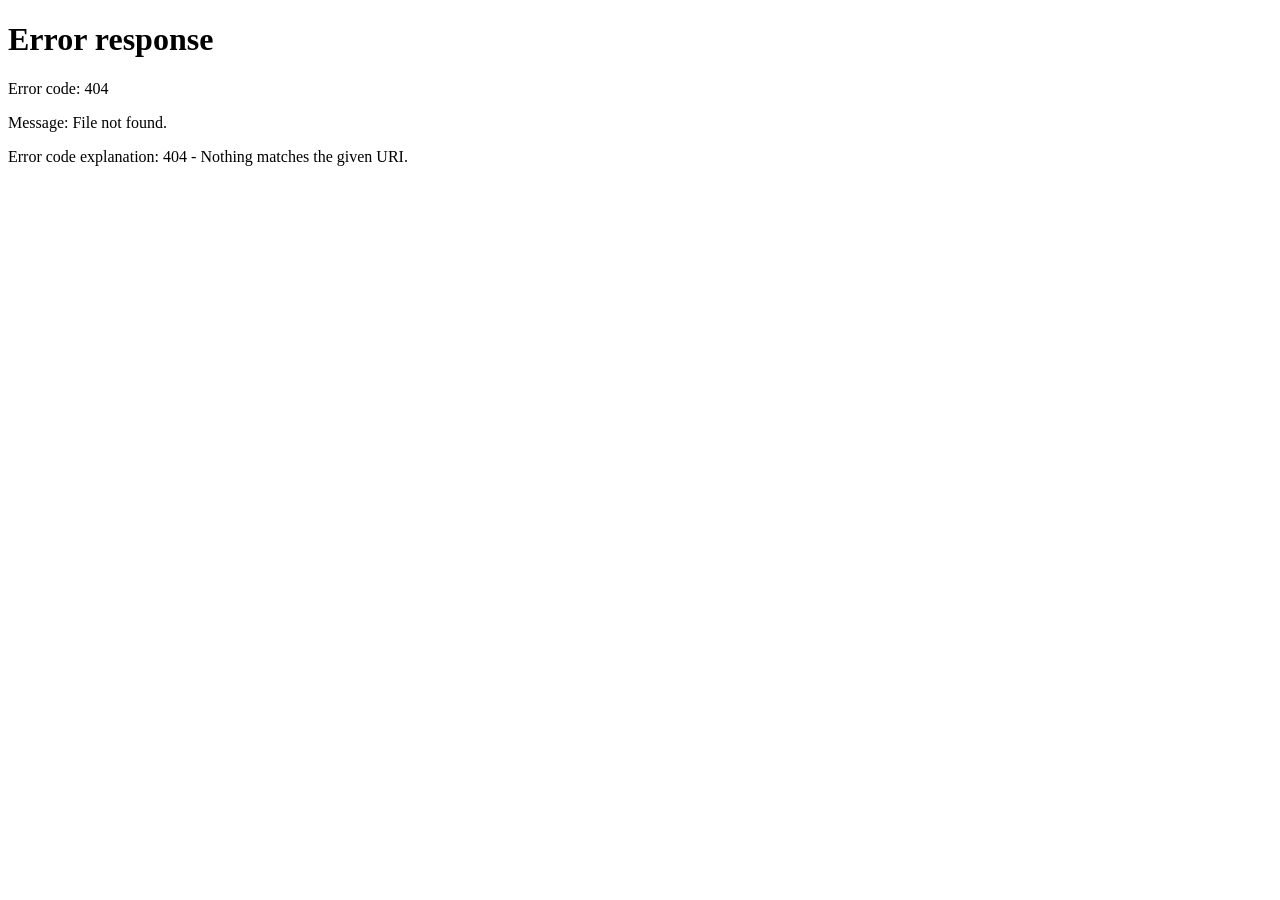
==== login/index.html @ 6d3e0038 "Keep clone self-contained: stub original API calls, cache-bust patched chunks" ====
<!DOCTYPE html><!--7s9mUIiERMC29GiCe6VZT--><html lang="en" class="__variable_e9b148 __variable_408a5f"><head><meta charSet="utf-8"/><meta name="viewport" content="width=device-width, initial-scale=1"/><link rel="preload" href="../_next/static/media/5643d86c43b952f5-s.p.woff2" as="font" crossorigin="" type="font/woff2"/><link rel="preload" href="../_next/static/media/cd87a8f174d93ac6-s.p.woff2" as="font" crossorigin="" type="font/woff2"/><link rel="preload" as="image" href="../mascot/pup-head.webp"/><link rel="preload" as="image" href="../mascot/pup-glove.webp"/><link rel="stylesheet" href="../_next/static/css/d84547b8e7f5cf28.css" data-precedence="next"/><link rel="preload" as="script" fetchPriority="low" href="../_next/static/chunks/webpack-3c6641b5c29a46f2.js"/><script src="../_next/static/chunks/4bd1b696-c023c6e3521b1417.js" async=""></script><script src="../_next/static/chunks/255-27bd810b2b0e7027.js" async=""></script><script src="../_next/static/chunks/main-app-2ecc3bf42ae2d122.js" async=""></script><script src="../_next/static/chunks/210-b87b4162a7fa3243.js" async=""></script><script src="../_next/static/chunks/720-2128387cf983b18a.js" async=""></script><script src="../_next/static/chunks/app/layout-05d6f5af019afc07.js?v=2" async=""></script><script src="../_next/static/chunks/app/login/page-130d00e168b47a44.js?v=2" async=""></script><meta name="next-size-adjust" content=""/><title>Bullpup | Your contractor backup bench</title><meta name="description" content="A ranked backup bench of contractors for every rental property and amenity."/><link rel="icon" href="../mascot/pup-head.webp"/><script src="../_next/static/chunks/polyfills-42372ed130431b0a.js" noModule=""></script></head><body><div hidden=""><!--$--><!--/$--></div><div class="min-h-screen grid lg:grid-cols-2"><section class="hidden lg:flex flex-col justify-between p-12 border-r-[1.5px] border-line"><a href="../" class="flex items-center gap-3" data-testid="login-home-link"><img src="../mascot/pup-head.webp" alt="Bullpup puppy" class="h-12 w-12 rounded-xl border-[1.5px] border-line"/><span class="font-head text-3xl">Bullpup</span></a><div class="animate-rise"><img src="../mascot/pup-glove.webp" alt="Bullpup puppy holding a glove" class="w-72 rounded-card border-[1.5px] border-line"/><h1 class="mt-8 text-5xl lg:text-6xl text-espresso max-w-lg">Always a backup in the bullpen.</h1><p class="mt-4 text-lg text-cocoa max-w-md">A ranked bench of contractors for every property, so a no-show never ruins a check-in.</p></div><p class="text-sm text-cocoa">For hosts with 1 to 5 rentals.</p></section><section class="flex items-center justify-center p-5 sm:p-10"><div class="w-full max-w-md"><div class="lg:hidden flex items-center gap-3 mb-8"><img src="../mascot/pup-head.webp" alt="Bullpup puppy" class="h-12 w-12 rounded-xl border-[1.5px] border-line"/><span class="font-head text-3xl">Bullpup</span></div><form class="card p-6 sm:p-8 animate-rise" data-testid="auth-form"><h2 class="text-3xl text-espresso">Welcome back</h2><p class="mt-1 text-cocoa">Log in to see your properties.</p><div class="mt-6 flex flex-col gap-4"><label class="flex flex-col gap-1.5 text-sm font-semibold">Email<input class="field" type="email" required="" autoComplete="email" data-testid="login-email-input" value=""/></label><label class="flex flex-col gap-1.5 text-sm font-semibold">Password<input class="field" type="password" required="" autoComplete="current-password" data-testid="login-password-input" value=""/></label><button class="btn btn-primary w-full mt-2" data-testid="login-submit-button">Log in</button></div><button type="button" class="btn-link mt-4" data-testid="auth-toggle-mode-button">New here? Create an account</button></form></div></section></div><!--$--><!--/$--><section aria-label="Notifications alt+T" tabindex="-1" aria-live="polite" aria-relevant="additions text" aria-atomic="false"></section><script src="../_next/static/chunks/webpack-3c6641b5c29a46f2.js" id="_R_" async=""></script><script>(self.__next_f=self.__next_f||[]).push([0])</script><script>self.__next_f.push([1,"1:\"$Sreact.fragment\"\n2:I[2942,[\"210\",\"static/chunks/210-b87b4162a7fa3243.js\",\"720\",\"static/chunks/720-2128387cf983b18a.js\",\"177\",\"static/chunks/app/layout-05d6f5af019afc07.js\"],\"Providers\"]\n3:I[9766,[],\"\"]\n4:I[8924,[],\"\"]\n5:I[1402,[\"210\",\"static/chunks/210-b87b4162a7fa3243.js\",\"720\",\"static/chunks/720-2128387cf983b18a.js\",\"177\",\"static/chunks/app/layout-05d6f5af019afc07.js\"],\"\"]\n6:I[1959,[],\"ClientPageRoot\"]\n7:I[9107,[\"210\",\"static/chunks/210-b87b4162a7fa3243.js\",\"520\",\"static/chunks/app/login/page-130d00e168b47a44.js\"],\"default\"]\na:I[4431,[],\"OutletBoundary\"]\nc:I[5278,[],\"AsyncMetadataOutlet\"]\ne:I[4431,[],\"ViewportBoundary\"]\n10:I[4431,[],\"MetadataBoundary\"]\n11:\"$Sreact.suspense\"\n13:I[7150,[],\"\"]\n:HL[\"../_next/static/media/5643d86c43b952f5-s.p.woff2\",\"font\",{\"crossOrigin\":\"\",\"type\":\"font/woff2\"}]\n:HL[\"../_next/static/media/cd87a8f174d93ac6-s.p.woff2\",\"font\",{\"crossOrigin\":\"\",\"type\":\"font/woff2\"}]\n:HL[\"../_next/static/css/d84547b8e7f5cf28.css\",\"style\"]\n"])</script><script>self.__next_f.push([1,"0:{\"P\":null,\"b\":\"7s9mUIiERMC29GiCe6VZT\",\"p\":\"\",\"c\":[\"\",\"login\",\"\"],\"i\":false,\"f\":[[[\"\",{\"children\":[\"login\",{\"children\":[\"__PAGE__\",{}]}]},\"$undefined\",\"$undefined\",true],[\"\",[\"$\",\"$1\",\"c\",{\"children\":[[[\"$\",\"link\",\"0\",{\"rel\":\"stylesheet\",\"href\":\"../_next/static/css/d84547b8e7f5cf28.css\",\"precedence\":\"next\",\"crossOrigin\":\"$undefined\",\"nonce\":\"$undefined\"}]],[\"$\",\"html\",null,{\"lang\":\"en\",\"className\":\"__variable_e9b148 __variable_408a5f\",\"children\":[\"$\",\"body\",null,{\"children\":[[\"$\",\"$L2\",null,{\"children\":[\"$\",\"$L3\",null,{\"parallelRouterKey\":\"children\",\"error\":\"$undefined\",\"errorStyles\":\"$undefined\",\"errorScripts\":\"$undefined\",\"template\":[\"$\",\"$L4\",null,{}],\"templateStyles\":\"$undefined\",\"templateScripts\":\"$undefined\",\"notFound\":[[[\"$\",\"title\",null,{\"children\":\"404: This page could not be found.\"}],[\"$\",\"div\",null,{\"style\":{\"fontFamily\":\"system-ui,\\\"Segoe UI\\\",Roboto,Helvetica,Arial,sans-serif,\\\"Apple Color Emoji\\\",\\\"Segoe UI Emoji\\\"\",\"height\":\"100vh\",\"textAlign\":\"center\",\"display\":\"flex\",\"flexDirection\":\"column\",\"alignItems\":\"center\",\"justifyContent\":\"center\"},\"children\":[\"$\",\"div\",null,{\"children\":[[\"$\",\"style\",null,{\"dangerouslySetInnerHTML\":{\"__html\":\"body{color:#000;background:#fff;margin:0}.next-error-h1{border-right:1px solid rgba(0,0,0,.3)}@media (prefers-color-scheme:dark){body{color:#fff;background:#000}.next-error-h1{border-right:1px solid rgba(255,255,255,.3)}}\"}}],[\"$\",\"h1\",null,{\"className\":\"next-error-h1\",\"style\":{\"display\":\"inline-block\",\"margin\":\"0 20px 0 0\",\"padding\":\"0 23px 0 0\",\"fontSize\":24,\"fontWeight\":500,\"verticalAlign\":\"top\",\"lineHeight\":\"49px\"},\"children\":404}],[\"$\",\"div\",null,{\"style\":{\"display\":\"inline-block\"},\"children\":[\"$\",\"h2\",null,{\"style\":{\"fontSize\":14,\"fontWeight\":400,\"lineHeight\":\"49px\",\"margin\":0},\"children\":\"This page could not be found.\"}]}]]}]}]],[]],\"forbidden\":\"$undefined\",\"unauthorized\":\"$undefined\"}]}],[\"$\",\"$L5\",null,{\"src\":\"https://assets.emergent.sh/scripts/emergent-main.js\",\"strategy\":\"afterInteractive\"}]]}]}]]}],{\"children\":[\"login\",[\"$\",\"$1\",\"c\",{\"children\":[null,[\"$\",\"$L3\",null,{\"parallelRouterKey\":\"children\",\"error\":\"$undefined\",\"errorStyles\":\"$undefined\",\"errorScripts\":\"$undefined\",\"template\":[\"$\",\"$L4\",null,{}],\"templateStyles\":\"$undefined\",\"templateScripts\":\"$undefined\",\"notFound\":\"$undefined\",\"forbidden\":\"$undefined\",\"unauthorized\":\"$undefined\"}]]}],{\"children\":[\"__PAGE__\",[\"$\",\"$1\",\"c\",{\"children\":[[\"$\",\"$L6\",null,{\"Component\":\"$7\",\"searchParams\":{},\"params\":{},\"promises\":[\"$@8\",\"$@9\"]}],null,[\"$\",\"$La\",null,{\"children\":[\"$Lb\",[\"$\",\"$Lc\",null,{\"promise\":\"$@d\"}]]}]]}],{},null,false]},null,false]},null,false],[\"$\",\"$1\",\"h\",{\"children\":[null,[[\"$\",\"$Le\",null,{\"children\":\"$Lf\"}],[\"$\",\"meta\",null,{\"name\":\"next-size-adjust\",\"content\":\"\"}]],[\"$\",\"$L10\",null,{\"children\":[\"$\",\"div\",null,{\"hidden\":true,\"children\":[\"$\",\"$11\",null,{\"fallback\":null,\"children\":\"$L12\"}]}]}]]}],false]],\"m\":\"$undefined\",\"G\":[\"$13\",[]],\"s\":false,\"S\":true}\n"])</script><script>self.__next_f.push([1,"8:{}\n9:\"$0:f:0:1:2:children:2:children:1:props:children:0:props:params\"\n"])</script><script>self.__next_f.push([1,"f:[[\"$\",\"meta\",\"0\",{\"charSet\":\"utf-8\"}],[\"$\",\"meta\",\"1\",{\"name\":\"viewport\",\"content\":\"width=device-width, initial-scale=1\"}]]\nb:null\n"])</script><script>self.__next_f.push([1,"14:I[622,[],\"IconMark\"]\nd:{\"metadata\":[[\"$\",\"title\",\"0\",{\"children\":\"Bullpup | Your contractor backup bench\"}],[\"$\",\"meta\",\"1\",{\"name\":\"description\",\"content\":\"A ranked backup bench of contractors for every rental property and amenity.\"}],[\"$\",\"link\",\"2\",{\"rel\":\"icon\",\"href\":\"../mascot/pup-head.webp\"}],[\"$\",\"$L14\",\"3\",{}]],\"error\":null,\"digest\":\"$undefined\"}\n"])</script><script>self.__next_f.push([1,"12:\"$d:metadata\"\n"])</script>
</body></html>
---- _next/static/css/d84547b8e7f5cf28.css ----
@font-face{font-family:Bricolage Grotesque;font-style:normal;font-weight:800;font-stretch:100%;font-display:swap;src:url(../media/f9b73ee62f4ac3b6-s.woff2) format("woff2");unicode-range:u+0102-0103,u+0110-0111,u+0128-0129,u+0168-0169,u+01a0-01a1,u+01af-01b0,u+0300-0301,u+0303-0304,u+0308-0309,u+0323,u+0329,u+1ea0-1ef9,u+20ab}@font-face{font-family:Bricolage Grotesque;font-style:normal;font-weight:800;font-stretch:100%;font-display:swap;src:url(../media/04f489a66292d07b-s.woff2) format("woff2");unicode-range:u+0100-02ba,u+02bd-02c5,u+02c7-02cc,u+02ce-02d7,u+02dd-02ff,u+0304,u+0308,u+0329,u+1d00-1dbf,u+1e00-1e9f,u+1ef2-1eff,u+2020,u+20a0-20ab,u+20ad-20c4,u+2113,u+2c60-2c7f,u+a720-a7ff}@font-face{font-family:Bricolage Grotesque;font-style:normal;font-weight:800;font-stretch:100%;font-display:swap;src:url(../media/5643d86c43b952f5-s.p.woff2) format("woff2");unicode-range:u+00??,u+0131,u+0152-0153,u+02bb-02bc,u+02c6,u+02da,u+02dc,u+0304,u+0308,u+0329,u+2000-206f,u+20ac,u+2122,u+2191,u+2193,u+2212,u+2215,u+feff,u+fffd}@font-face{font-family:Bricolage Grotesque Fallback;src:local("Arial");ascent-override:88.21%;descent-override:25.61%;line-gap-override:0.00%;size-adjust:105.43%}.__className_e9b148{font-family:Bricolage Grotesque,Bricolage Grotesque Fallback;font-weight:800;font-style:normal}.__variable_e9b148{--font-head:"Bricolage Grotesque","Bricolage Grotesque Fallback"}@font-face{font-family:Onest;font-style:normal;font-weight:400;font-display:swap;src:url(../media/be4f912c06e1e110-s.woff2) format("woff2");unicode-range:u+0460-052f,u+1c80-1c8a,u+20b4,u+2de0-2dff,u+a640-a69f,u+fe2e-fe2f}@font-face{font-family:Onest;font-style:normal;font-weight:400;font-display:swap;src:url(../media/6961d055d00ff7ec-s.woff2) format("woff2");unicode-range:u+0301,u+0400-045f,u+0490-0491,u+04b0-04b1,u+2116}@font-face{font-family:Onest;font-style:normal;font-weight:400;font-display:swap;src:url(../media/1dd116e7162c5f47-s.woff2) format("woff2");unicode-range:u+0302-0303,u+0305,u+0307-0308,u+0310,u+0312,u+0315,u+031a,u+0326-0327,u+032c,u+032f-0330,u+0332-0333,u+0338,u+033a,u+0346,u+034d,u+0391-03a1,u+03a3-03a9,u+03b1-03c9,u+03d1,u+03d5-03d6,u+03f0-03f1,u+03f4-03f5,u+2016-2017,u+2034-2038,u+203c,u+2040,u+2043,u+2047,u+2050,u+2057,u+205f,u+2070-2071,u+2074-209f,u+20d0-20dc,u+20e1,u+20e5-20ef,u+2100-2112,u+2114-2115,u+2117-2121,u+2123-214f,u+2190,u+2192,u+2194-21ae,u+21b0-21e5,u+21f1-21f2,u+21f4-2211,u+2213-2214,u+2216-22ff,u+2308-230b,u+2310,u+2319,u+231c-2321,u+2336-237a,u+237c,u+2395,u+239b-23b7,u+23d0,u+23dc-23e1,u+2474-2475,u+25af,u+25b3,u+25b7,u+25bd,u+25c1,u+25ca,u+25cc,u+25fb,u+266d-266f,u+27c0-27ff,u+2900-2aff,u+2b0e-2b11,u+2b30-2b4c,u+2bfe,u+3030,u+ff5b,u+ff5d,u+1d400-1d7ff,u+1ee??}@font-face{font-family:Onest;font-style:normal;font-weight:400;font-display:swap;src:url(../media/25408a68d73c6c69-s.woff2) format("woff2");unicode-range:u+0001-000c,u+000e-001f,u+007f-009f,u+20dd-20e0,u+20e2-20e4,u+2150-218f,u+2190,u+2192,u+2194-2199,u+21af,u+21e6-21f0,u+21f3,u+2218-2219,u+2299,u+22c4-22c6,u+2300-243f,u+2440-244a,u+2460-24ff,u+25a0-27bf,u+28??,u+2921-2922,u+2981,u+29bf,u+29eb,u+2b??,u+4dc0-4dff,u+fff9-fffb,u+10140-1018e,u+10190-1019c,u+101a0,u+101d0-101fd,u+102e0-102fb,u+10e60-10e7e,u+1d2c0-1d2d3,u+1d2e0-1d37f,u+1f0??,u+1f100-1f1ae,u+1f1e6-1f1ff,u+1f30d-1f30f,u+1f315,u+1f31c,u+1f31e,u+1f320-1f32c,u+1f336,u+1f378,u+1f37d,u+1f382,u+1f393-1f39f,u+1f3a7-1f3a8,u+1f3ac-1f3af,u+1f3c2,u+1f3c4-1f3c6,u+1f3ca-1f3ce,u+1f3d4-1f3e0,u+1f3ed,u+1f3f1-1f3f3,u+1f3f5-1f3f7,u+1f408,u+1f415,u+1f41f,u+1f426,u+1f43f,u+1f441-1f442,u+1f444,u+1f446-1f449,u+1f44c-1f44e,u+1f453,u+1f46a,u+1f47d,u+1f4a3,u+1f4b0,u+1f4b3,u+1f4b9,u+1f4bb,u+1f4bf,u+1f4c8-1f4cb,u+1f4d6,u+1f4da,u+1f4df,u+1f4e3-1f4e6,u+1f4ea-1f4ed,u+1f4f7,u+1f4f9-1f4fb,u+1f4fd-1f4fe,u+1f503,u+1f507-1f50b,u+1f50d,u+1f512-1f513,u+1f53e-1f54a,u+1f54f-1f5fa,u+1f610,u+1f650-1f67f,u+1f687,u+1f68d,u+1f691,u+1f694,u+1f698,u+1f6ad,u+1f6b2,u+1f6b9-1f6ba,u+1f6bc,u+1f6c6-1f6cf,u+1f6d3-1f6d7,u+1f6e0-1f6ea,u+1f6f0-1f6f3,u+1f6f7-1f6fc,u+1f700-1f80b,u+1f810-1f847,u+1f850-1f859,u+1f860-1f887,u+1f890-1f8ad,u+1f8b0-1f8bb,u+1f8c0-1f8c1,u+1f8d0-1f8d8,u+1f900-1f90b,u+1f93b,u+1f946,u+1f984,u+1f996,u+1f9e9,u+1fa00-1fa6f,u+1fa70-1fa7c,u+1fa80-1fac6,u+1fac8,u+1facc-1fadd,u+1fadf-1faeb,u+1faef-1fafa,u+1fb??}@font-face{font-family:Onest;font-style:normal;font-weight:400;font-display:swap;src:url(../media/a2a4a14ada96f862-s.woff2) format("woff2");unicode-range:u+0102-0103,u+0110-0111,u+0128-0129,u+0168-0169,u+01a0-01a1,u+01af-01b0,u+0300-0301,u+0303-0304,u+0308-0309,u+0323,u+0329,u+1ea0-1ef9,u+20ab}@font-face{font-family:Onest;font-style:normal;font-weight:400;font-display:swap;src:url(../media/c1b02c1a57568c67-s.woff2) format("woff2");unicode-range:u+0100-02ba,u+02bd-02c5,u+02c7-02cc,u+02ce-02d7,u+02dd-02ff,u+0304,u+0308,u+0329,u+1d00-1dbf,u+1e00-1e9f,u+1ef2-1eff,u+2020,u+20a0-20ab,u+20ad-20c4,u+2113,u+2c60-2c7f,u+a720-a7ff}@font-face{font-family:Onest;font-style:normal;font-weight:400;font-display:swap;src:url(../media/cd87a8f174d93ac6-s.p.woff2) format("woff2");unicode-range:u+00??,u+0131,u+0152-0153,u+02bb-02bc,u+02c6,u+02da,u+02dc,u+0304,u+0308,u+0329,u+2000-206f,u+20ac,u+2122,u+2191,u+2193,u+2212,u+2215,u+feff,u+fffd}@font-face{font-family:Onest;font-style:normal;font-weight:500;font-display:swap;src:url(../media/be4f912c06e1e110-s.woff2) format("woff2");unicode-range:u+0460-052f,u+1c80-1c8a,u+20b4,u+2de0-2dff,u+a640-a69f,u+fe2e-fe2f}@font-face{font-family:Onest;font-style:normal;font-weight:500;font-display:swap;src:url(../media/6961d055d00ff7ec-s.woff2) format("woff2");unicode-range:u+0301,u+0400-045f,u+0490-0491,u+04b0-04b1,u+2116}@font-face{font-family:Onest;font-style:normal;font-weight:500;font-display:swap;src:url(../media/1dd116e7162c5f47-s.woff2) format("woff2");unicode-range:u+0302-0303,u+0305,u+0307-0308,u+0310,u+0312,u+0315,u+031a,u+0326-0327,u+032c,u+032f-0330,u+0332-0333,u+0338,u+033a,u+0346,u+034d,u+0391-03a1,u+03a3-03a9,u+03b1-03c9,u+03d1,u+03d5-03d6,u+03f0-03f1,u+03f4-03f5,u+2016-2017,u+2034-2038,u+203c,u+2040,u+2043,u+2047,u+2050,u+2057,u+205f,u+2070-2071,u+2074-209f,u+20d0-20dc,u+20e1,u+20e5-20ef,u+2100-2112,u+2114-2115,u+2117-2121,u+2123-214f,u+2190,u+2192,u+2194-21ae,u+21b0-21e5,u+21f1-21f2,u+21f4-2211,u+2213-2214,u+2216-22ff,u+2308-230b,u+2310,u+2319,u+231c-2321,u+2336-237a,u+237c,u+2395,u+239b-23b7,u+23d0,u+23dc-23e1,u+2474-2475,u+25af,u+25b3,u+25b7,u+25bd,u+25c1,u+25ca,u+25cc,u+25fb,u+266d-266f,u+27c0-27ff,u+2900-2aff,u+2b0e-2b11,u+2b30-2b4c,u+2bfe,u+3030,u+ff5b,u+ff5d,u+1d400-1d7ff,u+1ee??}@font-face{font-family:Onest;font-style:normal;font-weight:500;font-display:swap;src:url(../media/25408a68d73c6c69-s.woff2) format("woff2");unicode-range:u+0001-000c,u+000e-001f,u+007f-009f,u+20dd-20e0,u+20e2-20e4,u+2150-218f,u+2190,u+2192,u+2194-2199,u+21af,u+21e6-21f0,u+21f3,u+2218-2219,u+2299,u+22c4-22c6,u+2300-243f,u+2440-244a,u+2460-24ff,u+25a0-27bf,u+28??,u+2921-2922,u+2981,u+29bf,u+29eb,u+2b??,u+4dc0-4dff,u+fff9-fffb,u+10140-1018e,u+10190-1019c,u+101a0,u+101d0-101fd,u+102e0-102fb,u+10e60-10e7e,u+1d2c0-1d2d3,u+1d2e0-1d37f,u+1f0??,u+1f100-1f1ae,u+1f1e6-1f1ff,u+1f30d-1f30f,u+1f315,u+1f31c,u+1f31e,u+1f320-1f32c,u+1f336,u+1f378,u+1f37d,u+1f382,u+1f393-1f39f,u+1f3a7-1f3a8,u+1f3ac-1f3af,u+1f3c2,u+1f3c4-1f3c6,u+1f3ca-1f3ce,u+1f3d4-1f3e0,u+1f3ed,u+1f3f1-1f3f3,u+1f3f5-1f3f7,u+1f408,u+1f415,u+1f41f,u+1f426,u+1f43f,u+1f441-1f442,u+1f444,u+1f446-1f449,u+1f44c-1f44e,u+1f453,u+1f46a,u+1f47d,u+1f4a3,u+1f4b0,u+1f4b3,u+1f4b9,u+1f4bb,u+1f4bf,u+1f4c8-1f4cb,u+1f4d6,u+1f4da,u+1f4df,u+1f4e3-1f4e6,u+1f4ea-1f4ed,u+1f4f7,u+1f4f9-1f4fb,u+1f4fd-1f4fe,u+1f503,u+1f507-1f50b,u+1f50d,u+1f512-1f513,u+1f53e-1f54a,u+1f54f-1f5fa,u+1f610,u+1f650-1f67f,u+1f687,u+1f68d,u+1f691,u+1f694,u+1f698,u+1f6ad,u+1f6b2,u+1f6b9-1f6ba,u+1f6bc,u+1f6c6-1f6cf,u+1f6d3-1f6d7,u+1f6e0-1f6ea,u+1f6f0-1f6f3,u+1f6f7-1f6fc,u+1f700-1f80b,u+1f810-1f847,u+1f850-1f859,u+1f860-1f887,u+1f890-1f8ad,u+1f8b0-1f8bb,u+1f8c0-1f8c1,u+1f8d0-1f8d8,u+1f900-1f90b,u+1f93b,u+1f946,u+1f984,u+1f996,u+1f9e9,u+1fa00-1fa6f,u+1fa70-1fa7c,u+1fa80-1fac6,u+1fac8,u+1facc-1fadd,u+1fadf-1faeb,u+1faef-1fafa,u+1fb??}@font-face{font-family:Onest;font-style:normal;font-weight:500;font-display:swap;src:url(../media/a2a4a14ada96f862-s.woff2) format("woff2");unicode-range:u+0102-0103,u+0110-0111,u+0128-0129,u+0168-0169,u+01a0-01a1,u+01af-01b0,u+0300-0301,u+0303-0304,u+0308-0309,u+0323,u+0329,u+1ea0-1ef9,u+20ab}@font-face{font-family:Onest;font-style:normal;font-weight:500;font-display:swap;src:url(../media/c1b02c1a57568c67-s.woff2) format("woff2");unicode-range:u+0100-02ba,u+02bd-02c5,u+02c7-02cc,u+02ce-02d7,u+02dd-02ff,u+0304,u+0308,u+0329,u+1d00-1dbf,u+1e00-1e9f,u+1ef2-1eff,u+2020,u+20a0-20ab,u+20ad-20c4,u+2113,u+2c60-2c7f,u+a720-a7ff}@font-face{font-family:Onest;font-style:normal;font-weight:500;font-display:swap;src:url(../media/cd87a8f174d93ac6-s.p.woff2) format("woff2");unicode-range:u+00??,u+0131,u+0152-0153,u+02bb-02bc,u+02c6,u+02da,u+02dc,u+0304,u+0308,u+0329,u+2000-206f,u+20ac,u+2122,u+2191,u+2193,u+2212,u+2215,u+feff,u+fffd}@font-face{font-family:Onest;font-style:normal;font-weight:600;font-display:swap;src:url(../media/be4f912c06e1e110-s.woff2) format("woff2");unicode-range:u+0460-052f,u+1c80-1c8a,u+20b4,u+2de0-2dff,u+a640-a69f,u+fe2e-fe2f}@font-face{font-family:Onest;font-style:normal;font-weight:600;font-display:swap;src:url(../media/6961d055d00ff7ec-s.woff2) format("woff2");unicode-range:u+0301,u+0400-045f,u+0490-0491,u+04b0-04b1,u+2116}@font-face{font-family:Onest;font-style:normal;font-weight:600;font-display:swap;src:url(../media/1dd116e7162c5f47-s.woff2) format("woff2");unicode-range:u+0302-0303,u+0305,u+0307-0308,u+0310,u+0312,u+0315,u+031a,u+0326-0327,u+032c,u+032f-0330,u+0332-0333,u+0338,u+033a,u+0346,u+034d,u+0391-03a1,u+03a3-03a9,u+03b1-03c9,u+03d1,u+03d5-03d6,u+03f0-03f1,u+03f4-03f5,u+2016-2017,u+2034-2038,u+203c,u+2040,u+2043,u+2047,u+2050,u+2057,u+205f,u+2070-2071,u+2074-209f,u+20d0-20dc,u+20e1,u+20e5-20ef,u+2100-2112,u+2114-2115,u+2117-2121,u+2123-214f,u+2190,u+2192,u+2194-21ae,u+21b0-21e5,u+21f1-21f2,u+21f4-2211,u+2213-2214,u+2216-22ff,u+2308-230b,u+2310,u+2319,u+231c-2321,u+2336-237a,u+237c,u+2395,u+239b-23b7,u+23d0,u+23dc-23e1,u+2474-2475,u+25af,u+25b3,u+25b7,u+25bd,u+25c1,u+25ca,u+25cc,u+25fb,u+266d-266f,u+27c0-27ff,u+2900-2aff,u+2b0e-2b11,u+2b30-2b4c,u+2bfe,u+3030,u+ff5b,u+ff5d,u+1d400-1d7ff,u+1ee??}@font-face{font-family:Onest;font-style:normal;font-weight:600;font-display:swap;src:url(../media/25408a68d73c6c69-s.woff2) format("woff2");unicode-range:u+0001-000c,u+000e-001f,u+007f-009f,u+20dd-20e0,u+20e2-20e4,u+2150-218f,u+2190,u+2192,u+2194-2199,u+21af,u+21e6-21f0,u+21f3,u+2218-2219,u+2299,u+22c4-22c6,u+2300-243f,u+2440-244a,u+2460-24ff,u+25a0-27bf,u+28??,u+2921-2922,u+2981,u+29bf,u+29eb,u+2b??,u+4dc0-4dff,u+fff9-fffb,u+10140-1018e,u+10190-1019c,u+101a0,u+101d0-101fd,u+102e0-102fb,u+10e60-10e7e,u+1d2c0-1d2d3,u+1d2e0-1d37f,u+1f0??,u+1f100-1f1ae,u+1f1e6-1f1ff,u+1f30d-1f30f,u+1f315,u+1f31c,u+1f31e,u+1f320-1f32c,u+1f336,u+1f378,u+1f37d,u+1f382,u+1f393-1f39f,u+1f3a7-1f3a8,u+1f3ac-1f3af,u+1f3c2,u+1f3c4-1f3c6,u+1f3ca-1f3ce,u+1f3d4-1f3e0,u+1f3ed,u+1f3f1-1f3f3,u+1f3f5-1f3f7,u+1f408,u+1f415,u+1f41f,u+1f426,u+1f43f,u+1f441-1f442,u+1f444,u+1f446-1f449,u+1f44c-1f44e,u+1f453,u+1f46a,u+1f47d,u+1f4a3,u+1f4b0,u+1f4b3,u+1f4b9,u+1f4bb,u+1f4bf,u+1f4c8-1f4cb,u+1f4d6,u+1f4da,u+1f4df,u+1f4e3-1f4e6,u+1f4ea-1f4ed,u+1f4f7,u+1f4f9-1f4fb,u+1f4fd-1f4fe,u+1f503,u+1f507-1f50b,u+1f50d,u+1f512-1f513,u+1f53e-1f54a,u+1f54f-1f5fa,u+1f610,u+1f650-1f67f,u+1f687,u+1f68d,u+1f691,u+1f694,u+1f698,u+1f6ad,u+1f6b2,u+1f6b9-1f6ba,u+1f6bc,u+1f6c6-1f6cf,u+1f6d3-1f6d7,u+1f6e0-1f6ea,u+1f6f0-1f6f3,u+1f6f7-1f6fc,u+1f700-1f80b,u+1f810-1f847,u+1f850-1f859,u+1f860-1f887,u+1f890-1f8ad,u+1f8b0-1f8bb,u+1f8c0-1f8c1,u+1f8d0-1f8d8,u+1f900-1f90b,u+1f93b,u+1f946,u+1f984,u+1f996,u+1f9e9,u+1fa00-1fa6f,u+1fa70-1fa7c,u+1fa80-1fac6,u+1fac8,u+1facc-1fadd,u+1fadf-1faeb,u+1faef-1fafa,u+1fb??}@font-face{font-family:Onest;font-style:normal;font-weight:600;font-display:swap;src:url(../media/a2a4a14ada96f862-s.woff2) format("woff2");unicode-range:u+0102-0103,u+0110-0111,u+0128-0129,u+0168-0169,u+01a0-01a1,u+01af-01b0,u+0300-0301,u+0303-0304,u+0308-0309,u+0323,u+0329,u+1ea0-1ef9,u+20ab}@font-face{font-family:Onest;font-style:normal;font-weight:600;font-display:swap;src:url(../media/c1b02c1a57568c67-s.woff2) format("woff2");unicode-range:u+0100-02ba,u+02bd-02c5,u+02c7-02cc,u+02ce-02d7,u+02dd-02ff,u+0304,u+0308,u+0329,u+1d00-1dbf,u+1e00-1e9f,u+1ef2-1eff,u+2020,u+20a0-20ab,u+20ad-20c4,u+2113,u+2c60-2c7f,u+a720-a7ff}@font-face{font-family:Onest;font-style:normal;font-weight:600;font-display:swap;src:url(../media/cd87a8f174d93ac6-s.p.woff2) format("woff2");unicode-range:u+00??,u+0131,u+0152-0153,u+02bb-02bc,u+02c6,u+02da,u+02dc,u+0304,u+0308,u+0329,u+2000-206f,u+20ac,u+2122,u+2191,u+2193,u+2212,u+2215,u+feff,u+fffd}@font-face{font-family:Onest;font-style:normal;font-weight:700;font-display:swap;src:url(../media/be4f912c06e1e110-s.woff2) format("woff2");unicode-range:u+0460-052f,u+1c80-1c8a,u+20b4,u+2de0-2dff,u+a640-a69f,u+fe2e-fe2f}@font-face{font-family:Onest;font-style:normal;font-weight:700;font-display:swap;src:url(../media/6961d055d00ff7ec-s.woff2) format("woff2");unicode-range:u+0301,u+0400-045f,u+0490-0491,u+04b0-04b1,u+2116}@font-face{font-family:Onest;font-style:normal;font-weight:700;font-display:swap;src:url(../media/1dd116e7162c5f47-s.woff2) format("woff2");unicode-range:u+0302-0303,u+0305,u+0307-0308,u+0310,u+0312,u+0315,u+031a,u+0326-0327,u+032c,u+032f-0330,u+0332-0333,u+0338,u+033a,u+0346,u+034d,u+0391-03a1,u+03a3-03a9,u+03b1-03c9,u+03d1,u+03d5-03d6,u+03f0-03f1,u+03f4-03f5,u+2016-2017,u+2034-2038,u+203c,u+2040,u+2043,u+2047,u+2050,u+2057,u+205f,u+2070-2071,u+2074-209f,u+20d0-20dc,u+20e1,u+20e5-20ef,u+2100-2112,u+2114-2115,u+2117-2121,u+2123-214f,u+2190,u+2192,u+2194-21ae,u+21b0-21e5,u+21f1-21f2,u+21f4-2211,u+2213-2214,u+2216-22ff,u+2308-230b,u+2310,u+2319,u+231c-2321,u+2336-237a,u+237c,u+2395,u+239b-23b7,u+23d0,u+23dc-23e1,u+2474-2475,u+25af,u+25b3,u+25b7,u+25bd,u+25c1,u+25ca,u+25cc,u+25fb,u+266d-266f,u+27c0-27ff,u+2900-2aff,u+2b0e-2b11,u+2b30-2b4c,u+2bfe,u+3030,u+ff5b,u+ff5d,u+1d400-1d7ff,u+1ee??}@font-face{font-family:Onest;font-style:normal;font-weight:700;font-display:swap;src:url(../media/25408a68d73c6c69-s.woff2) format("woff2");unicode-range:u+0001-000c,u+000e-001f,u+007f-009f,u+20dd-20e0,u+20e2-20e4,u+2150-218f,u+2190,u+2192,u+2194-2199,u+21af,u+21e6-21f0,u+21f3,u+2218-2219,u+2299,u+22c4-22c6,u+2300-243f,u+2440-244a,u+2460-24ff,u+25a0-27bf,u+28??,u+2921-2922,u+2981,u+29bf,u+29eb,u+2b??,u+4dc0-4dff,u+fff9-fffb,u+10140-1018e,u+10190-1019c,u+101a0,u+101d0-101fd,u+102e0-102fb,u+10e60-10e7e,u+1d2c0-1d2d3,u+1d2e0-1d37f,u+1f0??,u+1f100-1f1ae,u+1f1e6-1f1ff,u+1f30d-1f30f,u+1f315,u+1f31c,u+1f31e,u+1f320-1f32c,u+1f336,u+1f378,u+1f37d,u+1f382,u+1f393-1f39f,u+1f3a7-1f3a8,u+1f3ac-1f3af,u+1f3c2,u+1f3c4-1f3c6,u+1f3ca-1f3ce,u+1f3d4-1f3e0,u+1f3ed,u+1f3f1-1f3f3,u+1f3f5-1f3f7,u+1f408,u+1f415,u+1f41f,u+1f426,u+1f43f,u+1f441-1f442,u+1f444,u+1f446-1f449,u+1f44c-1f44e,u+1f453,u+1f46a,u+1f47d,u+1f4a3,u+1f4b0,u+1f4b3,u+1f4b9,u+1f4bb,u+1f4bf,u+1f4c8-1f4cb,u+1f4d6,u+1f4da,u+1f4df,u+1f4e3-1f4e6,u+1f4ea-1f4ed,u+1f4f7,u+1f4f9-1f4fb,u+1f4fd-1f4fe,u+1f503,u+1f507-1f50b,u+1f50d,u+1f512-1f513,u+1f53e-1f54a,u+1f54f-1f5fa,u+1f610,u+1f650-1f67f,u+1f687,u+1f68d,u+1f691,u+1f694,u+1f698,u+1f6ad,u+1f6b2,u+1f6b9-1f6ba,u+1f6bc,u+1f6c6-1f6cf,u+1f6d3-1f6d7,u+1f6e0-1f6ea,u+1f6f0-1f6f3,u+1f6f7-1f6fc,u+1f700-1f80b,u+1f810-1f847,u+1f850-1f859,u+1f860-1f887,u+1f890-1f8ad,u+1f8b0-1f8bb,u+1f8c0-1f8c1,u+1f8d0-1f8d8,u+1f900-1f90b,u+1f93b,u+1f946,u+1f984,u+1f996,u+1f9e9,u+1fa00-1fa6f,u+1fa70-1fa7c,u+1fa80-1fac6,u+1fac8,u+1facc-1fadd,u+1fadf-1faeb,u+1faef-1fafa,u+1fb??}@font-face{font-family:Onest;font-style:normal;font-weight:700;font-display:swap;src:url(../media/a2a4a14ada96f862-s.woff2) format("woff2");unicode-range:u+0102-0103,u+0110-0111,u+0128-0129,u+0168-0169,u+01a0-01a1,u+01af-01b0,u+0300-0301,u+0303-0304,u+0308-0309,u+0323,u+0329,u+1ea0-1ef9,u+20ab}@font-face{font-family:Onest;font-style:normal;font-weight:700;font-display:swap;src:url(../media/c1b02c1a57568c67-s.woff2) format("woff2");unicode-range:u+0100-02ba,u+02bd-02c5,u+02c7-02cc,u+02ce-02d7,u+02dd-02ff,u+0304,u+0308,u+0329,u+1d00-1dbf,u+1e00-1e9f,u+1ef2-1eff,u+2020,u+20a0-20ab,u+20ad-20c4,u+2113,u+2c60-2c7f,u+a720-a7ff}@font-face{font-family:Onest;font-style:normal;font-weight:700;font-display:swap;src:url(../media/cd87a8f174d93ac6-s.p.woff2) format("woff2");unicode-range:u+00??,u+0131,u+0152-0153,u+02bb-02bc,u+02c6,u+02da,u+02dc,u+0304,u+0308,u+0329,u+2000-206f,u+20ac,u+2122,u+2191,u+2193,u+2212,u+2215,u+feff,u+fffd}@font-face{font-family:Onest Fallback;src:local("Arial");ascent-override:92.20%;descent-override:28.99%;line-gap-override:0.00%;size-adjust:105.20%}.__className_408a5f{font-family:Onest,Onest Fallback;font-style:normal}.__variable_408a5f{--font-body:"Onest","Onest Fallback"}*,::backdrop,:after,:before{--tw-border-spacing-x:0;--tw-border-spacing-y:0;--tw-translate-x:0;--tw-translate-y:0;--tw-rotate:0;--tw-skew-x:0;--tw-skew-y:0;--tw-scale-x:1;--tw-scale-y:1;--tw-pan-x: ;--tw-pan-y: ;--tw-pinch-zoom: ;--tw-scroll-snap-strictness:proximity;--tw-gradient-from-position: ;--tw-gradient-via-position: ;--tw-gradient-to-position: ;--tw-ordinal: ;--tw-slashed-zero: ;--tw-numeric-figure: ;--tw-numeric-spacing: ;--tw-numeric-fraction: ;--tw-ring-inset: ;--tw-ring-offset-width:0px;--tw-ring-offset-color:#fff;--tw-ring-color:rgb(59 130 246/0.5);--tw-ring-offset-shadow:0 0 #0000;--tw-ring-shadow:0 0 #0000;--tw-shadow:0 0 #0000;--tw-shadow-colored:0 0 #0000;--tw-blur: ;--tw-brightness: ;--tw-contrast: ;--tw-grayscale: ;--tw-hue-rotate: ;--tw-invert: ;--tw-saturate: ;--tw-sepia: ;--tw-drop-shadow: ;--tw-backdrop-blur: ;--tw-backdrop-brightness: ;--tw-backdrop-contrast: ;--tw-backdrop-grayscale: ;--tw-backdrop-hue-rotate: ;--tw-backdrop-invert: ;--tw-backdrop-opacity: ;--tw-backdrop-saturate: ;--tw-backdrop-sepia: ;--tw-contain-size: ;--tw-contain-layout: ;--tw-contain-paint: ;--tw-contain-style: }/*
! tailwindcss v3.4.17 | MIT License | https://tailwindcss.com
*/*,:after,:before{box-sizing:border-box;border:0 solid #e5e7eb}:after,:before{--tw-content:""}:host,html{line-height:1.5;-webkit-text-size-adjust:100%;tab-size:4;font-family:ui-sans-serif,system-ui,sans-serif,Apple Color Emoji,Segoe UI Emoji,Segoe UI Symbol,Noto Color Emoji;font-feature-settings:normal;font-variation-settings:normal;-webkit-tap-highlight-color:transparent}body{margin:0;line-height:inherit}hr{height:0;color:inherit;border-top-width:1px}abbr:where([title]){-webkit-text-decoration:underline dotted;text-decoration:underline dotted}h1,h2,h3,h4,h5,h6{font-size:inherit;font-weight:inherit}a{color:inherit;text-decoration:inherit}b,strong{font-weight:bolder}code,kbd,pre,samp{font-family:ui-monospace,SFMono-Regular,Menlo,Monaco,Consolas,Liberation Mono,Courier New,monospace;font-feature-settings:normal;font-variation-settings:normal;font-size:1em}small{font-size:80%}sub,sup{font-size:75%;line-height:0;position:relative;vertical-align:initial}sub{bottom:-.25em}sup{top:-.5em}table{text-indent:0;border-color:inherit;border-collapse:collapse}button,input,optgroup,select,textarea{font-family:inherit;font-feature-settings:inherit;font-variation-settings:inherit;font-size:100%;font-weight:inherit;line-height:inherit;letter-spacing:inherit;color:inherit;margin:0;padding:0}button,select{text-transform:none}button,input:where([type=button]),input:where([type=reset]),input:where([type=submit]){-webkit-appearance:button;background-color:initial;background-image:none}:-moz-focusring{outline:auto}:-moz-ui-invalid{box-shadow:none}progress{vertical-align:initial}::-webkit-inner-spin-button,::-webkit-outer-spin-button{height:auto}[type=search]{-webkit-appearance:textfield;outline-offset:-2px}::-webkit-search-decoration{-webkit-appearance:none}::-webkit-file-upload-button{-webkit-appearance:button;font:inherit}summary{display:list-item}blockquote,dd,dl,figure,h1,h2,h3,h4,h5,h6,hr,p,pre{margin:0}fieldset{margin:0}fieldset,legend{padding:0}menu,ol,ul{list-style:none;margin:0;padding:0}dialog{padding:0}textarea{resize:vertical}input::placeholder,textarea::placeholder{opacity:1;color:#9ca3af}[role=button],button{cursor:pointer}:disabled{cursor:default}audio,canvas,embed,iframe,img,object,svg,video{display:block;vertical-align:middle}img,video{max-width:100%;height:auto}[hidden]:where(:not([hidden=until-found])){display:none}.card{border-radius:20px;--tw-bg-opacity:1;background-color:rgb(255 255 255/var(--tw-bg-opacity,1));border:1.5px solid var(--line)}.btn{display:inline-flex;min-height:44px;-webkit-user-select:none;user-select:none;align-items:center;justify-content:center;gap:.5rem;border-radius:16px;padding-left:1.25rem;padding-right:1.25rem;font-weight:600;transition:transform 80ms ease,box-shadow 80ms ease,background-color .15s ease}.btn:disabled{cursor:not-allowed;opacity:.6}.btn-primary{background:var(--cap);color:#fff;box-shadow:0 4px 0 0 var(--cap-lip);margin-bottom:4px}.btn-primary:hover:not(:disabled){background:#874630}.btn-primary:active:not(:disabled){transform:translateY(4px);box-shadow:0 0 0 0 var(--cap-lip)}.btn-secondary{background:#fff;color:var(--cap);border:1.5px solid var(--line);box-shadow:0 4px 0 0 var(--line);margin-bottom:4px}.btn-secondary:hover:not(:disabled){background:#fffaf3}.btn-secondary:active:not(:disabled){transform:translateY(4px);box-shadow:0 0 0 0 var(--line)}.btn-link{display:inline-flex;min-height:44px;align-items:center;gap:.25rem;font-weight:600;text-underline-offset:4px}.btn-link:hover{text-decoration-line:underline}.btn-link{color:var(--cap)}.field{min-height:44px;width:100%;border-radius:8px;--tw-bg-opacity:1;background-color:rgb(255 255 255/var(--tw-bg-opacity,1));padding-left:.75rem;padding-right:.75rem;font-size:1rem;line-height:1.5rem;outline:2px solid transparent;outline-offset:2px;border:1.5px solid var(--line);color:var(--espresso);transition:border-color .15s ease}.field:focus{border-color:var(--cap)}.badge{display:inline-flex;align-items:center;gap:.25rem;white-space:nowrap;border-radius:9999px;padding:.125rem .625rem;font-size:.75rem;line-height:1rem;font-weight:600}.badge-warn{background:#fbe3da;color:#8a3418}.badge-ready{background:#e5ebd8;color:#3b4e22}.badge-neutral{background:#f4ebdf;color:var(--cocoa)}.chip{display:inline-flex;align-items:center;border-radius:8px;padding:.25rem .625rem;font-size:.875rem;line-height:1.25rem;font-weight:500;border:1.5px solid var(--line)}.sr-only{position:absolute;width:1px;height:1px;padding:0;margin:-1px;overflow:hidden;clip:rect(0,0,0,0);white-space:nowrap;border-width:0}.pointer-events-none{pointer-events:none}.pointer-events-auto{pointer-events:auto}.visible{visibility:visible}.invisible{visibility:hidden}.fixed{position:fixed}.absolute{position:absolute}.relative{position:relative}.sticky{position:sticky}.inset-0{inset:0}.inset-x-0{left:0;right:0}.inset-x-6{left:1.5rem;right:1.5rem}.inset-y-0{top:0;bottom:0}.-bottom-12{bottom:-3rem}.-left-12{left:-3rem}.-right-12{right:-3rem}.-top-12{top:-3rem}.-top-2{top:-.5rem}.bottom-0{bottom:0}.bottom-10{bottom:2.5rem}.bottom-16{bottom:4rem}.bottom-6{bottom:1.5rem}.left-0{left:0}.left-1{left:.25rem}.left-1\/2{left:50%}.left-2{left:.5rem}.left-\[50\%\]{left:50%}.right-0{right:0}.right-1{right:.25rem}.right-2{right:.5rem}.right-3{right:.75rem}.right-4{right:1rem}.top-0{top:0}.top-1{top:.25rem}.top-1\/2{top:50%}.top-16{top:4rem}.top-3{top:.75rem}.top-4{top:1rem}.top-6{top:1.5rem}.top-\[1px\]{top:1px}.top-\[50\%\]{top:50%}.top-\[60\%\]{top:60%}.top-full{top:100%}.z-10{z-index:10}.z-40{z-index:40}.z-50{z-index:50}.z-\[100\]{z-index:100}.z-\[1\]{z-index:1}.-mx-1{margin-left:-.25rem;margin-right:-.25rem}.mx-auto{margin-left:auto;margin-right:auto}.my-1{margin-top:.25rem;margin-bottom:.25rem}.my-4{margin-top:1rem;margin-bottom:1rem}.-ml-4{margin-left:-1rem}.-mt-2{margin-top:-.5rem}.-mt-4{margin-top:-1rem}.mb-1{margin-bottom:.25rem}.mb-1\.5{margin-bottom:.375rem}.mb-6{margin-bottom:1.5rem}.mb-8{margin-bottom:2rem}.ml-1{margin-left:.25rem}.ml-4{margin-left:1rem}.ml-6{margin-left:1.5rem}.ml-auto{margin-left:auto}.mr-2{margin-right:.5rem}.mt-0\.5{margin-top:.125rem}.mt-1{margin-top:.25rem}.mt-1\.5{margin-top:.375rem}.mt-10{margin-top:2.5rem}.mt-2{margin-top:.5rem}.mt-24{margin-top:6rem}.mt-3{margin-top:.75rem}.mt-4{margin-top:1rem}.mt-5{margin-top:1.25rem}.mt-6{margin-top:1.5rem}.mt-8{margin-top:2rem}.mt-auto{margin-top:auto}.block{display:block}.inline-block{display:inline-block}.flex{display:flex}.inline-flex{display:inline-flex}.table{display:table}.grid{display:grid}.hidden{display:none}.aspect-square{aspect-ratio:1/1}.h-1\.5{height:.375rem}.h-10{height:2.5rem}.h-11{height:2.75rem}.h-12{height:3rem}.h-16{height:4rem}.h-2{height:.5rem}.h-2\.5{height:.625rem}.h-20{height:5rem}.h-28{height:7rem}.h-3{height:.75rem}.h-3\.5{height:.875rem}.h-32{height:8rem}.h-36{height:9rem}.h-4{height:1rem}.h-40{height:10rem}.h-5{height:1.25rem}.h-56{height:14rem}.h-64{height:16rem}.h-7{height:1.75rem}.h-8{height:2rem}.h-9{height:2.25rem}.h-\[1px\]{height:1px}.h-\[300vh\]{height:300vh}.h-\[320vh\]{height:320vh}.h-\[420px\]{height:420px}.h-\[calc\(100vh-4rem\)\]{height:calc(100vh - 4rem)}.h-\[var\(--radix-navigation-menu-viewport-height\)\]{height:var(--radix-navigation-menu-viewport-height)}.h-\[var\(--radix-select-trigger-height\)\]{height:var(--radix-select-trigger-height)}.h-auto{height:auto}.h-full{height:100%}.h-px{height:1px}.max-h-72{max-height:18rem}.max-h-\[--radix-context-menu-content-available-height\]{max-height:var(--radix-context-menu-content-available-height)}.max-h-\[--radix-select-content-available-height\]{max-height:var(--radix-select-content-available-height)}.max-h-\[300px\]{max-height:300px}.max-h-\[420px\]{max-height:420px}.max-h-\[92vh\]{max-height:92vh}.max-h-\[var\(--radix-dropdown-menu-content-available-height\)\]{max-height:var(--radix-dropdown-menu-content-available-height)}.max-h-screen{max-height:100vh}.min-h-\[112px\]{min-height:112px}.min-h-\[120px\]{min-height:120px}.min-h-\[170px\]{min-height:170px}.min-h-\[32px\]{min-height:32px}.min-h-\[44px\]{min-height:44px}.min-h-\[56px\]{min-height:56px}.min-h-\[60px\]{min-height:60px}.min-h-\[64px\]{min-height:64px}.min-h-\[90px\]{min-height:90px}.min-h-screen{min-height:100vh}.w-10{width:2.5rem}.w-11{width:2.75rem}.w-12{width:3rem}.w-16{width:4rem}.w-2{width:.5rem}.w-2\.5{width:.625rem}.w-24{width:6rem}.w-28{width:7rem}.w-3{width:.75rem}.w-3\.5{width:.875rem}.w-3\/4{width:75%}.w-32{width:8rem}.w-36{width:9rem}.w-4{width:1rem}.w-44{width:11rem}.w-48{width:12rem}.w-64{width:16rem}.w-7{width:1.75rem}.w-72{width:18rem}.w-8{width:2rem}.w-9{width:2.25rem}.w-\[100px\]{width:100px}.w-\[1px\]{width:1px}.w-\[80vw\]{width:80vw}.w-\[calc\(100\%-1\.5rem\)\]{width:calc(100% - 1.5rem)}.w-\[calc\(100\%-2rem\)\]{width:calc(100% - 2rem)}.w-full{width:100%}.w-max{width:max-content}.w-px{width:1px}.min-w-0{min-width:0}.min-w-10{min-width:2.5rem}.min-w-8{min-width:2rem}.min-w-9{min-width:2.25rem}.min-w-\[12rem\]{min-width:12rem}.min-w-\[8rem\]{min-width:8rem}.min-w-\[var\(--radix-select-trigger-width\)\]{min-width:var(--radix-select-trigger-width)}.max-w-2xl{max-width:42rem}.max-w-3xl{max-width:48rem}.max-w-6xl{max-width:72rem}.max-w-7xl{max-width:80rem}.max-w-\[250px\]{max-width:250px}.max-w-lg{max-width:32rem}.max-w-max{max-width:max-content}.max-w-md{max-width:28rem}.max-w-xl{max-width:36rem}.flex-1{flex:1 1 0%}.shrink-0{flex-shrink:0}.grow{flex-grow:1}.grow-0{flex-grow:0}.basis-full{flex-basis:100%}.caption-bottom{caption-side:bottom}.border-collapse{border-collapse:collapse}.origin-\[--radix-context-menu-content-transform-origin\]{transform-origin:var(--radix-context-menu-content-transform-origin)}.origin-\[--radix-dropdown-menu-content-transform-origin\]{transform-origin:var(--radix-dropdown-menu-content-transform-origin)}.origin-\[--radix-hover-card-content-transform-origin\]{transform-origin:var(--radix-hover-card-content-transform-origin)}.origin-\[--radix-menubar-content-transform-origin\]{transform-origin:var(--radix-menubar-content-transform-origin)}.origin-\[--radix-popover-content-transform-origin\]{transform-origin:var(--radix-popover-content-transform-origin)}.origin-\[--radix-select-content-transform-origin\]{transform-origin:var(--radix-select-content-transform-origin)}.origin-\[--radix-tooltip-content-transform-origin\]{transform-origin:var(--radix-tooltip-content-transform-origin)}.origin-left{transform-origin:left}.-translate-x-1\/2{--tw-translate-x:-50%}.-translate-x-1\/2,.-translate-y-1\/2{transform:translate(var(--tw-translate-x),var(--tw-translate-y)) rotate(var(--tw-rotate)) skewX(var(--tw-skew-x)) skewY(var(--tw-skew-y)) scaleX(var(--tw-scale-x)) scaleY(var(--tw-scale-y))}.-translate-y-1\/2{--tw-translate-y:-50%}.translate-x-\[-50\%\]{--tw-translate-x:-50%}.translate-x-\[-50\%\],.translate-y-\[-50\%\]{transform:translate(var(--tw-translate-x),var(--tw-translate-y)) rotate(var(--tw-rotate)) skewX(var(--tw-skew-x)) skewY(var(--tw-skew-y)) scaleX(var(--tw-scale-x)) scaleY(var(--tw-scale-y))}.translate-y-\[-50\%\]{--tw-translate-y:-50%}.-rotate-1{--tw-rotate:-1deg}.-rotate-1,.-rotate-2{transform:translate(var(--tw-translate-x),var(--tw-translate-y)) rotate(var(--tw-rotate)) skewX(var(--tw-skew-x)) skewY(var(--tw-skew-y)) scaleX(var(--tw-scale-x)) scaleY(var(--tw-scale-y))}.-rotate-2{--tw-rotate:-2deg}.rotate-1{--tw-rotate:1deg}.rotate-1,.rotate-45{transform:translate(var(--tw-translate-x),var(--tw-translate-y)) rotate(var(--tw-rotate)) skewX(var(--tw-skew-x)) skewY(var(--tw-skew-y)) scaleX(var(--tw-scale-x)) scaleY(var(--tw-scale-y))}.rotate-45{--tw-rotate:45deg}.rotate-90{--tw-rotate:90deg}.rotate-90,.scale-\[1\.02\]{transform:translate(var(--tw-translate-x),var(--tw-translate-y)) rotate(var(--tw-rotate)) skewX(var(--tw-skew-x)) skewY(var(--tw-skew-y)) scaleX(var(--tw-scale-x)) scaleY(var(--tw-scale-y))}.scale-\[1\.02\]{--tw-scale-x:1.02;--tw-scale-y:1.02}.transform{transform:translate(var(--tw-translate-x),var(--tw-translate-y)) rotate(var(--tw-rotate)) skewX(var(--tw-skew-x)) skewY(var(--tw-skew-y)) scaleX(var(--tw-scale-x)) scaleY(var(--tw-scale-y))}@keyframes marquee{0%{transform:translateX(0)}to{transform:translateX(-50%)}}.animate-marquee{animation:marquee 40s linear infinite}@keyframes pulse{50%{opacity:.5}}.animate-pulse{animation:pulse 2s cubic-bezier(.4,0,.6,1) infinite}@keyframes rise{0%{opacity:0;transform:translateY(10px)}to{opacity:1;transform:none}}.animate-rise{animation:rise .45s ease-out both}.cursor-default{cursor:default}.cursor-pointer{cursor:pointer}.touch-none{touch-action:none}.select-none{-webkit-user-select:none;user-select:none}.resize-y{resize:vertical}.resize{resize:both}.list-disc{list-style-type:disc}.list-none{list-style-type:none}.grid-cols-2{grid-template-columns:repeat(2,minmax(0,1fr))}.flex-row{flex-direction:row}.flex-col{flex-direction:column}.flex-col-reverse{flex-direction:column-reverse}.flex-wrap{flex-wrap:wrap}.place-items-center{place-items:center}.items-start{align-items:flex-start}.items-end{align-items:flex-end}.items-center{align-items:center}.justify-center{justify-content:center}.justify-between{justify-content:space-between}.gap-1{gap:.25rem}.gap-1\.5{gap:.375rem}.gap-10{gap:2.5rem}.gap-12{gap:3rem}.gap-2{gap:.5rem}.gap-3{gap:.75rem}.gap-4{gap:1rem}.gap-5{gap:1.25rem}.gap-6{gap:1.5rem}.gap-8{gap:2rem}.space-x-1>:not([hidden])~:not([hidden]){--tw-space-x-reverse:0;margin-right:calc(.25rem * var(--tw-space-x-reverse));margin-left:calc(.25rem * calc(1 - var(--tw-space-x-reverse)))}.space-x-2>:not([hidden])~:not([hidden]){--tw-space-x-reverse:0;margin-right:calc(.5rem * var(--tw-space-x-reverse));margin-left:calc(.5rem * calc(1 - var(--tw-space-x-reverse)))}.space-y-1>:not([hidden])~:not([hidden]){--tw-space-y-reverse:0;margin-top:calc(.25rem * calc(1 - var(--tw-space-y-reverse)));margin-bottom:calc(.25rem * var(--tw-space-y-reverse))}.space-y-1\.5>:not([hidden])~:not([hidden]){--tw-space-y-reverse:0;margin-top:calc(.375rem * calc(1 - var(--tw-space-y-reverse)));margin-bottom:calc(.375rem * var(--tw-space-y-reverse))}.space-y-2>:not([hidden])~:not([hidden]){--tw-space-y-reverse:0;margin-top:calc(.5rem * calc(1 - var(--tw-space-y-reverse)));margin-bottom:calc(.5rem * var(--tw-space-y-reverse))}.space-y-4>:not([hidden])~:not([hidden]){--tw-space-y-reverse:0;margin-top:calc(1rem * calc(1 - var(--tw-space-y-reverse)));margin-bottom:calc(1rem * var(--tw-space-y-reverse))}.self-start{align-self:flex-start}.self-center{align-self:center}.justify-self-center{justify-self:center}.overflow-auto{overflow:auto}.overflow-hidden{overflow:hidden}.overflow-x-auto{overflow-x:auto}.overflow-y-auto{overflow-y:auto}.overflow-x-hidden{overflow-x:hidden}.truncate{overflow:hidden;text-overflow:ellipsis;white-space:nowrap}.whitespace-normal{white-space:normal}.whitespace-nowrap{white-space:nowrap}.break-words{overflow-wrap:break-word}.\!rounded-field{border-radius:8px!important}.rounded-\[16px\]{border-radius:16px}.rounded-\[32px\]{border-radius:32px}.rounded-\[inherit\]{border-radius:inherit}.rounded-btn{border-radius:16px}.rounded-card{border-radius:20px}.rounded-field{border-radius:8px}.rounded-full{border-radius:9999px}.rounded-lg{border-radius:.5rem}.rounded-md{border-radius:.375rem}.rounded-sm{border-radius:.125rem}.rounded-xl{border-radius:.75rem}.rounded-t-\[10px\]{border-top-left-radius:10px;border-top-right-radius:10px}.rounded-tl-sm{border-top-left-radius:.125rem}.border{border-width:1px}.border-2{border-width:2px}.border-\[1\.5px\]{border-width:1.5px}.border-\[2px\]{border-width:2px}.border-y{border-top-width:1px;border-bottom-width:1px}.border-y-\[1\.5px\]{border-top-width:1.5px;border-bottom-width:1.5px}.border-b{border-bottom-width:1px}.border-b-\[1\.5px\]{border-bottom-width:1.5px}.border-l{border-left-width:1px}.border-r{border-right-width:1px}.border-r-\[1\.5px\]{border-right-width:1.5px}.border-t{border-top-width:1px}.border-t-\[1\.5px\]{border-top-width:1.5px}.border-dashed{border-style:dashed}.border-\[\#F0C6B5\]{--tw-border-opacity:1;border-color:rgb(240 198 181/var(--tw-border-opacity,1))}.border-cap{--tw-border-opacity:1;border-color:rgb(123 63 37/var(--tw-border-opacity,1))}.border-espresso{--tw-border-opacity:1;border-color:rgb(58 31 20/var(--tw-border-opacity,1))}.border-line{--tw-border-opacity:1;border-color:rgb(232 217 198/var(--tw-border-opacity,1))}.border-transparent{border-color:transparent}.border-l-transparent{border-left-color:transparent}.border-t-transparent{border-top-color:transparent}.\!bg-white{--tw-bg-opacity:1!important;background-color:rgb(255 255 255/var(--tw-bg-opacity,1))!important}.bg-\[\#F3E3CC\]{--tw-bg-opacity:1;background-color:rgb(243 227 204/var(--tw-bg-opacity,1))}.bg-\[\#F4EEE6\]{--tw-bg-opacity:1;background-color:rgb(244 238 230/var(--tw-bg-opacity,1))}.bg-\[\#FCF4EC\]{--tw-bg-opacity:1;background-color:rgb(252 244 236/var(--tw-bg-opacity,1))}.bg-black\/80{background-color:rgb(0 0 0/.8)}.bg-blush{--tw-bg-opacity:1;background-color:rgb(251 227 218/var(--tw-bg-opacity,1))}.bg-blush\/60{background-color:rgb(251 227 218/.6)}.bg-cream{--tw-bg-opacity:1;background-color:rgb(251 244 234/var(--tw-bg-opacity,1))}.bg-cream\/60{background-color:rgb(251 244 234/.6)}.bg-cream\/70{background-color:rgb(251 244 234/.7)}.bg-cream\/95{background-color:rgb(251 244 234/.95)}.bg-espresso{--tw-bg-opacity:1;background-color:rgb(58 31 20/var(--tw-bg-opacity,1))}.bg-espresso\/40{background-color:rgb(58 31 20/.4)}.bg-sage{--tw-bg-opacity:1;background-color:rgb(229 235 216/var(--tw-bg-opacity,1))}.bg-transparent{background-color:initial}.bg-white{--tw-bg-opacity:1;background-color:rgb(255 255 255/var(--tw-bg-opacity,1))}.fill-current{fill:currentColor}.object-contain{object-fit:contain}.object-cover{object-fit:cover}.p-0{padding:0}.p-1{padding:.25rem}.p-12{padding:3rem}.p-2{padding:.5rem}.p-3{padding:.75rem}.p-4{padding:1rem}.p-5{padding:1.25rem}.p-6{padding:1.5rem}.p-8{padding:2rem}.p-\[1px\]{padding:1px}.\!px-3{padding-left:.75rem!important;padding-right:.75rem!important}.\!py-1{padding-top:.25rem!important;padding-bottom:.25rem!important}.\!py-2{padding-top:.5rem!important;padding-bottom:.5rem!important}.\!py-2\.5{padding-top:.625rem!important;padding-bottom:.625rem!important}.px-1\.5{padding-left:.375rem;padding-right:.375rem}.px-2{padding-left:.5rem;padding-right:.5rem}.px-2\.5{padding-left:.625rem;padding-right:.625rem}.px-3{padding-left:.75rem;padding-right:.75rem}.px-4{padding-left:1rem;padding-right:1rem}.px-6{padding-left:1.5rem;padding-right:1.5rem}.px-7{padding-left:1.75rem;padding-right:1.75rem}.px-8{padding-left:2rem;padding-right:2rem}.py-0\.5{padding-top:.125rem;padding-bottom:.125rem}.py-1{padding-top:.25rem;padding-bottom:.25rem}.py-1\.5{padding-top:.375rem;padding-bottom:.375rem}.py-10{padding-top:2.5rem;padding-bottom:2.5rem}.py-14{padding-top:3.5rem;padding-bottom:3.5rem}.py-2{padding-top:.5rem;padding-bottom:.5rem}.py-24{padding-top:6rem;padding-bottom:6rem}.py-3{padding-top:.75rem;padding-bottom:.75rem}.py-4{padding-top:1rem;padding-bottom:1rem}.py-5{padding-top:1.25rem;padding-bottom:1.25rem}.py-6{padding-top:1.5rem;padding-bottom:1.5rem}.py-8{padding-top:2rem;padding-bottom:2rem}.pb-2{padding-bottom:.5rem}.pb-20{padding-bottom:5rem}.pb-24{padding-bottom:6rem}.pb-4{padding-bottom:1rem}.pl-2{padding-left:.5rem}.pl-2\.5{padding-left:.625rem}.pl-4{padding-left:1rem}.pl-5{padding-left:1.25rem}.pl-8{padding-left:2rem}.pr-2{padding-right:.5rem}.pr-2\.5{padding-right:.625rem}.pr-6{padding-right:1.5rem}.pr-8{padding-right:2rem}.pt-0{padding-top:0}.pt-1{padding-top:.25rem}.pt-12{padding-top:3rem}.pt-2{padding-top:.5rem}.pt-3{padding-top:.75rem}.pt-4{padding-top:1rem}.pt-5{padding-top:1.25rem}.text-left{text-align:left}.text-center{text-align:center}.align-middle{vertical-align:middle}.font-head{font-family:var(--font-head),sans-serif}.\!text-sm{font-size:.875rem!important;line-height:1.25rem!important}.text-2xl{font-size:1.5rem;line-height:2rem}.text-3xl{font-size:1.875rem;line-height:2.25rem}.text-4xl{font-size:2.25rem;line-height:2.5rem}.text-5xl{font-size:3rem;line-height:1}.text-\[0\.8rem\]{font-size:.8rem}.text-base{font-size:1rem;line-height:1.5rem}.text-lg{font-size:1.125rem;line-height:1.75rem}.text-sm{font-size:.875rem;line-height:1.25rem}.text-xl{font-size:1.25rem;line-height:1.75rem}.text-xs{font-size:.75rem;line-height:1rem}.font-medium{font-weight:500}.font-normal{font-weight:400}.font-semibold{font-weight:600}.uppercase{text-transform:uppercase}.capitalize{text-transform:capitalize}.leading-\[0\.95\]{line-height:.95}.leading-none{line-height:1}.leading-snug{line-height:1.375}.leading-tight{line-height:1.25}.tracking-tight{letter-spacing:-.025em}.tracking-wider{letter-spacing:.05em}.tracking-widest{letter-spacing:.1em}.text-\[\#E8A98F\]{--tw-text-opacity:1;color:rgb(232 169 143/var(--tw-text-opacity,1))}.text-blush-ink{--tw-text-opacity:1;color:rgb(138 52 24/var(--tw-text-opacity,1))}.text-blush-ink\/90{color:rgb(138 52 24/.9)}.text-cap{--tw-text-opacity:1;color:rgb(123 63 37/var(--tw-text-opacity,1))}.text-cocoa{--tw-text-opacity:1;color:rgb(122 90 72/var(--tw-text-opacity,1))}.text-cream{--tw-text-opacity:1;color:rgb(251 244 234/var(--tw-text-opacity,1))}.text-current{color:currentColor}.text-espresso{--tw-text-opacity:1;color:rgb(58 31 20/var(--tw-text-opacity,1))}.text-espresso\/80{color:rgb(58 31 20/.8)}.text-sage-ink{--tw-text-opacity:1;color:rgb(59 78 34/var(--tw-text-opacity,1))}.text-white{--tw-text-opacity:1;color:rgb(255 255 255/var(--tw-text-opacity,1))}.underline{text-decoration-line:underline}.underline-offset-4{text-underline-offset:4px}.opacity-0{opacity:0}.opacity-50{opacity:.5}.opacity-60{opacity:.6}.opacity-70{opacity:.7}.opacity-90{opacity:.9}.shadow{--tw-shadow:0 1px 3px 0 rgb(0 0 0/0.1),0 1px 2px -1px rgb(0 0 0/0.1);--tw-shadow-colored:0 1px 3px 0 var(--tw-shadow-color),0 1px 2px -1px var(--tw-shadow-color)}.shadow,.shadow-lg{box-shadow:var(--tw-ring-offset-shadow,0 0 #0000),var(--tw-ring-shadow,0 0 #0000),var(--tw-shadow)}.shadow-lg{--tw-shadow:0 10px 15px -3px rgb(0 0 0/0.1),0 4px 6px -4px rgb(0 0 0/0.1);--tw-shadow-colored:0 10px 15px -3px var(--tw-shadow-color),0 4px 6px -4px var(--tw-shadow-color)}.shadow-md{--tw-shadow:0 4px 6px -1px rgb(0 0 0/0.1),0 2px 4px -2px rgb(0 0 0/0.1);--tw-shadow-colored:0 4px 6px -1px var(--tw-shadow-color),0 2px 4px -2px var(--tw-shadow-color)}.shadow-md,.shadow-sm{box-shadow:var(--tw-ring-offset-shadow,0 0 #0000),var(--tw-ring-shadow,0 0 #0000),var(--tw-shadow)}.shadow-sm{--tw-shadow:0 1px 2px 0 rgb(0 0 0/0.05);--tw-shadow-colored:0 1px 2px 0 var(--tw-shadow-color)}.outline-none{outline:2px solid transparent;outline-offset:2px}.outline{outline-style:solid}.ring{--tw-ring-offset-shadow:var(--tw-ring-inset) 0 0 0 var(--tw-ring-offset-width) var(--tw-ring-offset-color);--tw-ring-shadow:var(--tw-ring-inset) 0 0 0 calc(3px + var(--tw-ring-offset-width)) var(--tw-ring-color)}.ring,.ring-0{box-shadow:var(--tw-ring-offset-shadow),var(--tw-ring-shadow),var(--tw-shadow,0 0 #0000)}.ring-0{--tw-ring-offset-shadow:var(--tw-ring-inset) 0 0 0 var(--tw-ring-offset-width) var(--tw-ring-offset-color);--tw-ring-shadow:var(--tw-ring-inset) 0 0 0 calc(0px + var(--tw-ring-offset-width)) var(--tw-ring-color)}.ring-1{--tw-ring-offset-shadow:var(--tw-ring-inset) 0 0 0 var(--tw-ring-offset-width) var(--tw-ring-offset-color);--tw-ring-shadow:var(--tw-ring-inset) 0 0 0 calc(1px + var(--tw-ring-offset-width)) var(--tw-ring-color);box-shadow:var(--tw-ring-offset-shadow),var(--tw-ring-shadow),var(--tw-shadow,0 0 #0000)}.filter{filter:var(--tw-blur) var(--tw-brightness) var(--tw-contrast) var(--tw-grayscale) var(--tw-hue-rotate) var(--tw-invert) var(--tw-saturate) var(--tw-sepia) var(--tw-drop-shadow)}.transition{transition-property:color,background-color,border-color,text-decoration-color,fill,stroke,opacity,box-shadow,transform,filter,-webkit-backdrop-filter;transition-property:color,background-color,border-color,text-decoration-color,fill,stroke,opacity,box-shadow,transform,filter,backdrop-filter;transition-property:color,background-color,border-color,text-decoration-color,fill,stroke,opacity,box-shadow,transform,filter,backdrop-filter,-webkit-backdrop-filter;transition-timing-function:cubic-bezier(.4,0,.2,1);transition-duration:.15s}.transition-all{transition-property:all;transition-timing-function:cubic-bezier(.4,0,.2,1);transition-duration:.15s}.transition-colors{transition-property:color,background-color,border-color,text-decoration-color,fill,stroke;transition-timing-function:cubic-bezier(.4,0,.2,1);transition-duration:.15s}.transition-opacity{transition-property:opacity;transition-timing-function:cubic-bezier(.4,0,.2,1);transition-duration:.15s}.transition-transform{transition-property:transform;transition-timing-function:cubic-bezier(.4,0,.2,1);transition-duration:.15s}.duration-1000{transition-duration:1s}.duration-150{transition-duration:.15s}.duration-200{transition-duration:.2s}.duration-300{transition-duration:.3s}.ease-in-out{transition-timing-function:cubic-bezier(.4,0,.2,1)}@keyframes enter{0%{opacity:var(--tw-enter-opacity,1);transform:translate3d(var(--tw-enter-translate-x,0),var(--tw-enter-translate-y,0),0) scale3d(var(--tw-enter-scale,1),var(--tw-enter-scale,1),var(--tw-enter-scale,1)) rotate(var(--tw-enter-rotate,0))}}@keyframes exit{to{opacity:var(--tw-exit-opacity,1);transform:translate3d(var(--tw-exit-translate-x,0),var(--tw-exit-translate-y,0),0) scale3d(var(--tw-exit-scale,1),var(--tw-exit-scale,1),var(--tw-exit-scale,1)) rotate(var(--tw-exit-rotate,0))}}.animate-in{animation-name:enter;animation-duration:.15s;--tw-enter-opacity:initial;--tw-enter-scale:initial;--tw-enter-rotate:initial;--tw-enter-translate-x:initial;--tw-enter-translate-y:initial}.fade-in-0{--tw-enter-opacity:0}.zoom-in-95{--tw-enter-scale:.95}.duration-1000{animation-duration:1s}.duration-150{animation-duration:.15s}.duration-200{animation-duration:.2s}.duration-300{animation-duration:.3s}.ease-in-out{animation-timing-function:cubic-bezier(.4,0,.2,1)}:root{--cream:#fbf4ea;--line:#e8d9c6;--cap:#7b3f25;--cap-lip:#5a2c18;--espresso:#3a1f14;--cocoa:#7a5a48}*{box-shadow:none}body,html{overflow-x:clip;background:var(--cream);color:var(--espresso);font-family:var(--font-body),sans-serif;-webkit-font-smoothing:antialiased}::selection{background:#fbe3da;color:#8a3418}.font-head,h1,h2,h3{font-family:var(--font-head),sans-serif;font-weight:800;letter-spacing:-.01em}:focus-visible{outline:3px solid #e8a98f;outline-offset:2px}.file\:border-0::file-selector-button{border-width:0}.file\:bg-transparent::file-selector-button{background-color:initial}.file\:text-sm::file-selector-button{font-size:.875rem;line-height:1.25rem}.file\:font-medium::file-selector-button{font-weight:500}.after\:absolute:after{content:var(--tw-content);position:absolute}.after\:inset-y-0:after{content:var(--tw-content);top:0;bottom:0}.after\:left-1\/2:after{content:var(--tw-content);left:50%}.after\:w-1:after{content:var(--tw-content);width:.25rem}.after\:-translate-x-1\/2:after{content:var(--tw-content);--tw-translate-x:-50%;transform:translate(var(--tw-translate-x),var(--tw-translate-y)) rotate(var(--tw-rotate)) skewX(var(--tw-skew-x)) skewY(var(--tw-skew-y)) scaleX(var(--tw-scale-x)) scaleY(var(--tw-scale-y))}.first\:rounded-l-md:first-child{border-top-left-radius:.375rem;border-bottom-left-radius:.375rem}.first\:border-l:first-child{border-left-width:1px}.last\:rounded-r-md:last-child{border-top-right-radius:.375rem;border-bottom-right-radius:.375rem}.focus-within\:relative:focus-within{position:relative}.focus-within\:z-20:focus-within{z-index:20}.hover\:bg-\[\#FFFCF7\]:hover{--tw-bg-opacity:1;background-color:rgb(255 252 247/var(--tw-bg-opacity,1))}.hover\:bg-cream:hover{--tw-bg-opacity:1;background-color:rgb(251 244 234/var(--tw-bg-opacity,1))}.hover\:text-espresso:hover{--tw-text-opacity:1;color:rgb(58 31 20/var(--tw-text-opacity,1))}.hover\:underline:hover{text-decoration-line:underline}.focus\:opacity-100:focus,.hover\:opacity-100:hover{opacity:1}.focus\:outline-none:focus{outline:2px solid transparent;outline-offset:2px}.focus\:ring-1:focus{--tw-ring-offset-shadow:var(--tw-ring-inset) 0 0 0 var(--tw-ring-offset-width) var(--tw-ring-offset-color);--tw-ring-shadow:var(--tw-ring-inset) 0 0 0 calc(1px + var(--tw-ring-offset-width)) var(--tw-ring-color)}.focus\:ring-1:focus,.focus\:ring-2:focus{box-shadow:var(--tw-ring-offset-shadow),var(--tw-ring-shadow),var(--tw-shadow,0 0 #0000)}.focus\:ring-2:focus{--tw-ring-offset-shadow:var(--tw-ring-inset) 0 0 0 var(--tw-ring-offset-width) var(--tw-ring-offset-color);--tw-ring-shadow:var(--tw-ring-inset) 0 0 0 calc(2px + var(--tw-ring-offset-width)) var(--tw-ring-color)}.focus\:ring-offset-2:focus{--tw-ring-offset-width:2px}.focus-visible\:outline-none:focus-visible{outline:2px solid transparent;outline-offset:2px}.focus-visible\:ring-1:focus-visible{--tw-ring-offset-shadow:var(--tw-ring-inset) 0 0 0 var(--tw-ring-offset-width) var(--tw-ring-offset-color);--tw-ring-shadow:var(--tw-ring-inset) 0 0 0 calc(1px + var(--tw-ring-offset-width)) var(--tw-ring-color);box-shadow:var(--tw-ring-offset-shadow),var(--tw-ring-shadow),var(--tw-shadow,0 0 #0000)}.focus-visible\:ring-2:focus-visible{--tw-ring-offset-shadow:var(--tw-ring-inset) 0 0 0 var(--tw-ring-offset-width) var(--tw-ring-offset-color);--tw-ring-shadow:var(--tw-ring-inset) 0 0 0 calc(2px + var(--tw-ring-offset-width)) var(--tw-ring-color);box-shadow:var(--tw-ring-offset-shadow),var(--tw-ring-shadow),var(--tw-shadow,0 0 #0000)}.focus-visible\:ring-offset-1:focus-visible{--tw-ring-offset-width:1px}.focus-visible\:ring-offset-2:focus-visible{--tw-ring-offset-width:2px}.disabled\:pointer-events-none:disabled{pointer-events:none}.disabled\:cursor-not-allowed:disabled{cursor:not-allowed}.disabled\:opacity-50:disabled{opacity:.5}.group:hover .group-hover\:opacity-100{opacity:1}.group.destructive .group-\[\.destructive\]\:text-red-300{--tw-text-opacity:1;color:rgb(252 165 165/var(--tw-text-opacity,1))}.group.toaster .group-\[\.toaster\]\:shadow-lg{--tw-shadow:0 10px 15px -3px rgb(0 0 0/0.1),0 4px 6px -4px rgb(0 0 0/0.1);--tw-shadow-colored:0 10px 15px -3px var(--tw-shadow-color),0 4px 6px -4px var(--tw-shadow-color);box-shadow:var(--tw-ring-offset-shadow,0 0 #0000),var(--tw-ring-shadow,0 0 #0000),var(--tw-shadow)}.group.destructive .group-\[\.destructive\]\:hover\:text-red-50:hover{--tw-text-opacity:1;color:rgb(254 242 242/var(--tw-text-opacity,1))}.group.destructive .group-\[\.destructive\]\:focus\:ring-red-400:focus{--tw-ring-opacity:1;--tw-ring-color:rgb(248 113 113/var(--tw-ring-opacity,1))}.group.destructive .group-\[\.destructive\]\:focus\:ring-offset-red-600:focus{--tw-ring-offset-color:#dc2626}.peer:disabled~.peer-disabled\:cursor-not-allowed{cursor:not-allowed}.peer:disabled~.peer-disabled\:opacity-70{opacity:.7}.has-\[\:disabled\]\:opacity-50:has(:disabled){opacity:.5}.aria-selected\:opacity-100[aria-selected=true]{opacity:1}.data-\[disabled\=true\]\:pointer-events-none[data-disabled=true],.data-\[disabled\]\:pointer-events-none[data-disabled]{pointer-events:none}.data-\[panel-group-direction\=vertical\]\:h-px[data-panel-group-direction=vertical]{height:1px}.data-\[panel-group-direction\=vertical\]\:w-full[data-panel-group-direction=vertical]{width:100%}.data-\[side\=bottom\]\:translate-y-1[data-side=bottom]{--tw-translate-y:0.25rem}.data-\[side\=bottom\]\:translate-y-1[data-side=bottom],.data-\[side\=left\]\:-translate-x-1[data-side=left]{transform:translate(var(--tw-translate-x),var(--tw-translate-y)) rotate(var(--tw-rotate)) skewX(var(--tw-skew-x)) skewY(var(--tw-skew-y)) scaleX(var(--tw-scale-x)) scaleY(var(--tw-scale-y))}.data-\[side\=left\]\:-translate-x-1[data-side=left]{--tw-translate-x:-0.25rem}.data-\[side\=right\]\:translate-x-1[data-side=right]{--tw-translate-x:0.25rem}.data-\[side\=right\]\:translate-x-1[data-side=right],.data-\[side\=top\]\:-translate-y-1[data-side=top]{transform:translate(var(--tw-translate-x),var(--tw-translate-y)) rotate(var(--tw-rotate)) skewX(var(--tw-skew-x)) skewY(var(--tw-skew-y)) scaleX(var(--tw-scale-x)) scaleY(var(--tw-scale-y))}.data-\[side\=top\]\:-translate-y-1[data-side=top]{--tw-translate-y:-0.25rem}.data-\[state\=checked\]\:translate-x-4[data-state=checked]{--tw-translate-x:1rem;transform:translate(var(--tw-translate-x),var(--tw-translate-y)) rotate(var(--tw-rotate)) skewX(var(--tw-skew-x)) skewY(var(--tw-skew-y)) scaleX(var(--tw-scale-x)) scaleY(var(--tw-scale-y))}.data-\[state\=unchecked\]\:translate-x-0[data-state=unchecked],.data-\[swipe\=cancel\]\:translate-x-0[data-swipe=cancel]{--tw-translate-x:0px;transform:translate(var(--tw-translate-x),var(--tw-translate-y)) rotate(var(--tw-rotate)) skewX(var(--tw-skew-x)) skewY(var(--tw-skew-y)) scaleX(var(--tw-scale-x)) scaleY(var(--tw-scale-y))}.data-\[swipe\=end\]\:translate-x-\[var\(--radix-toast-swipe-end-x\)\][data-swipe=end]{--tw-translate-x:var(--radix-toast-swipe-end-x)}.data-\[swipe\=end\]\:translate-x-\[var\(--radix-toast-swipe-end-x\)\][data-swipe=end],.data-\[swipe\=move\]\:translate-x-\[var\(--radix-toast-swipe-move-x\)\][data-swipe=move]{transform:translate(var(--tw-translate-x),var(--tw-translate-y)) rotate(var(--tw-rotate)) skewX(var(--tw-skew-x)) skewY(var(--tw-skew-y)) scaleX(var(--tw-scale-x)) scaleY(var(--tw-scale-y))}.data-\[swipe\=move\]\:translate-x-\[var\(--radix-toast-swipe-move-x\)\][data-swipe=move]{--tw-translate-x:var(--radix-toast-swipe-move-x)}.data-\[panel-group-direction\=vertical\]\:flex-col[data-panel-group-direction=vertical]{flex-direction:column}.data-\[disabled\=true\]\:opacity-50[data-disabled=true],.data-\[disabled\]\:opacity-50[data-disabled]{opacity:.5}.data-\[state\=active\]\:shadow[data-state=active]{--tw-shadow:0 1px 3px 0 rgb(0 0 0/0.1),0 1px 2px -1px rgb(0 0 0/0.1);--tw-shadow-colored:0 1px 3px 0 var(--tw-shadow-color),0 1px 2px -1px var(--tw-shadow-color);box-shadow:var(--tw-ring-offset-shadow,0 0 #0000),var(--tw-ring-shadow,0 0 #0000),var(--tw-shadow)}.data-\[swipe\=move\]\:transition-none[data-swipe=move]{transition-property:none}.data-\[state\=closed\]\:duration-300[data-state=closed]{transition-duration:.3s}.data-\[state\=open\]\:duration-500[data-state=open]{transition-duration:.5s}.data-\[motion\^\=from-\]\:animate-in[data-motion^=from-],.data-\[state\=open\]\:animate-in[data-state=open],.data-\[state\=visible\]\:animate-in[data-state=visible]{animation-name:enter;animation-duration:.15s;--tw-enter-opacity:initial;--tw-enter-scale:initial;--tw-enter-rotate:initial;--tw-enter-translate-x:initial;--tw-enter-translate-y:initial}.data-\[motion\^\=to-\]\:animate-out[data-motion^=to-],.data-\[state\=closed\]\:animate-out[data-state=closed],.data-\[state\=hidden\]\:animate-out[data-state=hidden],.data-\[swipe\=end\]\:animate-out[data-swipe=end]{animation-name:exit;animation-duration:.15s;--tw-exit-opacity:initial;--tw-exit-scale:initial;--tw-exit-rotate:initial;--tw-exit-translate-x:initial;--tw-exit-translate-y:initial}.data-\[motion\^\=from-\]\:fade-in[data-motion^=from-]{--tw-enter-opacity:0}.data-\[motion\^\=to-\]\:fade-out[data-motion^=to-],.data-\[state\=closed\]\:fade-out-0[data-state=closed]{--tw-exit-opacity:0}.data-\[state\=closed\]\:fade-out-80[data-state=closed]{--tw-exit-opacity:0.8}.data-\[state\=hidden\]\:fade-out[data-state=hidden]{--tw-exit-opacity:0}.data-\[state\=open\]\:fade-in-0[data-state=open],.data-\[state\=visible\]\:fade-in[data-state=visible]{--tw-enter-opacity:0}.data-\[state\=closed\]\:zoom-out-95[data-state=closed]{--tw-exit-scale:.95}.data-\[state\=open\]\:zoom-in-90[data-state=open]{--tw-enter-scale:.9}.data-\[state\=open\]\:zoom-in-95[data-state=open]{--tw-enter-scale:.95}.data-\[motion\=from-end\]\:slide-in-from-right-52[data-motion=from-end]{--tw-enter-translate-x:13rem}.data-\[motion\=from-start\]\:slide-in-from-left-52[data-motion=from-start]{--tw-enter-translate-x:-13rem}.data-\[motion\=to-end\]\:slide-out-to-right-52[data-motion=to-end]{--tw-exit-translate-x:13rem}.data-\[motion\=to-start\]\:slide-out-to-left-52[data-motion=to-start]{--tw-exit-translate-x:-13rem}.data-\[side\=bottom\]\:slide-in-from-top-2[data-side=bottom]{--tw-enter-translate-y:-0.5rem}.data-\[side\=left\]\:slide-in-from-right-2[data-side=left]{--tw-enter-translate-x:0.5rem}.data-\[side\=right\]\:slide-in-from-left-2[data-side=right]{--tw-enter-translate-x:-0.5rem}.data-\[side\=top\]\:slide-in-from-bottom-2[data-side=top]{--tw-enter-translate-y:0.5rem}.data-\[state\=closed\]\:slide-out-to-bottom[data-state=closed]{--tw-exit-translate-y:100%}.data-\[state\=closed\]\:slide-out-to-left[data-state=closed]{--tw-exit-translate-x:-100%}.data-\[state\=closed\]\:slide-out-to-left-1\/2[data-state=closed]{--tw-exit-translate-x:-50%}.data-\[state\=closed\]\:slide-out-to-right-full[data-state=closed],.data-\[state\=closed\]\:slide-out-to-right[data-state=closed]{--tw-exit-translate-x:100%}.data-\[state\=closed\]\:slide-out-to-top[data-state=closed]{--tw-exit-translate-y:-100%}.data-\[state\=closed\]\:slide-out-to-top-\[48\%\][data-state=closed]{--tw-exit-translate-y:-48%}.data-\[state\=open\]\:slide-in-from-bottom[data-state=open]{--tw-enter-translate-y:100%}.data-\[state\=open\]\:slide-in-from-left[data-state=open]{--tw-enter-translate-x:-100%}.data-\[state\=open\]\:slide-in-from-left-1\/2[data-state=open]{--tw-enter-translate-x:-50%}.data-\[state\=open\]\:slide-in-from-right[data-state=open]{--tw-enter-translate-x:100%}.data-\[state\=open\]\:slide-in-from-top[data-state=open]{--tw-enter-translate-y:-100%}.data-\[state\=open\]\:slide-in-from-top-\[48\%\][data-state=open]{--tw-enter-translate-y:-48%}.data-\[state\=open\]\:slide-in-from-top-full[data-state=open]{--tw-enter-translate-y:-100%}.data-\[state\=closed\]\:duration-300[data-state=closed]{animation-duration:.3s}.data-\[state\=open\]\:duration-500[data-state=open]{animation-duration:.5s}.data-\[panel-group-direction\=vertical\]\:after\:left-0[data-panel-group-direction=vertical]:after{content:var(--tw-content);left:0}.data-\[panel-group-direction\=vertical\]\:after\:h-1[data-panel-group-direction=vertical]:after{content:var(--tw-content);height:.25rem}.data-\[panel-group-direction\=vertical\]\:after\:w-full[data-panel-group-direction=vertical]:after{content:var(--tw-content);width:100%}.data-\[panel-group-direction\=vertical\]\:after\:-translate-y-1\/2[data-panel-group-direction=vertical]:after{content:var(--tw-content);--tw-translate-y:-50%;transform:translate(var(--tw-translate-x),var(--tw-translate-y)) rotate(var(--tw-rotate)) skewX(var(--tw-skew-x)) skewY(var(--tw-skew-y)) scaleX(var(--tw-scale-x)) scaleY(var(--tw-scale-y))}.data-\[panel-group-direction\=vertical\]\:after\:translate-x-0[data-panel-group-direction=vertical]:after{content:var(--tw-content);--tw-translate-x:0px}.data-\[panel-group-direction\=vertical\]\:after\:translate-x-0[data-panel-group-direction=vertical]:after,.group[data-state=open] .group-data-\[state\=open\]\:rotate-180{transform:translate(var(--tw-translate-x),var(--tw-translate-y)) rotate(var(--tw-rotate)) skewX(var(--tw-skew-x)) skewY(var(--tw-skew-y)) scaleX(var(--tw-scale-x)) scaleY(var(--tw-scale-y))}.group[data-state=open] .group-data-\[state\=open\]\:rotate-180{--tw-rotate:180deg}@media (min-width:640px){.sm\:inset-x-10{left:2.5rem;right:2.5rem}.sm\:-left-6{left:-1.5rem}.sm\:-right-4{right:-1rem}.sm\:bottom-0{bottom:0}.sm\:right-0{right:0}.sm\:top-auto{top:auto}.sm\:mt-0{margin-top:0}.sm\:block{display:block}.sm\:inline-flex{display:inline-flex}.sm\:h-11{height:2.75rem}.sm\:h-32{height:8rem}.sm\:h-40{height:10rem}.sm\:h-44{height:11rem}.sm\:h-52{height:13rem}.sm\:h-72{height:18rem}.sm\:h-\[520px\]{height:520px}.sm\:w-11{width:2.75rem}.sm\:w-32{width:8rem}.sm\:w-40{width:10rem}.sm\:w-44{width:11rem}.sm\:w-64{width:16rem}.sm\:w-\[440px\]{width:440px}.sm\:max-w-sm{max-width:24rem}.sm\:grid-cols-2{grid-template-columns:repeat(2,minmax(0,1fr))}.sm\:grid-cols-3{grid-template-columns:repeat(3,minmax(0,1fr))}.sm\:flex-row{flex-direction:row}.sm\:flex-col{flex-direction:column}.sm\:items-center{align-items:center}.sm\:justify-end{justify-content:flex-end}.sm\:gap-2\.5{gap:.625rem}.sm\:gap-8{gap:2rem}.sm\:space-x-2>:not([hidden])~:not([hidden]){--tw-space-x-reverse:0;margin-right:calc(.5rem * var(--tw-space-x-reverse));margin-left:calc(.5rem * calc(1 - var(--tw-space-x-reverse)))}.sm\:space-x-4>:not([hidden])~:not([hidden]){--tw-space-x-reverse:0;margin-right:calc(1rem * var(--tw-space-x-reverse));margin-left:calc(1rem * calc(1 - var(--tw-space-x-reverse)))}.sm\:space-y-0>:not([hidden])~:not([hidden]){--tw-space-y-reverse:0;margin-top:calc(0px * calc(1 - var(--tw-space-y-reverse)));margin-bottom:calc(0px * var(--tw-space-y-reverse))}.sm\:rounded-lg{border-radius:.5rem}.sm\:p-10{padding:2.5rem}.sm\:p-14{padding:3.5rem}.sm\:p-5{padding:1.25rem}.sm\:p-6{padding:1.5rem}.sm\:p-8{padding:2rem}.sm\:px-5{padding-left:1.25rem;padding-right:1.25rem}.sm\:px-6{padding-left:1.5rem;padding-right:1.5rem}.sm\:px-8{padding-left:2rem;padding-right:2rem}.sm\:py-12{padding-top:3rem;padding-bottom:3rem}.sm\:py-14{padding-top:3.5rem;padding-bottom:3.5rem}.sm\:py-32{padding-top:8rem;padding-bottom:8rem}.sm\:pb-28{padding-bottom:7rem}.sm\:pl-\[max\(2rem\2c calc\(\(100vw-80rem\)\/2\+2rem\)\)\]{padding-left:max(2rem,calc((100vw - 80rem) / 2 + 2rem))}.sm\:pt-20{padding-top:5rem}.sm\:text-left{text-align:left}.sm\:text-2xl{font-size:1.5rem;line-height:2rem}.sm\:text-3xl{font-size:1.875rem;line-height:2.25rem}.sm\:text-4xl{font-size:2.25rem;line-height:2.5rem}.sm\:text-5xl{font-size:3rem;line-height:1}.sm\:text-6xl{font-size:3.75rem;line-height:1}.sm\:text-base{font-size:1rem;line-height:1.5rem}.data-\[state\=open\]\:sm\:slide-in-from-bottom-full[data-state=open]{--tw-enter-translate-y:100%}}@media (min-width:768px){.md\:absolute{position:absolute}.md\:flex{display:flex}.md\:hidden{display:none}.md\:h-full{height:100%}.md\:w-\[var\(--radix-navigation-menu-viewport-width\)\]{width:var(--radix-navigation-menu-viewport-width)}.md\:w-auto{width:auto}.md\:max-w-\[420px\]{max-width:420px}.md\:grid-cols-\[1fr_auto\]{grid-template-columns:1fr auto}.md\:grid-cols-\[260px_1fr\]{grid-template-columns:260px 1fr}.md\:text-2xl{font-size:1.5rem;line-height:2rem}.md\:text-lg{font-size:1.125rem;line-height:1.75rem}.md\:text-sm{font-size:.875rem;line-height:1.25rem}}@media (min-width:1024px){.lg\:flex{display:flex}.lg\:hidden{display:none}.lg\:grid-cols-2{grid-template-columns:repeat(2,minmax(0,1fr))}.lg\:grid-cols-5{grid-template-columns:repeat(5,minmax(0,1fr))}.lg\:grid-cols-\[0\.8fr_1\.2fr\]{grid-template-columns:.8fr 1.2fr}.lg\:grid-cols-\[1\.15fr_0\.85fr\]{grid-template-columns:1.15fr .85fr}.lg\:grid-cols-\[1\.1fr_0\.9fr\]{grid-template-columns:1.1fr .9fr}.lg\:flex-row{flex-direction:row}.lg\:items-end{align-items:flex-end}.lg\:justify-between{justify-content:space-between}.lg\:text-5xl{font-size:3rem;line-height:1}.lg\:text-6xl{font-size:3.75rem;line-height:1}.lg\:text-7xl{font-size:4.5rem;line-height:1}}@media (min-width:1280px){.xl\:text-8xl{font-size:6rem;line-height:1}}.\[\&\+div\]\:text-xs+div{font-size:.75rem;line-height:1rem}.\[\&\:has\(\>\.day-range-end\)\]\:rounded-r-md:has(>.day-range-end){border-top-right-radius:.375rem;border-bottom-right-radius:.375rem}.\[\&\:has\(\>\.day-range-start\)\]\:rounded-l-md:has(>.day-range-start){border-top-left-radius:.375rem;border-bottom-left-radius:.375rem}.\[\&\:has\(\[aria-selected\]\)\]\:rounded-md:has([aria-selected]){border-radius:.375rem}.first\:\[\&\:has\(\[aria-selected\]\)\]\:rounded-l-md:has([aria-selected]):first-child{border-top-left-radius:.375rem;border-bottom-left-radius:.375rem}.last\:\[\&\:has\(\[aria-selected\]\)\]\:rounded-r-md:has([aria-selected]):last-child{border-top-right-radius:.375rem;border-bottom-right-radius:.375rem}.\[\&\:has\(\[aria-selected\]\.day-range-end\)\]\:rounded-r-md:has([aria-selected].day-range-end){border-top-right-radius:.375rem;border-bottom-right-radius:.375rem}.\[\&\:has\(\[role\=checkbox\]\)\]\:pr-0:has([role=checkbox]){padding-right:0}.\[\&\>\[role\=checkbox\]\]\:translate-y-\[2px\]>[role=checkbox]{--tw-translate-y:2px;transform:translate(var(--tw-translate-x),var(--tw-translate-y)) rotate(var(--tw-rotate)) skewX(var(--tw-skew-x)) skewY(var(--tw-skew-y)) scaleX(var(--tw-scale-x)) scaleY(var(--tw-scale-y))}.\[\&\>span\]\:line-clamp-1>span{overflow:hidden;display:-webkit-box;-webkit-box-orient:vertical;-webkit-line-clamp:1}.\[\&\>svg\+div\]\:translate-y-\[-3px\]>svg+div{--tw-translate-y:-3px;transform:translate(var(--tw-translate-x),var(--tw-translate-y)) rotate(var(--tw-rotate)) skewX(var(--tw-skew-x)) skewY(var(--tw-skew-y)) scaleX(var(--tw-scale-x)) scaleY(var(--tw-scale-y))}.\[\&\>svg\]\:absolute>svg{position:absolute}.\[\&\>svg\]\:left-4>svg{left:1rem}.\[\&\>svg\]\:top-4>svg{top:1rem}.\[\&\>svg\]\:size-4>svg{width:1rem;height:1rem}.\[\&\>svg\]\:h-3\.5>svg{height:.875rem}.\[\&\>svg\]\:w-3\.5>svg{width:.875rem}.\[\&\>svg\]\:shrink-0>svg{flex-shrink:0}.\[\&\>svg\~\*\]\:pl-7>svg~*{padding-left:1.75rem}.\[\&\>tr\]\:last\:border-b-0:last-child>tr{border-bottom-width:0}.\[\&\[data-panel-group-direction\=vertical\]\>div\]\:rotate-90[data-panel-group-direction=vertical]>div{--tw-rotate:90deg}.\[\&\[data-panel-group-direction\=vertical\]\>div\]\:rotate-90[data-panel-group-direction=vertical]>div,.\[\&\[data-state\=open\]\>svg\]\:rotate-180[data-state=open]>svg{transform:translate(var(--tw-translate-x),var(--tw-translate-y)) rotate(var(--tw-rotate)) skewX(var(--tw-skew-x)) skewY(var(--tw-skew-y)) scaleX(var(--tw-scale-x)) scaleY(var(--tw-scale-y))}.\[\&\[data-state\=open\]\>svg\]\:rotate-180[data-state=open]>svg{--tw-rotate:180deg}.\[\&_\[cmdk-group-heading\]\]\:px-2 [cmdk-group-heading]{padding-left:.5rem;padding-right:.5rem}.\[\&_\[cmdk-group-heading\]\]\:py-1\.5 [cmdk-group-heading]{padding-top:.375rem;padding-bottom:.375rem}.\[\&_\[cmdk-group-heading\]\]\:text-xs [cmdk-group-heading]{font-size:.75rem;line-height:1rem}.\[\&_\[cmdk-group-heading\]\]\:font-medium [cmdk-group-heading]{font-weight:500}.\[\&_\[cmdk-group\]\:not\(\[hidden\]\)_\~\[cmdk-group\]\]\:pt-0 [cmdk-group]:not([hidden])~[cmdk-group]{padding-top:0}.\[\&_\[cmdk-group\]\]\:px-2 [cmdk-group]{padding-left:.5rem;padding-right:.5rem}.\[\&_\[cmdk-input-wrapper\]_svg\]\:h-5 [cmdk-input-wrapper] svg{height:1.25rem}.\[\&_\[cmdk-input-wrapper\]_svg\]\:w-5 [cmdk-input-wrapper] svg{width:1.25rem}.\[\&_\[cmdk-input\]\]\:h-12 [cmdk-input]{height:3rem}.\[\&_\[cmdk-item\]\]\:px-2 [cmdk-item]{padding-left:.5rem;padding-right:.5rem}.\[\&_\[cmdk-item\]\]\:py-3 [cmdk-item]{padding-top:.75rem;padding-bottom:.75rem}.\[\&_\[cmdk-item\]_svg\]\:h-5 [cmdk-item] svg{height:1.25rem}.\[\&_\[cmdk-item\]_svg\]\:w-5 [cmdk-item] svg{width:1.25rem}.\[\&_p\]\:leading-relaxed p{line-height:1.625}.\[\&_svg\]\:pointer-events-none svg{pointer-events:none}.\[\&_svg\]\:size-4 svg{width:1rem;height:1rem}.\[\&_svg\]\:shrink-0 svg{flex-shrink:0}.\[\&_tr\:last-child\]\:border-0 tr:last-child{border-width:0}.\[\&_tr\]\:border-b tr{border-bottom-width:1px}
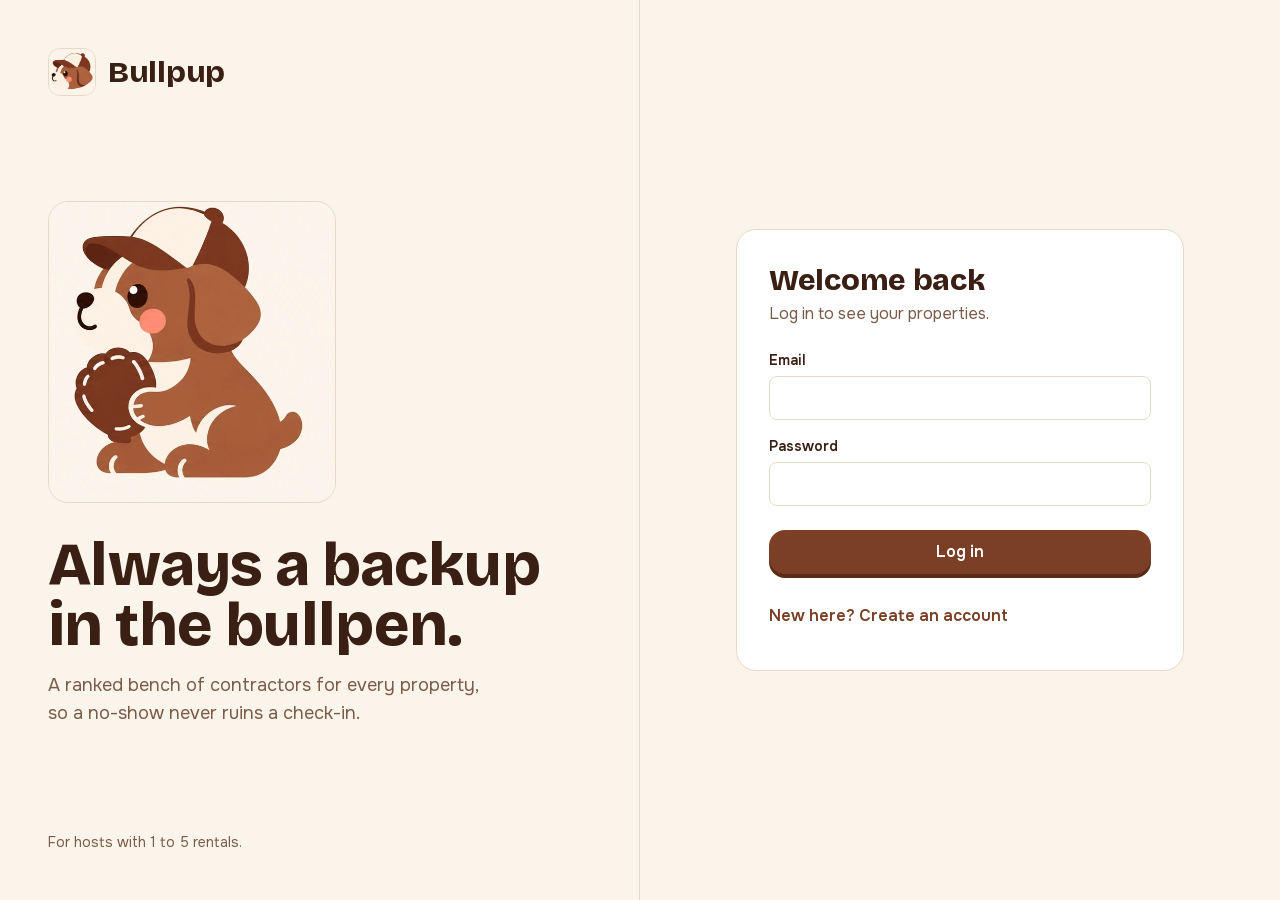
==== commit cf65028d: "Reject stubbed API calls so login does not redirect to missing dashboard" ====
--- a/login/index.html
+++ b/login/index.html
@@ -1,2 +1,2 @@
-<!DOCTYPE html><!--7s9mUIiERMC29GiCe6VZT--><html lang="en" class="__variable_e9b148 __variable_408a5f"><head><meta charSet="utf-8"/><meta name="viewport" content="width=device-width, initial-scale=1"/><link rel="preload" href="../_next/static/media/5643d86c43b952f5-s.p.woff2" as="font" crossorigin="" type="font/woff2"/><link rel="preload" href="../_next/static/media/cd87a8f174d93ac6-s.p.woff2" as="font" crossorigin="" type="font/woff2"/><link rel="preload" as="image" href="../mascot/pup-head.webp"/><link rel="preload" as="image" href="../mascot/pup-glove.webp"/><link rel="stylesheet" href="../_next/static/css/d84547b8e7f5cf28.css" data-precedence="next"/><link rel="preload" as="script" fetchPriority="low" href="../_next/static/chunks/webpack-3c6641b5c29a46f2.js"/><script src="../_next/static/chunks/4bd1b696-c023c6e3521b1417.js" async=""></script><script src="../_next/static/chunks/255-27bd810b2b0e7027.js" async=""></script><script src="../_next/static/chunks/main-app-2ecc3bf42ae2d122.js" async=""></script><script src="../_next/static/chunks/210-b87b4162a7fa3243.js" async=""></script><script src="../_next/static/chunks/720-2128387cf983b18a.js" async=""></script><script src="../_next/static/chunks/app/layout-05d6f5af019afc07.js?v=2" async=""></script><script src="../_next/static/chunks/app/login/page-130d00e168b47a44.js?v=2" async=""></script><meta name="next-size-adjust" content=""/><title>Bullpup | Your contractor backup bench</title><meta name="description" content="A ranked backup bench of contractors for every rental property and amenity."/><link rel="icon" href="../mascot/pup-head.webp"/><script src="../_next/static/chunks/polyfills-42372ed130431b0a.js" noModule=""></script></head><body><div hidden=""><!--$--><!--/$--></div><div class="min-h-screen grid lg:grid-cols-2"><section class="hidden lg:flex flex-col justify-between p-12 border-r-[1.5px] border-line"><a href="../" class="flex items-center gap-3" data-testid="login-home-link"><img src="../mascot/pup-head.webp" alt="Bullpup puppy" class="h-12 w-12 rounded-xl border-[1.5px] border-line"/><span class="font-head text-3xl">Bullpup</span></a><div class="animate-rise"><img src="../mascot/pup-glove.webp" alt="Bullpup puppy holding a glove" class="w-72 rounded-card border-[1.5px] border-line"/><h1 class="mt-8 text-5xl lg:text-6xl text-espresso max-w-lg">Always a backup in the bullpen.</h1><p class="mt-4 text-lg text-cocoa max-w-md">A ranked bench of contractors for every property, so a no-show never ruins a check-in.</p></div><p class="text-sm text-cocoa">For hosts with 1 to 5 rentals.</p></section><section class="flex items-center justify-center p-5 sm:p-10"><div class="w-full max-w-md"><div class="lg:hidden flex items-center gap-3 mb-8"><img src="../mascot/pup-head.webp" alt="Bullpup puppy" class="h-12 w-12 rounded-xl border-[1.5px] border-line"/><span class="font-head text-3xl">Bullpup</span></div><form class="card p-6 sm:p-8 animate-rise" data-testid="auth-form"><h2 class="text-3xl text-espresso">Welcome back</h2><p class="mt-1 text-cocoa">Log in to see your properties.</p><div class="mt-6 flex flex-col gap-4"><label class="flex flex-col gap-1.5 text-sm font-semibold">Email<input class="field" type="email" required="" autoComplete="email" data-testid="login-email-input" value=""/></label><label class="flex flex-col gap-1.5 text-sm font-semibold">Password<input class="field" type="password" required="" autoComplete="current-password" data-testid="login-password-input" value=""/></label><button class="btn btn-primary w-full mt-2" data-testid="login-submit-button">Log in</button></div><button type="button" class="btn-link mt-4" data-testid="auth-toggle-mode-button">New here? Create an account</button></form></div></section></div><!--$--><!--/$--><section aria-label="Notifications alt+T" tabindex="-1" aria-live="polite" aria-relevant="additions text" aria-atomic="false"></section><script src="../_next/static/chunks/webpack-3c6641b5c29a46f2.js" id="_R_" async=""></script><script>(self.__next_f=self.__next_f||[]).push([0])</script><script>self.__next_f.push([1,"1:\"$Sreact.fragment\"\n2:I[2942,[\"210\",\"static/chunks/210-b87b4162a7fa3243.js\",\"720\",\"static/chunks/720-2128387cf983b18a.js\",\"177\",\"static/chunks/app/layout-05d6f5af019afc07.js\"],\"Providers\"]\n3:I[9766,[],\"\"]\n4:I[8924,[],\"\"]\n5:I[1402,[\"210\",\"static/chunks/210-b87b4162a7fa3243.js\",\"720\",\"static/chunks/720-2128387cf983b18a.js\",\"177\",\"static/chunks/app/layout-05d6f5af019afc07.js\"],\"\"]\n6:I[1959,[],\"ClientPageRoot\"]\n7:I[9107,[\"210\",\"static/chunks/210-b87b4162a7fa3243.js\",\"520\",\"static/chunks/app/login/page-130d00e168b47a44.js\"],\"default\"]\na:I[4431,[],\"OutletBoundary\"]\nc:I[5278,[],\"AsyncMetadataOutlet\"]\ne:I[4431,[],\"ViewportBoundary\"]\n10:I[4431,[],\"MetadataBoundary\"]\n11:\"$Sreact.suspense\"\n13:I[7150,[],\"\"]\n:HL[\"../_next/static/media/5643d86c43b952f5-s.p.woff2\",\"font\",{\"crossOrigin\":\"\",\"type\":\"font/woff2\"}]\n:HL[\"../_next/static/media/cd87a8f174d93ac6-s.p.woff2\",\"font\",{\"crossOrigin\":\"\",\"type\":\"font/woff2\"}]\n:HL[\"../_next/static/css/d84547b8e7f5cf28.css\",\"style\"]\n"])</script><script>self.__next_f.push([1,"0:{\"P\":null,\"b\":\"7s9mUIiERMC29GiCe6VZT\",\"p\":\"\",\"c\":[\"\",\"login\",\"\"],\"i\":false,\"f\":[[[\"\",{\"children\":[\"login\",{\"children\":[\"__PAGE__\",{}]}]},\"$undefined\",\"$undefined\",true],[\"\",[\"$\",\"$1\",\"c\",{\"children\":[[[\"$\",\"link\",\"0\",{\"rel\":\"stylesheet\",\"href\":\"../_next/static/css/d84547b8e7f5cf28.css\",\"precedence\":\"next\",\"crossOrigin\":\"$undefined\",\"nonce\":\"$undefined\"}]],[\"$\",\"html\",null,{\"lang\":\"en\",\"className\":\"__variable_e9b148 __variable_408a5f\",\"children\":[\"$\",\"body\",null,{\"children\":[[\"$\",\"$L2\",null,{\"children\":[\"$\",\"$L3\",null,{\"parallelRouterKey\":\"children\",\"error\":\"$undefined\",\"errorStyles\":\"$undefined\",\"errorScripts\":\"$undefined\",\"template\":[\"$\",\"$L4\",null,{}],\"templateStyles\":\"$undefined\",\"templateScripts\":\"$undefined\",\"notFound\":[[[\"$\",\"title\",null,{\"children\":\"404: This page could not be found.\"}],[\"$\",\"div\",null,{\"style\":{\"fontFamily\":\"system-ui,\\\"Segoe UI\\\",Roboto,Helvetica,Arial,sans-serif,\\\"Apple Color Emoji\\\",\\\"Segoe UI Emoji\\\"\",\"height\":\"100vh\",\"textAlign\":\"center\",\"display\":\"flex\",\"flexDirection\":\"column\",\"alignItems\":\"center\",\"justifyContent\":\"center\"},\"children\":[\"$\",\"div\",null,{\"children\":[[\"$\",\"style\",null,{\"dangerouslySetInnerHTML\":{\"__html\":\"body{color:#000;background:#fff;margin:0}.next-error-h1{border-right:1px solid rgba(0,0,0,.3)}@media (prefers-color-scheme:dark){body{color:#fff;background:#000}.next-error-h1{border-right:1px solid rgba(255,255,255,.3)}}\"}}],[\"$\",\"h1\",null,{\"className\":\"next-error-h1\",\"style\":{\"display\":\"inline-block\",\"margin\":\"0 20px 0 0\",\"padding\":\"0 23px 0 0\",\"fontSize\":24,\"fontWeight\":500,\"verticalAlign\":\"top\",\"lineHeight\":\"49px\"},\"children\":404}],[\"$\",\"div\",null,{\"style\":{\"display\":\"inline-block\"},\"children\":[\"$\",\"h2\",null,{\"style\":{\"fontSize\":14,\"fontWeight\":400,\"lineHeight\":\"49px\",\"margin\":0},\"children\":\"This page could not be found.\"}]}]]}]}]],[]],\"forbidden\":\"$undefined\",\"unauthorized\":\"$undefined\"}]}],[\"$\",\"$L5\",null,{\"src\":\"https://assets.emergent.sh/scripts/emergent-main.js\",\"strategy\":\"afterInteractive\"}]]}]}]]}],{\"children\":[\"login\",[\"$\",\"$1\",\"c\",{\"children\":[null,[\"$\",\"$L3\",null,{\"parallelRouterKey\":\"children\",\"error\":\"$undefined\",\"errorStyles\":\"$undefined\",\"errorScripts\":\"$undefined\",\"template\":[\"$\",\"$L4\",null,{}],\"templateStyles\":\"$undefined\",\"templateScripts\":\"$undefined\",\"notFound\":\"$undefined\",\"forbidden\":\"$undefined\",\"unauthorized\":\"$undefined\"}]]}],{\"children\":[\"__PAGE__\",[\"$\",\"$1\",\"c\",{\"children\":[[\"$\",\"$L6\",null,{\"Component\":\"$7\",\"searchParams\":{},\"params\":{},\"promises\":[\"$@8\",\"$@9\"]}],null,[\"$\",\"$La\",null,{\"children\":[\"$Lb\",[\"$\",\"$Lc\",null,{\"promise\":\"$@d\"}]]}]]}],{},null,false]},null,false]},null,false],[\"$\",\"$1\",\"h\",{\"children\":[null,[[\"$\",\"$Le\",null,{\"children\":\"$Lf\"}],[\"$\",\"meta\",null,{\"name\":\"next-size-adjust\",\"content\":\"\"}]],[\"$\",\"$L10\",null,{\"children\":[\"$\",\"div\",null,{\"hidden\":true,\"children\":[\"$\",\"$11\",null,{\"fallback\":null,\"children\":\"$L12\"}]}]}]]}],false]],\"m\":\"$undefined\",\"G\":[\"$13\",[]],\"s\":false,\"S\":true}\n"])</script><script>self.__next_f.push([1,"8:{}\n9:\"$0:f:0:1:2:children:2:children:1:props:children:0:props:params\"\n"])</script><script>self.__next_f.push([1,"f:[[\"$\",\"meta\",\"0\",{\"charSet\":\"utf-8\"}],[\"$\",\"meta\",\"1\",{\"name\":\"viewport\",\"content\":\"width=device-width, initial-scale=1\"}]]\nb:null\n"])</script><script>self.__next_f.push([1,"14:I[622,[],\"IconMark\"]\nd:{\"metadata\":[[\"$\",\"title\",\"0\",{\"children\":\"Bullpup | Your contractor backup bench\"}],[\"$\",\"meta\",\"1\",{\"name\":\"description\",\"content\":\"A ranked backup bench of contractors for every rental property and amenity.\"}],[\"$\",\"link\",\"2\",{\"rel\":\"icon\",\"href\":\"../mascot/pup-head.webp\"}],[\"$\",\"$L14\",\"3\",{}]],\"error\":null,\"digest\":\"$undefined\"}\n"])</script><script>self.__next_f.push([1,"12:\"$d:metadata\"\n"])</script>
+<!DOCTYPE html><!--7s9mUIiERMC29GiCe6VZT--><html lang="en" class="__variable_e9b148 __variable_408a5f"><head><meta charSet="utf-8"/><meta name="viewport" content="width=device-width, initial-scale=1"/><link rel="preload" href="../_next/static/media/5643d86c43b952f5-s.p.woff2" as="font" crossorigin="" type="font/woff2"/><link rel="preload" href="../_next/static/media/cd87a8f174d93ac6-s.p.woff2" as="font" crossorigin="" type="font/woff2"/><link rel="preload" as="image" href="../mascot/pup-head.webp"/><link rel="preload" as="image" href="../mascot/pup-glove.webp"/><link rel="stylesheet" href="../_next/static/css/d84547b8e7f5cf28.css" data-precedence="next"/><link rel="preload" as="script" fetchPriority="low" href="../_next/static/chunks/webpack-3c6641b5c29a46f2.js"/><script src="../_next/static/chunks/4bd1b696-c023c6e3521b1417.js" async=""></script><script src="../_next/static/chunks/255-27bd810b2b0e7027.js" async=""></script><script src="../_next/static/chunks/main-app-2ecc3bf42ae2d122.js" async=""></script><script src="../_next/static/chunks/210-b87b4162a7fa3243.js" async=""></script><script src="../_next/static/chunks/720-2128387cf983b18a.js" async=""></script><script src="../_next/static/chunks/app/layout-05d6f5af019afc07.js?v=3" async=""></script><script src="../_next/static/chunks/app/login/page-130d00e168b47a44.js?v=3" async=""></script><meta name="next-size-adjust" content=""/><title>Bullpup | Your contractor backup bench</title><meta name="description" content="A ranked backup bench of contractors for every rental property and amenity."/><link rel="icon" href="../mascot/pup-head.webp"/><script src="../_next/static/chunks/polyfills-42372ed130431b0a.js" noModule=""></script></head><body><div hidden=""><!--$--><!--/$--></div><div class="min-h-screen grid lg:grid-cols-2"><section class="hidden lg:flex flex-col justify-between p-12 border-r-[1.5px] border-line"><a href="../" class="flex items-center gap-3" data-testid="login-home-link"><img src="../mascot/pup-head.webp" alt="Bullpup puppy" class="h-12 w-12 rounded-xl border-[1.5px] border-line"/><span class="font-head text-3xl">Bullpup</span></a><div class="animate-rise"><img src="../mascot/pup-glove.webp" alt="Bullpup puppy holding a glove" class="w-72 rounded-card border-[1.5px] border-line"/><h1 class="mt-8 text-5xl lg:text-6xl text-espresso max-w-lg">Always a backup in the bullpen.</h1><p class="mt-4 text-lg text-cocoa max-w-md">A ranked bench of contractors for every property, so a no-show never ruins a check-in.</p></div><p class="text-sm text-cocoa">For hosts with 1 to 5 rentals.</p></section><section class="flex items-center justify-center p-5 sm:p-10"><div class="w-full max-w-md"><div class="lg:hidden flex items-center gap-3 mb-8"><img src="../mascot/pup-head.webp" alt="Bullpup puppy" class="h-12 w-12 rounded-xl border-[1.5px] border-line"/><span class="font-head text-3xl">Bullpup</span></div><form class="card p-6 sm:p-8 animate-rise" data-testid="auth-form"><h2 class="text-3xl text-espresso">Welcome back</h2><p class="mt-1 text-cocoa">Log in to see your properties.</p><div class="mt-6 flex flex-col gap-4"><label class="flex flex-col gap-1.5 text-sm font-semibold">Email<input class="field" type="email" required="" autoComplete="email" data-testid="login-email-input" value=""/></label><label class="flex flex-col gap-1.5 text-sm font-semibold">Password<input class="field" type="password" required="" autoComplete="current-password" data-testid="login-password-input" value=""/></label><button class="btn btn-primary w-full mt-2" data-testid="login-submit-button">Log in</button></div><button type="button" class="btn-link mt-4" data-testid="auth-toggle-mode-button">New here? Create an account</button></form></div></section></div><!--$--><!--/$--><section aria-label="Notifications alt+T" tabindex="-1" aria-live="polite" aria-relevant="additions text" aria-atomic="false"></section><script src="../_next/static/chunks/webpack-3c6641b5c29a46f2.js" id="_R_" async=""></script><script>(self.__next_f=self.__next_f||[]).push([0])</script><script>self.__next_f.push([1,"1:\"$Sreact.fragment\"\n2:I[2942,[\"210\",\"static/chunks/210-b87b4162a7fa3243.js\",\"720\",\"static/chunks/720-2128387cf983b18a.js\",\"177\",\"static/chunks/app/layout-05d6f5af019afc07.js\"],\"Providers\"]\n3:I[9766,[],\"\"]\n4:I[8924,[],\"\"]\n5:I[1402,[\"210\",\"static/chunks/210-b87b4162a7fa3243.js\",\"720\",\"static/chunks/720-2128387cf983b18a.js\",\"177\",\"static/chunks/app/layout-05d6f5af019afc07.js\"],\"\"]\n6:I[1959,[],\"ClientPageRoot\"]\n7:I[9107,[\"210\",\"static/chunks/210-b87b4162a7fa3243.js\",\"520\",\"static/chunks/app/login/page-130d00e168b47a44.js\"],\"default\"]\na:I[4431,[],\"OutletBoundary\"]\nc:I[5278,[],\"AsyncMetadataOutlet\"]\ne:I[4431,[],\"ViewportBoundary\"]\n10:I[4431,[],\"MetadataBoundary\"]\n11:\"$Sreact.suspense\"\n13:I[7150,[],\"\"]\n:HL[\"../_next/static/media/5643d86c43b952f5-s.p.woff2\",\"font\",{\"crossOrigin\":\"\",\"type\":\"font/woff2\"}]\n:HL[\"../_next/static/media/cd87a8f174d93ac6-s.p.woff2\",\"font\",{\"crossOrigin\":\"\",\"type\":\"font/woff2\"}]\n:HL[\"../_next/static/css/d84547b8e7f5cf28.css\",\"style\"]\n"])</script><script>self.__next_f.push([1,"0:{\"P\":null,\"b\":\"7s9mUIiERMC29GiCe6VZT\",\"p\":\"\",\"c\":[\"\",\"login\",\"\"],\"i\":false,\"f\":[[[\"\",{\"children\":[\"login\",{\"children\":[\"__PAGE__\",{}]}]},\"$undefined\",\"$undefined\",true],[\"\",[\"$\",\"$1\",\"c\",{\"children\":[[[\"$\",\"link\",\"0\",{\"rel\":\"stylesheet\",\"href\":\"../_next/static/css/d84547b8e7f5cf28.css\",\"precedence\":\"next\",\"crossOrigin\":\"$undefined\",\"nonce\":\"$undefined\"}]],[\"$\",\"html\",null,{\"lang\":\"en\",\"className\":\"__variable_e9b148 __variable_408a5f\",\"children\":[\"$\",\"body\",null,{\"children\":[[\"$\",\"$L2\",null,{\"children\":[\"$\",\"$L3\",null,{\"parallelRouterKey\":\"children\",\"error\":\"$undefined\",\"errorStyles\":\"$undefined\",\"errorScripts\":\"$undefined\",\"template\":[\"$\",\"$L4\",null,{}],\"templateStyles\":\"$undefined\",\"templateScripts\":\"$undefined\",\"notFound\":[[[\"$\",\"title\",null,{\"children\":\"404: This page could not be found.\"}],[\"$\",\"div\",null,{\"style\":{\"fontFamily\":\"system-ui,\\\"Segoe UI\\\",Roboto,Helvetica,Arial,sans-serif,\\\"Apple Color Emoji\\\",\\\"Segoe UI Emoji\\\"\",\"height\":\"100vh\",\"textAlign\":\"center\",\"display\":\"flex\",\"flexDirection\":\"column\",\"alignItems\":\"center\",\"justifyContent\":\"center\"},\"children\":[\"$\",\"div\",null,{\"children\":[[\"$\",\"style\",null,{\"dangerouslySetInnerHTML\":{\"__html\":\"body{color:#000;background:#fff;margin:0}.next-error-h1{border-right:1px solid rgba(0,0,0,.3)}@media (prefers-color-scheme:dark){body{color:#fff;background:#000}.next-error-h1{border-right:1px solid rgba(255,255,255,.3)}}\"}}],[\"$\",\"h1\",null,{\"className\":\"next-error-h1\",\"style\":{\"display\":\"inline-block\",\"margin\":\"0 20px 0 0\",\"padding\":\"0 23px 0 0\",\"fontSize\":24,\"fontWeight\":500,\"verticalAlign\":\"top\",\"lineHeight\":\"49px\"},\"children\":404}],[\"$\",\"div\",null,{\"style\":{\"display\":\"inline-block\"},\"children\":[\"$\",\"h2\",null,{\"style\":{\"fontSize\":14,\"fontWeight\":400,\"lineHeight\":\"49px\",\"margin\":0},\"children\":\"This page could not be found.\"}]}]]}]}]],[]],\"forbidden\":\"$undefined\",\"unauthorized\":\"$undefined\"}]}],[\"$\",\"$L5\",null,{\"src\":\"https://assets.emergent.sh/scripts/emergent-main.js\",\"strategy\":\"afterInteractive\"}]]}]}]]}],{\"children\":[\"login\",[\"$\",\"$1\",\"c\",{\"children\":[null,[\"$\",\"$L3\",null,{\"parallelRouterKey\":\"children\",\"error\":\"$undefined\",\"errorStyles\":\"$undefined\",\"errorScripts\":\"$undefined\",\"template\":[\"$\",\"$L4\",null,{}],\"templateStyles\":\"$undefined\",\"templateScripts\":\"$undefined\",\"notFound\":\"$undefined\",\"forbidden\":\"$undefined\",\"unauthorized\":\"$undefined\"}]]}],{\"children\":[\"__PAGE__\",[\"$\",\"$1\",\"c\",{\"children\":[[\"$\",\"$L6\",null,{\"Component\":\"$7\",\"searchParams\":{},\"params\":{},\"promises\":[\"$@8\",\"$@9\"]}],null,[\"$\",\"$La\",null,{\"children\":[\"$Lb\",[\"$\",\"$Lc\",null,{\"promise\":\"$@d\"}]]}]]}],{},null,false]},null,false]},null,false],[\"$\",\"$1\",\"h\",{\"children\":[null,[[\"$\",\"$Le\",null,{\"children\":\"$Lf\"}],[\"$\",\"meta\",null,{\"name\":\"next-size-adjust\",\"content\":\"\"}]],[\"$\",\"$L10\",null,{\"children\":[\"$\",\"div\",null,{\"hidden\":true,\"children\":[\"$\",\"$11\",null,{\"fallback\":null,\"children\":\"$L12\"}]}]}]]}],false]],\"m\":\"$undefined\",\"G\":[\"$13\",[]],\"s\":false,\"S\":true}\n"])</script><script>self.__next_f.push([1,"8:{}\n9:\"$0:f:0:1:2:children:2:children:1:props:children:0:props:params\"\n"])</script><script>self.__next_f.push([1,"f:[[\"$\",\"meta\",\"0\",{\"charSet\":\"utf-8\"}],[\"$\",\"meta\",\"1\",{\"name\":\"viewport\",\"content\":\"width=device-width, initial-scale=1\"}]]\nb:null\n"])</script><script>self.__next_f.push([1,"14:I[622,[],\"IconMark\"]\nd:{\"metadata\":[[\"$\",\"title\",\"0\",{\"children\":\"Bullpup | Your contractor backup bench\"}],[\"$\",\"meta\",\"1\",{\"name\":\"description\",\"content\":\"A ranked backup bench of contractors for every rental property and amenity.\"}],[\"$\",\"link\",\"2\",{\"rel\":\"icon\",\"href\":\"../mascot/pup-head.webp\"}],[\"$\",\"$L14\",\"3\",{}]],\"error\":null,\"digest\":\"$undefined\"}\n"])</script><script>self.__next_f.push([1,"12:\"$d:metadata\"\n"])</script>
 </body></html>
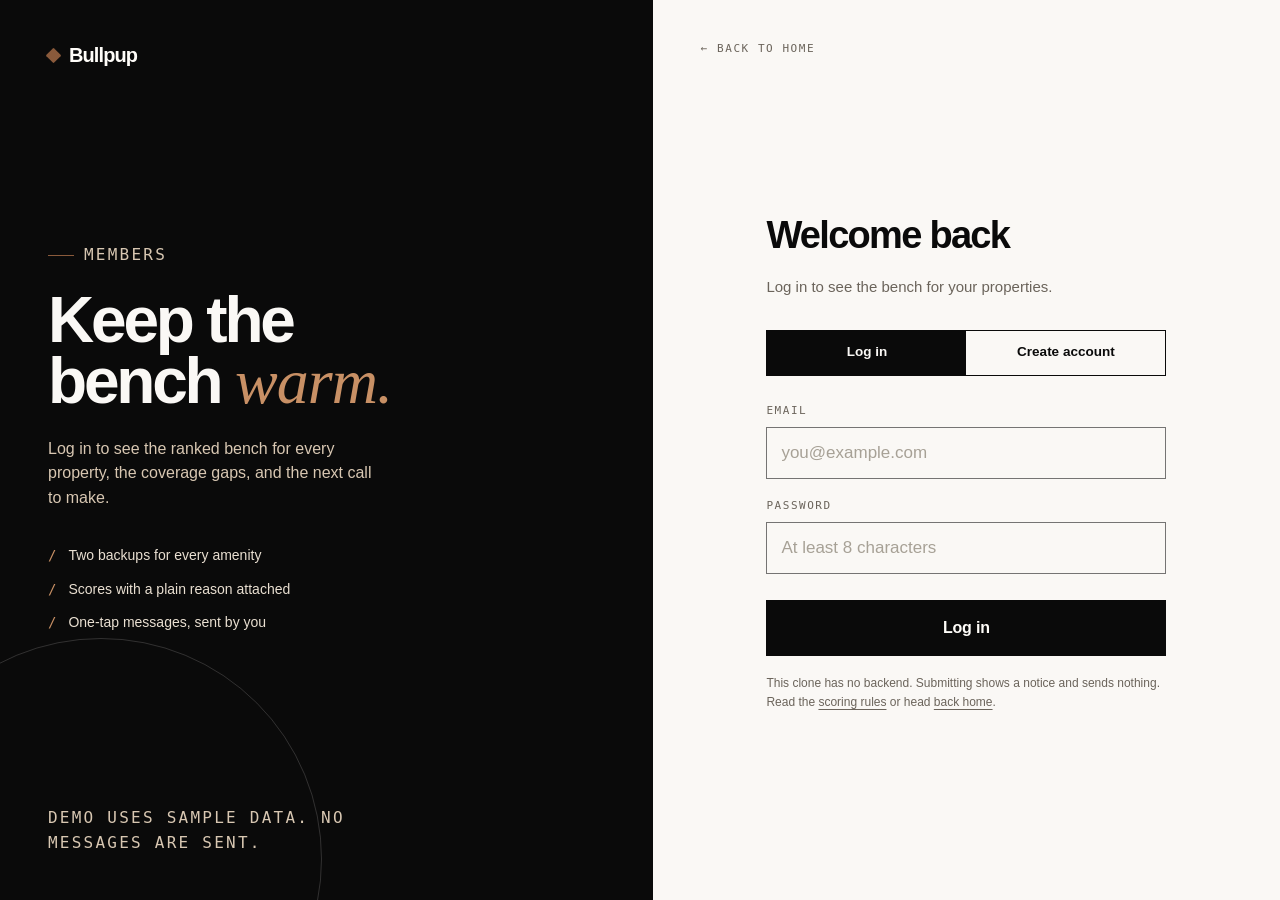
==== commit 6f12c9e5: "Redesign: modern editorial UI, black-white with chestnut accent" ====
--- a/login/index.html
+++ b/login/index.html
@@ -1,2 +1,76 @@
-<!DOCTYPE html><!--7s9mUIiERMC29GiCe6VZT--><html lang="en" class="__variable_e9b148 __variable_408a5f"><head><meta charSet="utf-8"/><meta name="viewport" content="width=device-width, initial-scale=1"/><link rel="preload" href="../_next/static/media/5643d86c43b952f5-s.p.woff2" as="font" crossorigin="" type="font/woff2"/><link rel="preload" href="../_next/static/media/cd87a8f174d93ac6-s.p.woff2" as="font" crossorigin="" type="font/woff2"/><link rel="preload" as="image" href="../mascot/pup-head.webp"/><link rel="preload" as="image" href="../mascot/pup-glove.webp"/><link rel="stylesheet" href="../_next/static/css/d84547b8e7f5cf28.css" data-precedence="next"/><link rel="preload" as="script" fetchPriority="low" href="../_next/static/chunks/webpack-3c6641b5c29a46f2.js"/><script src="../_next/static/chunks/4bd1b696-c023c6e3521b1417.js" async=""></script><script src="../_next/static/chunks/255-27bd810b2b0e7027.js" async=""></script><script src="../_next/static/chunks/main-app-2ecc3bf42ae2d122.js" async=""></script><script src="../_next/static/chunks/210-b87b4162a7fa3243.js" async=""></script><script src="../_next/static/chunks/720-2128387cf983b18a.js" async=""></script><script src="../_next/static/chunks/app/layout-05d6f5af019afc07.js?v=3" async=""></script><script src="../_next/static/chunks/app/login/page-130d00e168b47a44.js?v=3" async=""></script><meta name="next-size-adjust" content=""/><title>Bullpup | Your contractor backup bench</title><meta name="description" content="A ranked backup bench of contractors for every rental property and amenity."/><link rel="icon" href="../mascot/pup-head.webp"/><script src="../_next/static/chunks/polyfills-42372ed130431b0a.js" noModule=""></script></head><body><div hidden=""><!--$--><!--/$--></div><div class="min-h-screen grid lg:grid-cols-2"><section class="hidden lg:flex flex-col justify-between p-12 border-r-[1.5px] border-line"><a href="../" class="flex items-center gap-3" data-testid="login-home-link"><img src="../mascot/pup-head.webp" alt="Bullpup puppy" class="h-12 w-12 rounded-xl border-[1.5px] border-line"/><span class="font-head text-3xl">Bullpup</span></a><div class="animate-rise"><img src="../mascot/pup-glove.webp" alt="Bullpup puppy holding a glove" class="w-72 rounded-card border-[1.5px] border-line"/><h1 class="mt-8 text-5xl lg:text-6xl text-espresso max-w-lg">Always a backup in the bullpen.</h1><p class="mt-4 text-lg text-cocoa max-w-md">A ranked bench of contractors for every property, so a no-show never ruins a check-in.</p></div><p class="text-sm text-cocoa">For hosts with 1 to 5 rentals.</p></section><section class="flex items-center justify-center p-5 sm:p-10"><div class="w-full max-w-md"><div class="lg:hidden flex items-center gap-3 mb-8"><img src="../mascot/pup-head.webp" alt="Bullpup puppy" class="h-12 w-12 rounded-xl border-[1.5px] border-line"/><span class="font-head text-3xl">Bullpup</span></div><form class="card p-6 sm:p-8 animate-rise" data-testid="auth-form"><h2 class="text-3xl text-espresso">Welcome back</h2><p class="mt-1 text-cocoa">Log in to see your properties.</p><div class="mt-6 flex flex-col gap-4"><label class="flex flex-col gap-1.5 text-sm font-semibold">Email<input class="field" type="email" required="" autoComplete="email" data-testid="login-email-input" value=""/></label><label class="flex flex-col gap-1.5 text-sm font-semibold">Password<input class="field" type="password" required="" autoComplete="current-password" data-testid="login-password-input" value=""/></label><button class="btn btn-primary w-full mt-2" data-testid="login-submit-button">Log in</button></div><button type="button" class="btn-link mt-4" data-testid="auth-toggle-mode-button">New here? Create an account</button></form></div></section></div><!--$--><!--/$--><section aria-label="Notifications alt+T" tabindex="-1" aria-live="polite" aria-relevant="additions text" aria-atomic="false"></section><script src="../_next/static/chunks/webpack-3c6641b5c29a46f2.js" id="_R_" async=""></script><script>(self.__next_f=self.__next_f||[]).push([0])</script><script>self.__next_f.push([1,"1:\"$Sreact.fragment\"\n2:I[2942,[\"210\",\"static/chunks/210-b87b4162a7fa3243.js\",\"720\",\"static/chunks/720-2128387cf983b18a.js\",\"177\",\"static/chunks/app/layout-05d6f5af019afc07.js\"],\"Providers\"]\n3:I[9766,[],\"\"]\n4:I[8924,[],\"\"]\n5:I[1402,[\"210\",\"static/chunks/210-b87b4162a7fa3243.js\",\"720\",\"static/chunks/720-2128387cf983b18a.js\",\"177\",\"static/chunks/app/layout-05d6f5af019afc07.js\"],\"\"]\n6:I[1959,[],\"ClientPageRoot\"]\n7:I[9107,[\"210\",\"static/chunks/210-b87b4162a7fa3243.js\",\"520\",\"static/chunks/app/login/page-130d00e168b47a44.js\"],\"default\"]\na:I[4431,[],\"OutletBoundary\"]\nc:I[5278,[],\"AsyncMetadataOutlet\"]\ne:I[4431,[],\"ViewportBoundary\"]\n10:I[4431,[],\"MetadataBoundary\"]\n11:\"$Sreact.suspense\"\n13:I[7150,[],\"\"]\n:HL[\"../_next/static/media/5643d86c43b952f5-s.p.woff2\",\"font\",{\"crossOrigin\":\"\",\"type\":\"font/woff2\"}]\n:HL[\"../_next/static/media/cd87a8f174d93ac6-s.p.woff2\",\"font\",{\"crossOrigin\":\"\",\"type\":\"font/woff2\"}]\n:HL[\"../_next/static/css/d84547b8e7f5cf28.css\",\"style\"]\n"])</script><script>self.__next_f.push([1,"0:{\"P\":null,\"b\":\"7s9mUIiERMC29GiCe6VZT\",\"p\":\"\",\"c\":[\"\",\"login\",\"\"],\"i\":false,\"f\":[[[\"\",{\"children\":[\"login\",{\"children\":[\"__PAGE__\",{}]}]},\"$undefined\",\"$undefined\",true],[\"\",[\"$\",\"$1\",\"c\",{\"children\":[[[\"$\",\"link\",\"0\",{\"rel\":\"stylesheet\",\"href\":\"../_next/static/css/d84547b8e7f5cf28.css\",\"precedence\":\"next\",\"crossOrigin\":\"$undefined\",\"nonce\":\"$undefined\"}]],[\"$\",\"html\",null,{\"lang\":\"en\",\"className\":\"__variable_e9b148 __variable_408a5f\",\"children\":[\"$\",\"body\",null,{\"children\":[[\"$\",\"$L2\",null,{\"children\":[\"$\",\"$L3\",null,{\"parallelRouterKey\":\"children\",\"error\":\"$undefined\",\"errorStyles\":\"$undefined\",\"errorScripts\":\"$undefined\",\"template\":[\"$\",\"$L4\",null,{}],\"templateStyles\":\"$undefined\",\"templateScripts\":\"$undefined\",\"notFound\":[[[\"$\",\"title\",null,{\"children\":\"404: This page could not be found.\"}],[\"$\",\"div\",null,{\"style\":{\"fontFamily\":\"system-ui,\\\"Segoe UI\\\",Roboto,Helvetica,Arial,sans-serif,\\\"Apple Color Emoji\\\",\\\"Segoe UI Emoji\\\"\",\"height\":\"100vh\",\"textAlign\":\"center\",\"display\":\"flex\",\"flexDirection\":\"column\",\"alignItems\":\"center\",\"justifyContent\":\"center\"},\"children\":[\"$\",\"div\",null,{\"children\":[[\"$\",\"style\",null,{\"dangerouslySetInnerHTML\":{\"__html\":\"body{color:#000;background:#fff;margin:0}.next-error-h1{border-right:1px solid rgba(0,0,0,.3)}@media (prefers-color-scheme:dark){body{color:#fff;background:#000}.next-error-h1{border-right:1px solid rgba(255,255,255,.3)}}\"}}],[\"$\",\"h1\",null,{\"className\":\"next-error-h1\",\"style\":{\"display\":\"inline-block\",\"margin\":\"0 20px 0 0\",\"padding\":\"0 23px 0 0\",\"fontSize\":24,\"fontWeight\":500,\"verticalAlign\":\"top\",\"lineHeight\":\"49px\"},\"children\":404}],[\"$\",\"div\",null,{\"style\":{\"display\":\"inline-block\"},\"children\":[\"$\",\"h2\",null,{\"style\":{\"fontSize\":14,\"fontWeight\":400,\"lineHeight\":\"49px\",\"margin\":0},\"children\":\"This page could not be found.\"}]}]]}]}]],[]],\"forbidden\":\"$undefined\",\"unauthorized\":\"$undefined\"}]}],[\"$\",\"$L5\",null,{\"src\":\"https://assets.emergent.sh/scripts/emergent-main.js\",\"strategy\":\"afterInteractive\"}]]}]}]]}],{\"children\":[\"login\",[\"$\",\"$1\",\"c\",{\"children\":[null,[\"$\",\"$L3\",null,{\"parallelRouterKey\":\"children\",\"error\":\"$undefined\",\"errorStyles\":\"$undefined\",\"errorScripts\":\"$undefined\",\"template\":[\"$\",\"$L4\",null,{}],\"templateStyles\":\"$undefined\",\"templateScripts\":\"$undefined\",\"notFound\":\"$undefined\",\"forbidden\":\"$undefined\",\"unauthorized\":\"$undefined\"}]]}],{\"children\":[\"__PAGE__\",[\"$\",\"$1\",\"c\",{\"children\":[[\"$\",\"$L6\",null,{\"Component\":\"$7\",\"searchParams\":{},\"params\":{},\"promises\":[\"$@8\",\"$@9\"]}],null,[\"$\",\"$La\",null,{\"children\":[\"$Lb\",[\"$\",\"$Lc\",null,{\"promise\":\"$@d\"}]]}]]}],{},null,false]},null,false]},null,false],[\"$\",\"$1\",\"h\",{\"children\":[null,[[\"$\",\"$Le\",null,{\"children\":\"$Lf\"}],[\"$\",\"meta\",null,{\"name\":\"next-size-adjust\",\"content\":\"\"}]],[\"$\",\"$L10\",null,{\"children\":[\"$\",\"div\",null,{\"hidden\":true,\"children\":[\"$\",\"$11\",null,{\"fallback\":null,\"children\":\"$L12\"}]}]}]]}],false]],\"m\":\"$undefined\",\"G\":[\"$13\",[]],\"s\":false,\"S\":true}\n"])</script><script>self.__next_f.push([1,"8:{}\n9:\"$0:f:0:1:2:children:2:children:1:props:children:0:props:params\"\n"])</script><script>self.__next_f.push([1,"f:[[\"$\",\"meta\",\"0\",{\"charSet\":\"utf-8\"}],[\"$\",\"meta\",\"1\",{\"name\":\"viewport\",\"content\":\"width=device-width, initial-scale=1\"}]]\nb:null\n"])</script><script>self.__next_f.push([1,"14:I[622,[],\"IconMark\"]\nd:{\"metadata\":[[\"$\",\"title\",\"0\",{\"children\":\"Bullpup | Your contractor backup bench\"}],[\"$\",\"meta\",\"1\",{\"name\":\"description\",\"content\":\"A ranked backup bench of contractors for every rental property and amenity.\"}],[\"$\",\"link\",\"2\",{\"rel\":\"icon\",\"href\":\"../mascot/pup-head.webp\"}],[\"$\",\"$L14\",\"3\",{}]],\"error\":null,\"digest\":\"$undefined\"}\n"])</script><script>self.__next_f.push([1,"12:\"$d:metadata\"\n"])</script>
-</body></html>+<!DOCTYPE html>
+<html lang="en">
+<head>
+<meta charset="utf-8">
+<meta name="viewport" content="width=device-width, initial-scale=1">
+<title>Log in | Bullpup</title>
+<meta name="description" content="Log in to your Bullpup contractor bench.">
+<link rel="icon" href="../assets/favicon.svg" type="image/svg+xml">
+<link rel="preload" href="../assets/fonts/InterTight-800.woff2" as="font" type="font/woff2" crossorigin>
+<link rel="preload" href="../assets/fonts/InstrumentSerif-400i.woff2" as="font" type="font/woff2" crossorigin>
+<link rel="stylesheet" href="../assets/fonts/fonts.css">
+<link rel="stylesheet" href="../assets/css/site.css">
+</head>
+<body>
+<a class="skip" href="#auth-form">Skip to form</a>
+
+<main class="auth">
+  <section class="auth__brand" aria-label="About Bullpup">
+    <a class="wordmark" href="../" aria-label="Bullpup home">
+      <span class="wordmark__dot" aria-hidden="true"></span>Bullpup
+    </a>
+
+    <div class="auth__brand-mid">
+      <p class="mono eyebrow">Members</p>
+      <h1>Keep the bench <span class="serif">warm.</span></h1>
+      <p>Log in to see the ranked bench for every property, the coverage gaps, and the next call to make.</p>
+      <ul class="auth__points">
+        <li>Two backups for every amenity</li>
+        <li>Scores with a plain reason attached</li>
+        <li>One-tap messages, sent by you</li>
+      </ul>
+    </div>
+
+    <p class="mono auth__brand-foot">Demo uses sample data. No messages are sent.</p>
+  </section>
+
+  <section class="auth__panel">
+    <a class="mono auth__back" href="../">&larr; Back to home</a>
+
+    <div class="auth__box">
+      <h2 id="auth-title">Welcome back</h2>
+      <p class="auth__sub" id="auth-sub">Log in to see the bench for your properties.</p>
+
+      <div class="tabs" role="tablist" aria-label="Account action">
+        <button type="button" role="tab" id="tab-login" aria-selected="true">Log in</button>
+        <button type="button" role="tab" id="tab-register" aria-selected="false" tabindex="-1">Create account</button>
+      </div>
+
+      <form id="auth-form" novalidate>
+        <div class="field">
+          <label class="mono" for="email">Email</label>
+          <input id="email" name="email" type="email" autocomplete="email" placeholder="you@example.com" required>
+        </div>
+        <div class="field">
+          <label class="mono" for="password">Password</label>
+          <input id="password" name="password" type="password" autocomplete="current-password" placeholder="At least 8 characters" minlength="8" required>
+        </div>
+        <div class="field" id="confirm-field" hidden>
+          <label class="mono" for="confirm-password">Confirm password</label>
+          <input id="confirm-password" name="confirm-password" type="password" autocomplete="new-password" placeholder="Repeat password">
+        </div>
+        <button class="btn btn--ink btn--lg form__submit" type="submit" id="auth-submit">Log in</button>
+        <p class="form__note" id="auth-note" role="status" aria-live="polite" hidden></p>
+      </form>
+
+      <p class="form__fine">
+        This clone has no backend. Submitting shows a notice and sends nothing.
+        Read the <a href="../#scores">scoring rules</a> or head <a href="../">back home</a>.
+      </p>
+    </div>
+  </section>
+</main>
+
+<script src="../assets/js/auth.js" defer></script>
+</body>
+</html>
--- a/assets/fonts/fonts.css
+++ b/assets/fonts/fonts.css
@@ -0,0 +1,72 @@
+@font-face {
+  font-family: 'Inter Tight';
+  font-style: normal;
+  font-weight: 400;
+  font-display: swap;
+  src: url('InterTight-400.woff2') format('woff2');
+  unicode-range: U+0000-00FF, U+0131, U+0152-0153, U+02BB-02BC, U+02C6, U+02DA, U+02DC, U+0304, U+0308, U+0329, U+2000-206F, U+20AC, U+2122, U+2191, U+2193, U+2212, U+2215, U+FEFF, U+FFFD;
+}
+@font-face {
+  font-family: 'Inter Tight';
+  font-style: normal;
+  font-weight: 500;
+  font-display: swap;
+  src: url('InterTight-500.woff2') format('woff2');
+  unicode-range: U+0000-00FF, U+0131, U+0152-0153, U+02BB-02BC, U+02C6, U+02DA, U+02DC, U+0304, U+0308, U+0329, U+2000-206F, U+20AC, U+2122, U+2191, U+2193, U+2212, U+2215, U+FEFF, U+FFFD;
+}
+@font-face {
+  font-family: 'Inter Tight';
+  font-style: normal;
+  font-weight: 600;
+  font-display: swap;
+  src: url('InterTight-600.woff2') format('woff2');
+  unicode-range: U+0000-00FF, U+0131, U+0152-0153, U+02BB-02BC, U+02C6, U+02DA, U+02DC, U+0304, U+0308, U+0329, U+2000-206F, U+20AC, U+2122, U+2191, U+2193, U+2212, U+2215, U+FEFF, U+FFFD;
+}
+@font-face {
+  font-family: 'Inter Tight';
+  font-style: normal;
+  font-weight: 700;
+  font-display: swap;
+  src: url('InterTight-700.woff2') format('woff2');
+  unicode-range: U+0000-00FF, U+0131, U+0152-0153, U+02BB-02BC, U+02C6, U+02DA, U+02DC, U+0304, U+0308, U+0329, U+2000-206F, U+20AC, U+2122, U+2191, U+2193, U+2212, U+2215, U+FEFF, U+FFFD;
+}
+@font-face {
+  font-family: 'Inter Tight';
+  font-style: normal;
+  font-weight: 800;
+  font-display: swap;
+  src: url('InterTight-800.woff2') format('woff2');
+  unicode-range: U+0000-00FF, U+0131, U+0152-0153, U+02BB-02BC, U+02C6, U+02DA, U+02DC, U+0304, U+0308, U+0329, U+2000-206F, U+20AC, U+2122, U+2191, U+2193, U+2212, U+2215, U+FEFF, U+FFFD;
+}
+@font-face {
+  font-family: 'Instrument Serif';
+  font-style: italic;
+  font-weight: 400;
+  font-display: swap;
+  src: url('InstrumentSerif-400i.woff2') format('woff2');
+  unicode-range: U+0000-00FF, U+0131, U+0152-0153, U+02BB-02BC, U+02C6, U+02DA, U+02DC, U+0304, U+0308, U+0329, U+2000-206F, U+20AC, U+2122, U+2191, U+2193, U+2212, U+2215, U+FEFF, U+FFFD;
+}
+@font-face {
+  font-family: 'Instrument Serif';
+  font-style: normal;
+  font-weight: 400;
+  font-display: swap;
+  src: url('InstrumentSerif-400.woff2') format('woff2');
+  unicode-range: U+0000-00FF, U+0131, U+0152-0153, U+02BB-02BC, U+02C6, U+02DA, U+02DC, U+0304, U+0308, U+0329, U+2000-206F, U+20AC, U+2122, U+2191, U+2193, U+2212, U+2215, U+FEFF, U+FFFD;
+}
+@font-face {
+  font-family: 'IBM Plex Mono';
+  font-style: normal;
+  font-weight: 400;
+  font-display: swap;
+  src: url('IBMPlexMono-400.woff2') format('woff2');
+  unicode-range: U+0000-00FF, U+0131, U+0152-0153, U+02BB-02BC, U+02C6, U+02DA, U+02DC, U+0304, U+0308, U+0329, U+2000-206F, U+20AC, U+2122, U+2191, U+2193, U+2212, U+2215, U+FEFF, U+FFFD;
+}
+@font-face {
+  font-family: 'IBM Plex Mono';
+  font-style: normal;
+  font-weight: 500;
+  font-display: swap;
+  src: url('IBMPlexMono-500.woff2') format('woff2');
+  unicode-range: U+0000-00FF, U+0131, U+0152-0153, U+02BB-02BC, U+02C6, U+02DA, U+02DC, U+0304, U+0308, U+0329, U+2000-206F, U+20AC, U+2122, U+2191, U+2193, U+2212, U+2215, U+FEFF, U+FFFD;
+}
--- a/assets/css/site.css
+++ b/assets/css/site.css
@@ -0,0 +1,901 @@
+/* Bullpup design system
+   paper + ink + chestnut. No mascots. */
+
+:root {
+  --ink: #0a0a0a;
+  --ink-soft: #26251f;
+  --paper: #faf8f5;
+  --paper-bright: #fffdf9;
+  --bone: #efeae3;
+  --chestnut: #8a5a3b;
+  --chestnut-deep: #5f3720;
+  --brown-lit: #c89065;
+  --tan: #e9dfd1;
+  --tan-2: #d8c7b2;
+  --muted: #6b645b;
+  --line: rgba(10, 10, 10, 0.14);
+  --line-strong: rgba(10, 10, 10, 0.55);
+  --sans: "Inter Tight", "Helvetica Neue", Arial, sans-serif;
+  --serif: "Instrument Serif", Georgia, serif;
+  --mono: "IBM Plex Mono", ui-monospace, monospace;
+  --ease: cubic-bezier(0.2, 0.7, 0.2, 1);
+  --shell: 1320px;
+}
+
+* { box-sizing: border-box; }
+
+html { scroll-behavior: smooth; }
+
+body {
+  margin: 0;
+  background: var(--paper);
+  color: var(--ink);
+  font-family: var(--sans);
+  font-size: 17px;
+  line-height: 1.55;
+  -webkit-font-smoothing: antialiased;
+  text-rendering: optimizeLegibility;
+}
+
+img, svg { display: block; max-width: 100%; }
+a { color: inherit; text-decoration: none; }
+button, input { font: inherit; color: inherit; }
+
+::selection { background: var(--chestnut); color: var(--paper-bright); }
+
+:focus-visible {
+  outline: 2px solid var(--chestnut);
+  outline-offset: 3px;
+}
+
+.skip {
+  position: absolute;
+  left: -9999px;
+  top: 0;
+  z-index: 100;
+  background: var(--ink);
+  color: var(--paper);
+  padding: 12px 18px;
+}
+.skip:focus { left: 12px; top: 12px; }
+
+.shell {
+  width: 100%;
+  max-width: var(--shell);
+  margin-inline: auto;
+  padding-inline: 28px;
+}
+
+.serif {
+  font-family: var(--serif);
+  font-style: italic;
+  font-weight: 400;
+  letter-spacing: -0.015em;
+}
+
+.mono {
+  font-family: var(--mono);
+  font-size: 11px;
+  font-weight: 500;
+  letter-spacing: 0.14em;
+  text-transform: uppercase;
+}
+
+/* ---------- nav ---------- */
+
+.nav {
+  position: sticky;
+  top: 0;
+  z-index: 50;
+  background: color-mix(in srgb, var(--paper) 88%, transparent);
+  backdrop-filter: blur(14px);
+  border-bottom: 1px solid var(--line);
+}
+
+.nav__inner {
+  display: flex;
+  align-items: center;
+  gap: 36px;
+  height: 68px;
+}
+
+.wordmark {
+  display: inline-flex;
+  align-items: center;
+  gap: 10px;
+  font-weight: 800;
+  font-size: 20px;
+  letter-spacing: -0.045em;
+}
+
+.wordmark__dot {
+  width: 11px;
+  height: 11px;
+  background: var(--chestnut);
+  border-radius: 1px;
+  transform: rotate(45deg);
+  transition: transform 0.4s var(--ease);
+}
+a.wordmark:hover .wordmark__dot { transform: rotate(225deg); }
+
+.nav__links {
+  display: flex;
+  gap: 30px;
+  margin-left: 12px;
+}
+
+.nav__links a {
+  font-size: 13.5px;
+  font-weight: 500;
+  color: var(--ink-soft);
+  padding: 8px 0;
+  position: relative;
+}
+.nav__links a::after {
+  content: "";
+  position: absolute;
+  left: 0;
+  right: 100%;
+  bottom: 4px;
+  height: 1px;
+  background: var(--ink);
+  transition: right 0.35s var(--ease);
+}
+.nav__links a:hover::after { right: 0; }
+
+.nav__actions { margin-left: auto; display: flex; align-items: center; gap: 10px; }
+.nav__login { font-size: 13.5px; font-weight: 600; padding: 10px 4px; }
+.nav__login:hover { color: var(--chestnut); }
+
+/* ---------- buttons ---------- */
+
+.btn {
+  display: inline-flex;
+  align-items: center;
+  justify-content: center;
+  gap: 10px;
+  height: 48px;
+  padding: 0 22px;
+  border: 1px solid var(--ink);
+  background: transparent;
+  font-size: 14.5px;
+  font-weight: 600;
+  letter-spacing: -0.01em;
+  cursor: pointer;
+  transition: background 0.25s var(--ease), color 0.25s var(--ease),
+    border-color 0.25s var(--ease), transform 0.25s var(--ease);
+}
+.btn:hover { transform: translateY(-1px); }
+.btn--ink { background: var(--ink); color: var(--paper-bright); }
+.btn--ink:hover { background: var(--chestnut); border-color: var(--chestnut); }
+.btn--ghost:hover { background: var(--ink); color: var(--paper-bright); }
+.btn--paper { background: var(--paper-bright); color: var(--ink); border-color: var(--paper-bright); }
+.btn--paper:hover { background: var(--tan); border-color: var(--tan); }
+.btn--sm { height: 40px; padding: 0 16px; font-size: 13px; }
+.btn--lg { height: 56px; padding: 0 28px; font-size: 16px; }
+.btn__arrow { transition: transform 0.3s var(--ease); }
+.btn:hover .btn__arrow { transform: translateX(4px); }
+
+/* ---------- hero ---------- */
+
+.hero { border-bottom: 1px solid var(--line); overflow: clip; }
+
+.hero__inner {
+  display: grid;
+  grid-template-columns: minmax(0, 1.12fr) minmax(0, 0.88fr);
+  gap: 64px;
+  align-items: center;
+  padding-block: 92px 84px;
+}
+
+.eyebrow {
+  display: inline-flex;
+  align-items: center;
+  gap: 10px;
+  color: var(--chestnut);
+}
+.eyebrow::before {
+  content: "";
+  width: 26px;
+  height: 1px;
+  background: var(--chestnut);
+}
+
+.hero h1 {
+  margin: 26px 0 0;
+  font-size: clamp(58px, 8.2vw, 124px);
+  line-height: 0.9;
+  letter-spacing: -0.06em;
+  font-weight: 800;
+}
+
+.hero h1 .line { display: block; }
+.hero h1 em {
+  font-style: normal;
+  color: var(--chestnut);
+}
+
+.hero__sub {
+  margin: 32px 0 0;
+  max-width: 46ch;
+  font-size: 18.5px;
+  line-height: 1.55;
+  color: var(--ink-soft);
+}
+
+.hero__cta { display: flex; flex-wrap: wrap; gap: 12px; margin-top: 36px; }
+
+.hero__meta {
+  display: flex;
+  flex-wrap: wrap;
+  gap: 10px 28px;
+  margin-top: 34px;
+  color: var(--muted);
+}
+.hero__meta span { display: inline-flex; align-items: center; gap: 8px; }
+.hero__meta span::before {
+  content: "";
+  width: 5px;
+  height: 5px;
+  background: var(--chestnut);
+}
+
+/* bench card */
+
+.bench-wrap { position: relative; }
+.bench-wrap::before {
+  content: "";
+  position: absolute;
+  inset: 18px -18px -18px 18px;
+  border: 1px solid var(--line-strong);
+  pointer-events: none;
+}
+
+.bench {
+  position: relative;
+  background: var(--paper-bright);
+  border: 1px solid var(--ink);
+  box-shadow: 12px 12px 0 0 var(--chestnut);
+}
+
+.bench__top {
+  display: flex;
+  align-items: center;
+  justify-content: space-between;
+  gap: 16px;
+  background: var(--ink);
+  color: var(--paper);
+  padding: 14px 18px;
+}
+.bench__top .mono { color: var(--tan-2); }
+.bench__live {
+  display: inline-flex;
+  align-items: center;
+  gap: 7px;
+  color: var(--paper);
+}
+.bench__live::before {
+  content: "";
+  width: 7px;
+  height: 7px;
+  border-radius: 50%;
+  background: var(--brown-lit);
+  box-shadow: 0 0 0 3px color-mix(in srgb, var(--brown-lit) 30%, transparent);
+  animation: pulse 2.4s infinite;
+}
+@keyframes pulse {
+  50% { box-shadow: 0 0 0 6px color-mix(in srgb, var(--brown-lit) 0%, transparent); }
+}
+
+.bench__body { padding: 20px 20px 8px; }
+
+.bench__issue {
+  display: flex;
+  align-items: flex-start;
+  justify-content: space-between;
+  gap: 16px;
+  padding-bottom: 18px;
+  border-bottom: 1px solid var(--line);
+}
+.bench__issue h2 {
+  margin: 0;
+  font-size: 19px;
+  font-weight: 650;
+  letter-spacing: -0.02em;
+}
+.bench__issue p { margin: 5px 0 0; color: var(--muted); font-size: 13px; }
+.bench__when {
+  border: 1px solid var(--line-strong);
+  padding: 6px 9px;
+  white-space: nowrap;
+  color: var(--chestnut);
+  border-color: var(--chestnut);
+}
+
+.bench__list { list-style: none; margin: 0; padding: 0; }
+
+.bench__row {
+  display: grid;
+  grid-template-columns: 26px minmax(0, 1fr) auto;
+  gap: 12px;
+  align-items: center;
+  padding: 15px 0;
+  border-bottom: 1px solid var(--line);
+}
+.bench__row:last-child { border-bottom: 0; }
+
+.bench__rank { color: var(--muted); font-size: 12px; }
+.bench__name { font-size: 14.5px; font-weight: 650; letter-spacing: -0.01em; }
+.bench__name small {
+  display: block;
+  font-weight: 400;
+  color: var(--muted);
+  font-size: 12px;
+  letter-spacing: 0;
+  margin-top: 2px;
+}
+.bench__score {
+  min-width: 42px;
+  height: 30px;
+  display: grid;
+  place-items: center;
+  background: var(--ink);
+  color: var(--paper);
+  font-family: var(--mono);
+  font-size: 12px;
+}
+.bench__row:nth-child(1) .bench__score { background: var(--chestnut); }
+
+.bench__foot {
+  display: flex;
+  align-items: center;
+  justify-content: space-between;
+  gap: 14px;
+  background: var(--tan);
+  border-top: 1px solid var(--ink);
+  padding: 14px 20px;
+  font-size: 13px;
+  font-weight: 600;
+}
+.bench__foot span { color: var(--ink-soft); font-weight: 400; font-size: 12px; }
+.bench__foot a { display: inline-flex; align-items: center; gap: 6px; }
+.bench__foot a:hover { color: var(--chestnut); }
+
+/* ---------- ticker ---------- */
+
+.ticker {
+  background: var(--ink);
+  color: var(--paper);
+  border-block: 1px solid var(--ink);
+  overflow: hidden;
+  padding: 15px 0;
+}
+.ticker__track {
+  display: flex;
+  gap: 0;
+  width: max-content;
+  animation: marquee 38s linear infinite;
+}
+.ticker:hover .ticker__track { animation-play-state: paused; }
+.ticker__group {
+  display: flex;
+  align-items: center;
+  flex-shrink: 0;
+}
+.ticker__item {
+  display: inline-flex;
+  align-items: center;
+  gap: 22px;
+  padding-inline: 22px;
+  font-family: var(--mono);
+  font-size: 12px;
+  letter-spacing: 0.16em;
+  text-transform: uppercase;
+  white-space: nowrap;
+}
+.ticker__item::after {
+  content: "";
+  width: 6px;
+  height: 6px;
+  background: var(--brown-lit);
+  transform: rotate(45deg);
+}
+@keyframes marquee {
+  to { transform: translateX(-50%); }
+}
+
+/* ---------- sections ---------- */
+
+.section { padding-block: 104px; border-bottom: 1px solid var(--line); }
+.section--tight { padding-block: 84px; }
+.section--dark {
+  background: var(--ink);
+  color: var(--paper);
+  border-bottom-color: var(--ink);
+}
+
+.section__head {
+  display: grid;
+  grid-template-columns: minmax(0, 0.9fr) minmax(0, 1.1fr);
+  gap: 48px;
+  align-items: end;
+  margin-bottom: 56px;
+}
+
+.section__head h2 {
+  margin: 14px 0 0;
+  font-size: clamp(40px, 5.2vw, 72px);
+  line-height: 0.98;
+  letter-spacing: -0.045em;
+  font-weight: 750;
+}
+.section__head p { margin: 0 0 6px; color: var(--muted); max-width: 46ch; font-size: 17px; }
+.section--dark .section__head p { color: var(--tan-2); }
+.section--dark .eyebrow { color: var(--brown-lit); }
+.section--dark .eyebrow::before { background: var(--brown-lit); }
+
+/* problem */
+
+.problem { display: grid; gap: 0; border-top: 1px solid var(--line-strong); }
+.problem__row {
+  display: grid;
+  grid-template-columns: 90px minmax(0, 1fr) auto;
+  gap: 24px;
+  align-items: baseline;
+  padding: 26px 4px;
+  border-bottom: 1px solid var(--line);
+  transition: background 0.3s var(--ease), padding-left 0.3s var(--ease);
+}
+.problem__row:hover { background: var(--bone); padding-left: 14px; }
+.problem__num { color: var(--muted); }
+.problem__name {
+  font-size: clamp(24px, 3vw, 38px);
+  font-weight: 600;
+  letter-spacing: -0.035em;
+  color: var(--muted);
+  position: relative;
+  width: fit-content;
+}
+.problem__name::after {
+  content: "";
+  position: absolute;
+  left: 0;
+  right: 0;
+  top: 54%;
+  height: 1.5px;
+  background: var(--chestnut);
+  transform: scaleX(1);
+  transform-origin: left;
+}
+.problem__status { color: var(--chestnut); }
+.problem__close {
+  margin: 32px 0 0;
+  max-width: 56ch;
+  font-size: 21px;
+  letter-spacing: -0.015em;
+}
+
+/* steps */
+
+.steps {
+  display: grid;
+  grid-template-columns: repeat(2, minmax(0, 1fr));
+  border-top: 1px solid var(--line-strong);
+  border-left: 1px solid var(--line-strong);
+}
+.step {
+  padding: 38px 36px 42px;
+  border-right: 1px solid var(--line-strong);
+  border-bottom: 1px solid var(--line-strong);
+  transition: background 0.35s var(--ease);
+  position: relative;
+}
+.step:hover { background: var(--bone); }
+.step__num {
+  display: flex;
+  align-items: center;
+  justify-content: space-between;
+  color: var(--chestnut);
+  margin-bottom: 46px;
+}
+.step__num::after {
+  content: "";
+  width: 44px;
+  height: 1px;
+  background: var(--line-strong);
+}
+.step h3 {
+  margin: 0;
+  font-size: clamp(23px, 2.4vw, 30px);
+  letter-spacing: -0.035em;
+  font-weight: 650;
+}
+.step p { margin: 12px 0 0; color: var(--muted); max-width: 40ch; font-size: 16px; }
+.step__tag {
+  margin-top: 24px;
+  display: inline-block;
+  border: 1px solid var(--line-strong);
+  padding: 5px 9px;
+  color: var(--ink-soft);
+}
+
+/* scores */
+
+.scores {
+  display: grid;
+  grid-template-columns: minmax(0, 1fr) minmax(0, 1fr);
+  gap: 72px;
+  align-items: start;
+}
+
+.weights { border-top: 1px solid rgba(250, 248, 245, 0.28); }
+.weight {
+  display: grid;
+  grid-template-columns: 74px minmax(0, 1fr) 64px;
+  gap: 18px;
+  align-items: center;
+  padding: 20px 0;
+  border-bottom: 1px solid rgba(250, 248, 245, 0.16);
+}
+.weight__pct {
+  font-family: var(--mono);
+  font-size: 15px;
+  color: var(--paper);
+}
+.weight__label { font-size: 16px; color: var(--tan); }
+.weight__bar {
+  grid-column: 2 / 3;
+  height: 4px;
+  background: rgba(250, 248, 245, 0.14);
+  margin-top: -10px;
+  overflow: hidden;
+}
+.weight__bar i {
+  display: block;
+  height: 100%;
+  background: var(--brown-lit);
+  width: var(--w, 0%);
+  transform-origin: left;
+}
+.weight__note {
+  grid-column: 3;
+  grid-row: 1;
+  justify-self: end;
+  color: var(--muted);
+  font-family: var(--mono);
+  font-size: 10px;
+  letter-spacing: 0.1em;
+}
+.section--dark .weight__note { color: var(--tan-2); }
+
+.rules { list-style: none; margin: 32px 0 0; padding: 0; }
+.rules li {
+  display: flex;
+  gap: 12px;
+  padding: 11px 0;
+  color: var(--tan);
+  font-size: 14.5px;
+  border-bottom: 1px solid rgba(250, 248, 245, 0.1);
+}
+.rules li::before { content: "+"; color: var(--brown-lit); font-family: var(--mono); }
+
+.scorecard {
+  background: var(--paper-bright);
+  color: var(--ink);
+  border: 1px solid var(--paper);
+  padding: 28px;
+  position: sticky;
+  top: 96px;
+}
+.scorecard__head {
+  display: flex;
+  align-items: flex-start;
+  justify-content: space-between;
+  gap: 20px;
+  padding-bottom: 20px;
+  border-bottom: 1px solid var(--line);
+}
+.scorecard h3 { margin: 0; font-size: 22px; letter-spacing: -0.03em; }
+.scorecard__head p { margin: 4px 0 0; color: var(--muted); font-size: 13px; }
+.scorecard__score {
+  display: flex;
+  align-items: baseline;
+  gap: 4px;
+  color: var(--chestnut);
+  font-weight: 800;
+  font-size: 54px;
+  line-height: 1;
+  letter-spacing: -0.05em;
+}
+.scorecard__score span { font-size: 13px; color: var(--muted); font-weight: 500; letter-spacing: 0; }
+.scorecard__rows { list-style: none; margin: 0; padding: 6px 0 0; }
+.scorecard__rows li {
+  display: flex;
+  justify-content: space-between;
+  gap: 16px;
+  padding: 12px 0;
+  border-bottom: 1px solid var(--line);
+  font-size: 14px;
+}
+.scorecard__rows li span:last-child { font-family: var(--mono); font-size: 12px; color: var(--chestnut); }
+.scorecard__reason {
+  margin: 18px 0 0;
+  padding: 14px 16px;
+  background: var(--bone);
+  border-left: 3px solid var(--chestnut);
+  font-size: 13.5px;
+  color: var(--ink-soft);
+}
+
+/* coverage */
+
+.properties {
+  display: grid;
+  grid-template-columns: repeat(3, minmax(0, 1fr));
+  gap: 0;
+  border-top: 1px solid var(--line-strong);
+  border-left: 1px solid var(--line-strong);
+}
+.property {
+  padding: 28px;
+  border-right: 1px solid var(--line-strong);
+  border-bottom: 1px solid var(--line-strong);
+  transition: background 0.3s var(--ease);
+}
+.property:hover { background: var(--paper-bright); }
+.property__loc { color: var(--muted); margin: 0 0 20px; }
+.property h3 {
+  margin: 0;
+  font-size: 24px;
+  letter-spacing: -0.035em;
+  font-weight: 650;
+}
+.property__amenities {
+  display: flex;
+  flex-wrap: wrap;
+  gap: 7px;
+  margin: 18px 0 26px;
+}
+.chip {
+  border: 1px solid var(--line-strong);
+  padding: 5px 8px;
+  font-family: var(--mono);
+  font-size: 10px;
+  letter-spacing: 0.1em;
+  text-transform: uppercase;
+}
+.chip--warn { border-color: var(--chestnut); color: var(--chestnut); }
+.dots { display: flex; gap: 7px; align-items: center; }
+.dots i {
+  width: 15px;
+  height: 15px;
+  border: 1px solid var(--ink);
+  display: block;
+}
+.dots i.on { background: var(--ink); }
+.dots i.gap { border-color: var(--chestnut); background: var(--chestnut); }
+.dots span { margin-left: 8px; color: var(--muted); font-size: 12px; }
+
+/* cta */
+
+.cta {
+  background: var(--ink);
+  color: var(--paper-bright);
+  padding-block: 108px;
+  position: relative;
+  overflow: hidden;
+  border-bottom: 1px solid var(--ink);
+}
+.cta::after {
+  content: "";
+  position: absolute;
+  right: -140px;
+  top: -160px;
+  width: 520px;
+  height: 520px;
+  border: 1px solid rgba(250, 248, 245, 0.16);
+  border-radius: 50%;
+  pointer-events: none;
+}
+.cta__inner { position: relative; z-index: 1; }
+.cta h2 {
+  max-width: 15ch;
+  margin: 18px 0 0;
+  font-size: clamp(44px, 6.6vw, 92px);
+  line-height: 0.96;
+  letter-spacing: -0.055em;
+  font-weight: 750;
+}
+.cta h2 .serif { color: var(--brown-lit); }
+.cta p { margin: 28px 0 0; max-width: 52ch; color: rgba(250, 248, 245, 0.78); font-size: 18px; }
+.cta__actions { display: flex; flex-wrap: wrap; gap: 12px; margin-top: 36px; }
+.cta .btn--paper { border-color: var(--paper-bright); }
+.cta .btn--ghost { border-color: rgba(250, 248, 245, 0.5); color: var(--paper-bright); }
+.cta .btn--ghost:hover { background: var(--paper-bright); color: var(--ink); border-color: var(--paper-bright); }
+.cta .eyebrow { color: var(--brown-lit); }
+.cta .eyebrow::before { background: var(--brown-lit); }
+
+/* footer */
+
+.footer { background: var(--ink); color: var(--tan); padding-block: 64px 34px; }
+.footer__grid {
+  display: grid;
+  grid-template-columns: 1.4fr 1fr 1fr 1fr;
+  gap: 40px;
+  padding-bottom: 56px;
+  border-bottom: 1px solid rgba(250, 248, 245, 0.14);
+}
+.footer .wordmark { color: var(--paper-bright); }
+.footer__tag { margin: 16px 0 0; color: var(--muted); font-size: 14px; max-width: 28ch; }
+.footer h4 { margin: 0 0 14px; color: var(--paper-bright); }
+.footer ul { list-style: none; margin: 0; padding: 0; display: grid; gap: 9px; }
+.footer ul a { font-size: 14px; color: var(--tan-2); }
+.footer ul a:hover { color: var(--paper-bright); }
+.footer__bottom {
+  display: flex;
+  flex-wrap: wrap;
+  justify-content: space-between;
+  gap: 12px;
+  padding-top: 24px;
+  color: var(--muted);
+  font-size: 12px;
+}
+
+/* reveal */
+
+[data-reveal] {
+  opacity: 0;
+  transform: translateY(22px);
+  transition: opacity 0.75s var(--ease), transform 0.75s var(--ease);
+  transition-delay: var(--d, 0ms);
+}
+[data-reveal].is-in { opacity: 1; transform: none; }
+
+/* ---------- auth ---------- */
+
+.auth { min-height: 100svh; display: grid; grid-template-columns: 1.02fr 0.98fr; }
+.auth__brand {
+  background: var(--ink);
+  color: var(--paper);
+  padding: 40px 48px 44px;
+  display: flex;
+  flex-direction: column;
+  position: relative;
+  overflow: hidden;
+}
+.auth__brand::after {
+  content: "";
+  position: absolute;
+  left: -120px;
+  bottom: -180px;
+  width: 440px;
+  height: 440px;
+  border: 1px solid rgba(250, 248, 245, 0.16);
+  border-radius: 50%;
+}
+.auth__brand .wordmark { color: var(--paper-bright); }
+.auth__brand-mid { margin-block: auto; padding-block: 60px; position: relative; z-index: 1; }
+.auth__brand h1 {
+  margin: 22px 0 0;
+  font-size: clamp(44px, 5vw, 74px);
+  line-height: 0.95;
+  letter-spacing: -0.05em;
+  font-weight: 750;
+  max-width: 12ch;
+}
+.auth__brand h1 .serif { color: var(--brown-lit); }
+.auth__brand p { margin: 24px 0 0; max-width: 38ch; color: var(--tan-2); font-size: 16px; }
+.auth__points { list-style: none; margin: 34px 0 0; padding: 0; display: grid; gap: 12px; }
+.auth__points li { display: flex; gap: 12px; font-size: 14px; color: var(--tan); }
+.auth__points li::before { content: "/"; color: var(--brown-lit); font-family: var(--mono); }
+.auth__brand-foot { position: relative; z-index: 1; color: var(--muted); }
+
+.auth__panel { display: flex; flex-direction: column; padding: 40px 48px; }
+.auth__back { align-self: flex-start; color: var(--muted); }
+.auth__back:hover { color: var(--ink); }
+.auth__box { margin-block: auto; width: 100%; max-width: 400px; align-self: center; }
+.auth__box h2 { margin: 0; font-size: 38px; letter-spacing: -0.045em; font-weight: 750; }
+.auth__sub { margin: 10px 0 0; color: var(--muted); font-size: 15px; }
+
+.tabs {
+  display: flex;
+  margin: 32px 0 26px;
+  border: 1px solid var(--ink);
+}
+.tabs button {
+  flex: 1;
+  height: 44px;
+  border: 0;
+  background: transparent;
+  font-size: 13.5px;
+  font-weight: 600;
+  cursor: pointer;
+}
+.tabs button[aria-selected="true"] { background: var(--ink); color: var(--paper); }
+
+.field { margin-bottom: 18px; }
+.field label { display: block; margin-bottom: 8px; color: var(--muted); }
+.field input {
+  width: 100%;
+  height: 52px;
+  padding: 0 14px;
+  background: transparent;
+  border: 1px solid var(--line-strong);
+  transition: border-color 0.2s var(--ease), background 0.2s var(--ease);
+}
+.field input:focus { border-color: var(--chestnut); background: var(--paper-bright); outline: none; }
+.field input::placeholder { color: #a7a196; }
+
+.form__submit { width: 100%; margin-top: 8px; }
+.form__note {
+  margin: 18px 0 0;
+  padding: 13px 14px;
+  border-left: 3px solid var(--chestnut);
+  background: var(--bone);
+  font-size: 13px;
+  color: var(--ink-soft);
+}
+.form__fine { margin: 18px 0 0; color: var(--muted); font-size: 12px; line-height: 1.55; }
+.form__fine a { text-decoration: underline; text-underline-offset: 3px; }
+
+[hidden] { display: none !important; }
+
+/* ---------- responsive ---------- */
+
+@media (max-width: 1080px) {
+  .hero__inner { gap: 44px; padding-block: 72px 68px; }
+  .section__head { gap: 32px; }
+  .scores { gap: 44px; }
+  .scorecard { position: static; }
+}
+
+@media (max-width: 900px) {
+  .nav__links { display: none; }
+  .hero__inner { grid-template-columns: 1fr; gap: 56px; }
+  .bench-wrap { max-width: 520px; }
+  .section__head { grid-template-columns: 1fr; align-items: start; }
+  .section { padding-block: 76px; }
+  .scores { grid-template-columns: 1fr; }
+  .properties { grid-template-columns: 1fr 1fr; }
+  .auth { grid-template-columns: 1fr; }
+  .auth__brand { padding: 32px; }
+  .auth__brand-mid { padding-block: 40px; }
+  .auth__brand::after { display: none; }
+  .auth__panel { padding: 32px; min-height: 70svh; }
+}
+
+@media (max-width: 640px) {
+  body { font-size: 16px; }
+  .shell { padding-inline: 18px; }
+  .nav__inner { height: 62px; gap: 16px; }
+  .nav__login { display: none; }
+  .hero__inner { padding-block: 52px 56px; }
+  .hero__sub { font-size: 17px; }
+  .hero__meta { display: none; }
+  .bench { box-shadow: 8px 8px 0 0 var(--chestnut); }
+  .bench-wrap::before { display: none; }
+  .problem__row { grid-template-columns: 44px minmax(0, 1fr); }
+  .weight { grid-template-columns: 56px minmax(0, 1fr); }
+  .weight__note { display: none; }
+  .problem__status { grid-column: 2; }
+  .steps { grid-template-columns: 1fr; }
+  .step { padding: 28px 24px 32px; }
+  .step__num { margin-bottom: 32px; }
+  .properties { grid-template-columns: 1fr; }
+  .section { padding-block: 60px; }
+  .section__head { margin-bottom: 36px; }
+  .cta { padding-block: 68px; }
+  .cta::after { display: none; }
+  .footer__grid { grid-template-columns: 1fr 1fr; gap: 32px; }
+  .auth__panel, .auth__brand { padding: 26px 20px; }
+}
+
+@media (prefers-reduced-motion: reduce) {
+  html { scroll-behavior: auto; }
+  *, *::before, *::after {
+    animation-duration: 0.001ms !important;
+    animation-iteration-count: 1 !important;
+    transition-duration: 0.001ms !important;
+  }
+  [data-reveal] { opacity: 1; transform: none; }
+}
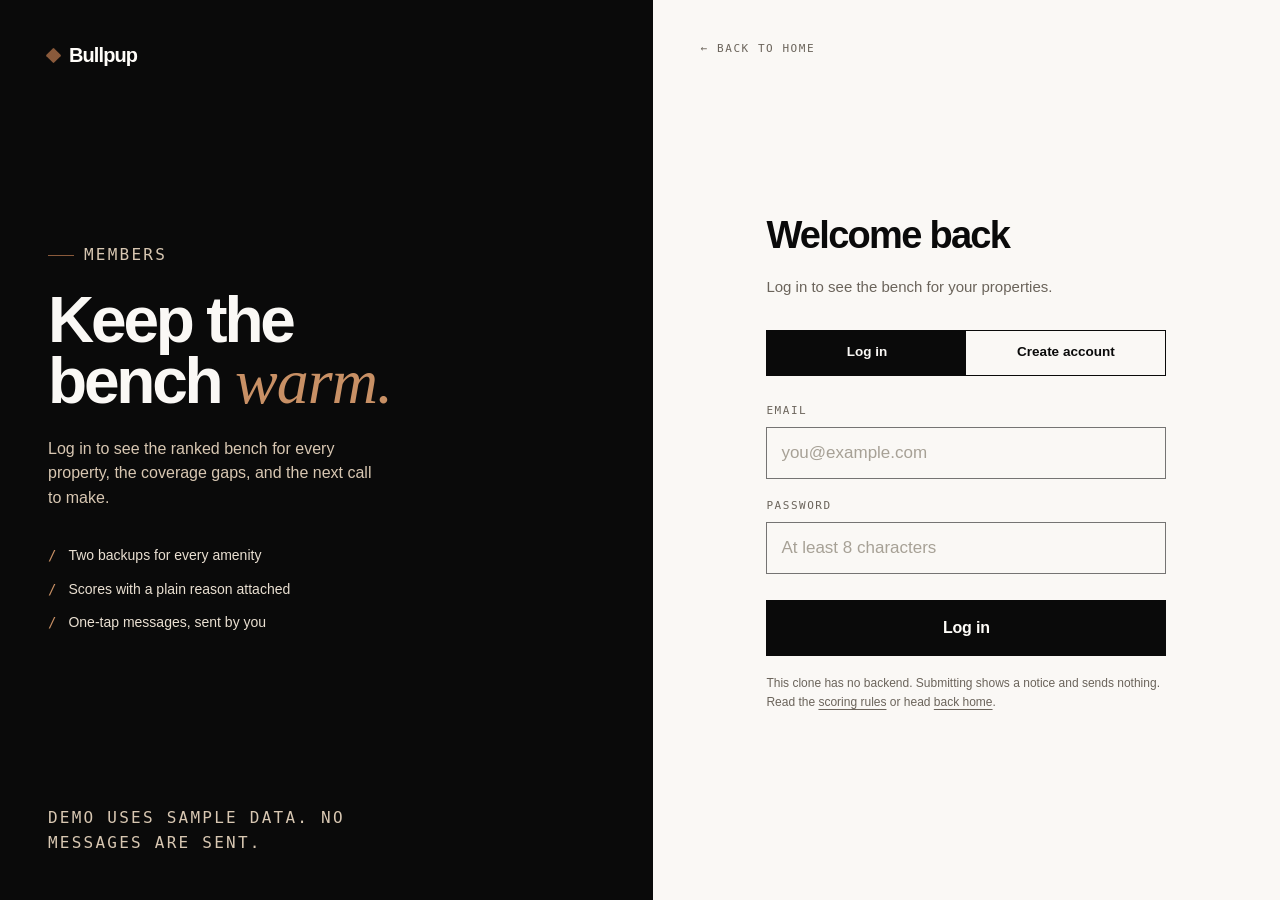
==== commit f205d40a: "Fix auth panel circle overlap and skip-link focus targets" ====
--- a/login/index.html
+++ b/login/index.html
@@ -41,12 +41,12 @@
       <h2 id="auth-title">Welcome back</h2>
       <p class="auth__sub" id="auth-sub">Log in to see the bench for your properties.</p>
 
-      <div class="tabs" role="tablist" aria-label="Account action">
-        <button type="button" role="tab" id="tab-login" aria-selected="true">Log in</button>
-        <button type="button" role="tab" id="tab-register" aria-selected="false" tabindex="-1">Create account</button>
+      <div class="tabs" role="group" aria-label="Account action">
+        <button type="button" id="tab-login" aria-pressed="true">Log in</button>
+        <button type="button" id="tab-register" aria-pressed="false">Create account</button>
       </div>
 
-      <form id="auth-form" novalidate>
+      <form id="auth-form" tabindex="-1" novalidate>
         <div class="field">
           <label class="mono" for="email">Email</label>
           <input id="email" name="email" type="email" autocomplete="email" placeholder="you@example.com" required>
--- a/assets/css/site.css
+++ b/assets/css/site.css
@@ -13,6 +13,7 @@
   --tan: #e9dfd1;
   --tan-2: #d8c7b2;
   --muted: #6b645b;
+  --muted-on-ink: #a89e92;
   --line: rgba(10, 10, 10, 0.14);
   --line-strong: rgba(10, 10, 10, 0.55);
   --sans: "Inter Tight", "Helvetica Neue", Arial, sans-serif;
@@ -58,6 +59,7 @@
   padding: 12px 18px;
 }
 .skip:focus { left: 12px; top: 12px; }
+main:focus, #auth-form:focus { outline: none; }
 
 .shell {
   width: 100%;
@@ -726,7 +728,7 @@
   border-bottom: 1px solid rgba(250, 248, 245, 0.14);
 }
 .footer .wordmark { color: var(--paper-bright); }
-.footer__tag { margin: 16px 0 0; color: var(--muted); font-size: 14px; max-width: 28ch; }
+.footer__tag { margin: 16px 0 0; color: var(--muted-on-ink); font-size: 14px; max-width: 28ch; }
 .footer h4 { margin: 0 0 14px; color: var(--paper-bright); }
 .footer ul { list-style: none; margin: 0; padding: 0; display: grid; gap: 9px; }
 .footer ul a { font-size: 14px; color: var(--tan-2); }
@@ -737,7 +739,7 @@
   justify-content: space-between;
   gap: 12px;
   padding-top: 24px;
-  color: var(--muted);
+  color: var(--muted-on-ink);
   font-size: 12px;
 }
 
@@ -766,8 +768,8 @@
 .auth__brand::after {
   content: "";
   position: absolute;
-  left: -120px;
-  bottom: -180px;
+  left: -220px;
+  bottom: -520px;
   width: 440px;
   height: 440px;
   border: 1px solid rgba(250, 248, 245, 0.16);
@@ -788,7 +790,7 @@
 .auth__points { list-style: none; margin: 34px 0 0; padding: 0; display: grid; gap: 12px; }
 .auth__points li { display: flex; gap: 12px; font-size: 14px; color: var(--tan); }
 .auth__points li::before { content: "/"; color: var(--brown-lit); font-family: var(--mono); }
-.auth__brand-foot { position: relative; z-index: 1; color: var(--muted); }
+.auth__brand-foot { position: relative; z-index: 1; color: var(--muted-on-ink); }
 
 .auth__panel { display: flex; flex-direction: column; padding: 40px 48px; }
 .auth__back { align-self: flex-start; color: var(--muted); }
@@ -811,7 +813,7 @@
   font-weight: 600;
   cursor: pointer;
 }
-.tabs button[aria-selected="true"] { background: var(--ink); color: var(--paper); }
+.tabs button[aria-pressed="true"] { background: var(--ink); color: var(--paper); }
 
 .field { margin-bottom: 18px; }
 .field label { display: block; margin-bottom: 8px; color: var(--muted); }
@@ -888,6 +890,11 @@
   .cta::after { display: none; }
   .footer__grid { grid-template-columns: 1fr 1fr; gap: 32px; }
   .auth__panel, .auth__brand { padding: 26px 20px; }
+  .auth__brand h1 { font-size: 38px; max-width: none; }
+  .auth__brand-mid { padding-block: 26px; }
+  .auth__brand p { margin-top: 16px; font-size: 14px; }
+  .auth__points { display: none; }
+  .auth__brand-foot { font-size: 10px; }
 }
 
 @media (prefers-reduced-motion: reduce) {
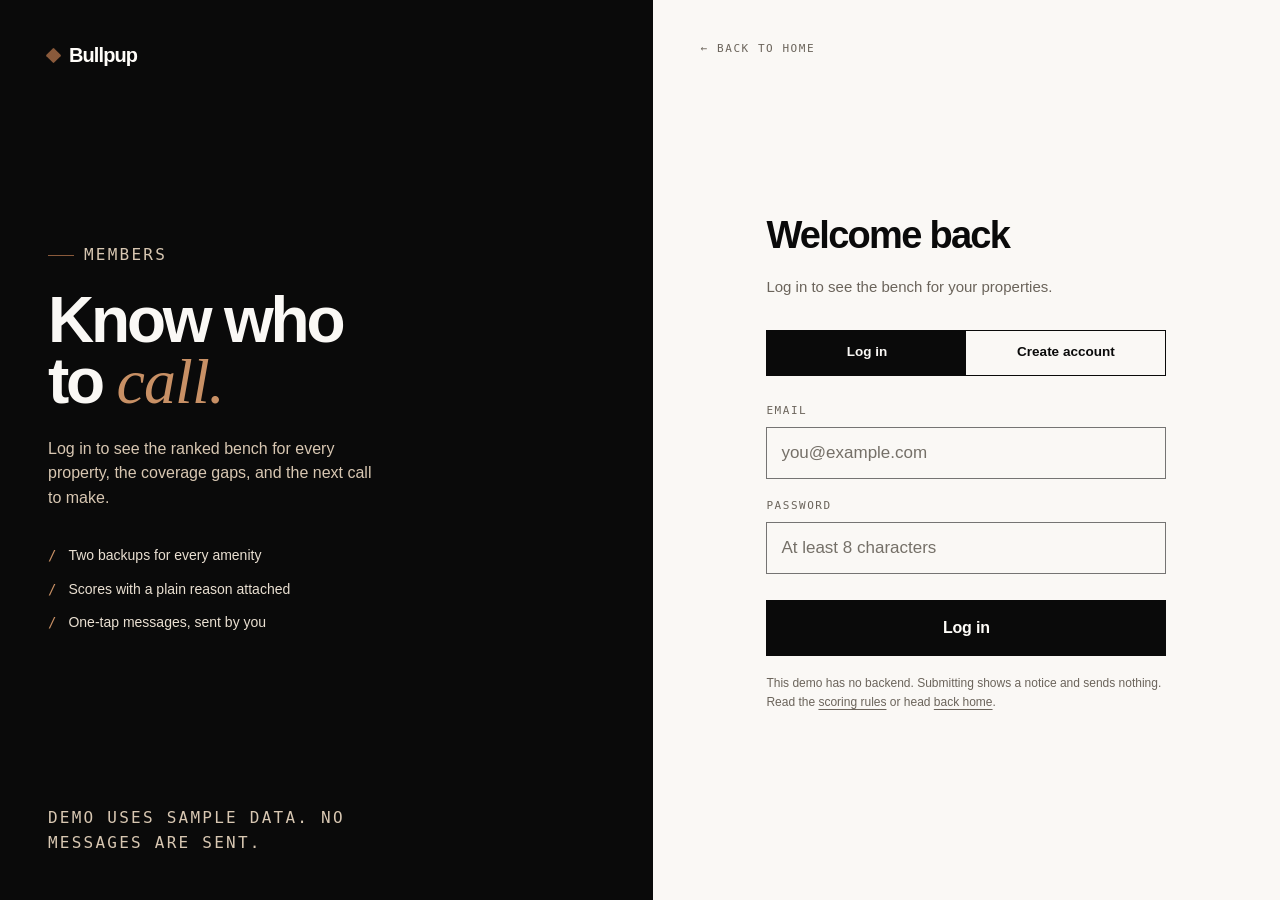
==== commit 6019392d: "Accessibility: form validation, ticker pause, focus rings, heading order" ====
--- a/login/index.html
+++ b/login/index.html
@@ -12,9 +12,9 @@
 <link rel="stylesheet" href="../assets/css/site.css">
 </head>
 <body>
-<a class="skip" href="#auth-form">Skip to form</a>
+<a class="skip" href="#main">Skip to form</a>
 
-<main class="auth">
+<main class="auth" id="main" tabindex="-1">
   <section class="auth__brand" aria-label="About Bullpup">
     <a class="wordmark" href="../" aria-label="Bullpup home">
       <span class="wordmark__dot" aria-hidden="true"></span>Bullpup
@@ -22,7 +22,7 @@
 
     <div class="auth__brand-mid">
       <p class="mono eyebrow">Members</p>
-      <h1>Keep the bench <span class="serif">warm.</span></h1>
+      <h1>Know who<br>to <span class="serif">call.</span></h1>
       <p>Log in to see the ranked bench for every property, the coverage gaps, and the next call to make.</p>
       <ul class="auth__points">
         <li>Two backups for every amenity</li>
@@ -64,7 +64,7 @@
       </form>
 
       <p class="form__fine">
-        This clone has no backend. Submitting shows a notice and sends nothing.
+        This demo has no backend. Submitting shows a notice and sends nothing.
         Read the <a href="../#scores">scoring rules</a> or head <a href="../">back home</a>.
       </p>
     </div>
--- a/assets/css/site.css
+++ b/assets/css/site.css
@@ -366,6 +366,8 @@
 /* ---------- ticker ---------- */
 
 .ticker {
+  position: relative;
+  padding-right: 64px;
   background: var(--ink);
   color: var(--paper);
   border-block: 1px solid var(--ink);
@@ -378,7 +380,24 @@
   width: max-content;
   animation: marquee 38s linear infinite;
 }
-.ticker:hover .ticker__track { animation-play-state: paused; }
+.ticker:hover .ticker__track,
+.ticker:focus-within .ticker__track,
+.ticker.is-paused .ticker__track { animation-play-state: paused; }
+
+.ticker__pause {
+  position: absolute;
+  top: 0;
+  right: 0;
+  bottom: 0;
+  width: 64px;
+  border: 0;
+  border-left: 1px solid rgba(250, 248, 245, 0.2);
+  background: var(--ink);
+  color: var(--tan-2);
+  font-size: 11px;
+  cursor: pointer;
+}
+.ticker__pause:hover { color: var(--paper-bright); }
 .ticker__group {
   display: flex;
   align-items: center;
@@ -407,6 +426,8 @@
 }
 
 /* ---------- sections ---------- */
+
+section[id] { scroll-margin-top: 84px; }
 
 .section { padding-block: 104px; border-bottom: 1px solid var(--line); }
 .section--tight { padding-block: 84px; }
@@ -565,7 +586,7 @@
   justify-self: end;
   color: var(--muted);
   font-family: var(--mono);
-  font-size: 10px;
+  font-size: 11px;
   letter-spacing: 0.1em;
 }
 .section--dark .weight__note { color: var(--tan-2); }
@@ -662,7 +683,7 @@
   border: 1px solid var(--line-strong);
   padding: 5px 8px;
   font-family: var(--mono);
-  font-size: 10px;
+  font-size: 11px;
   letter-spacing: 0.1em;
   text-transform: uppercase;
 }
@@ -729,7 +750,7 @@
 }
 .footer .wordmark { color: var(--paper-bright); }
 .footer__tag { margin: 16px 0 0; color: var(--muted-on-ink); font-size: 14px; max-width: 28ch; }
-.footer h4 { margin: 0 0 14px; color: var(--paper-bright); }
+.footer h3 { margin: 0 0 14px; color: var(--paper-bright); }
 .footer ul { list-style: none; margin: 0; padding: 0; display: grid; gap: 9px; }
 .footer ul a { font-size: 14px; color: var(--tan-2); }
 .footer ul a:hover { color: var(--paper-bright); }
@@ -825,8 +846,17 @@
   border: 1px solid var(--line-strong);
   transition: border-color 0.2s var(--ease), background 0.2s var(--ease);
 }
-.field input:focus { border-color: var(--chestnut); background: var(--paper-bright); outline: none; }
-.field input::placeholder { color: #a7a196; }
+.field input:focus {
+  border-color: var(--chestnut);
+  background: var(--paper-bright);
+  outline: none;
+  box-shadow: 0 0 0 3px color-mix(in srgb, var(--chestnut) 26%, transparent);
+}
+.field input[aria-invalid="true"] {
+  border-color: #a33b2a;
+  box-shadow: 0 0 0 3px rgba(163, 59, 42, 0.18);
+}
+.field input::placeholder { color: #757068; }
 
 .form__submit { width: 100%; margin-top: 8px; }
 .form__note {
@@ -894,7 +924,7 @@
   .auth__brand-mid { padding-block: 26px; }
   .auth__brand p { margin-top: 16px; font-size: 14px; }
   .auth__points { display: none; }
-  .auth__brand-foot { font-size: 10px; }
+  .auth__brand-foot { font-size: 11px; }
 }
 
 @media (prefers-reduced-motion: reduce) {
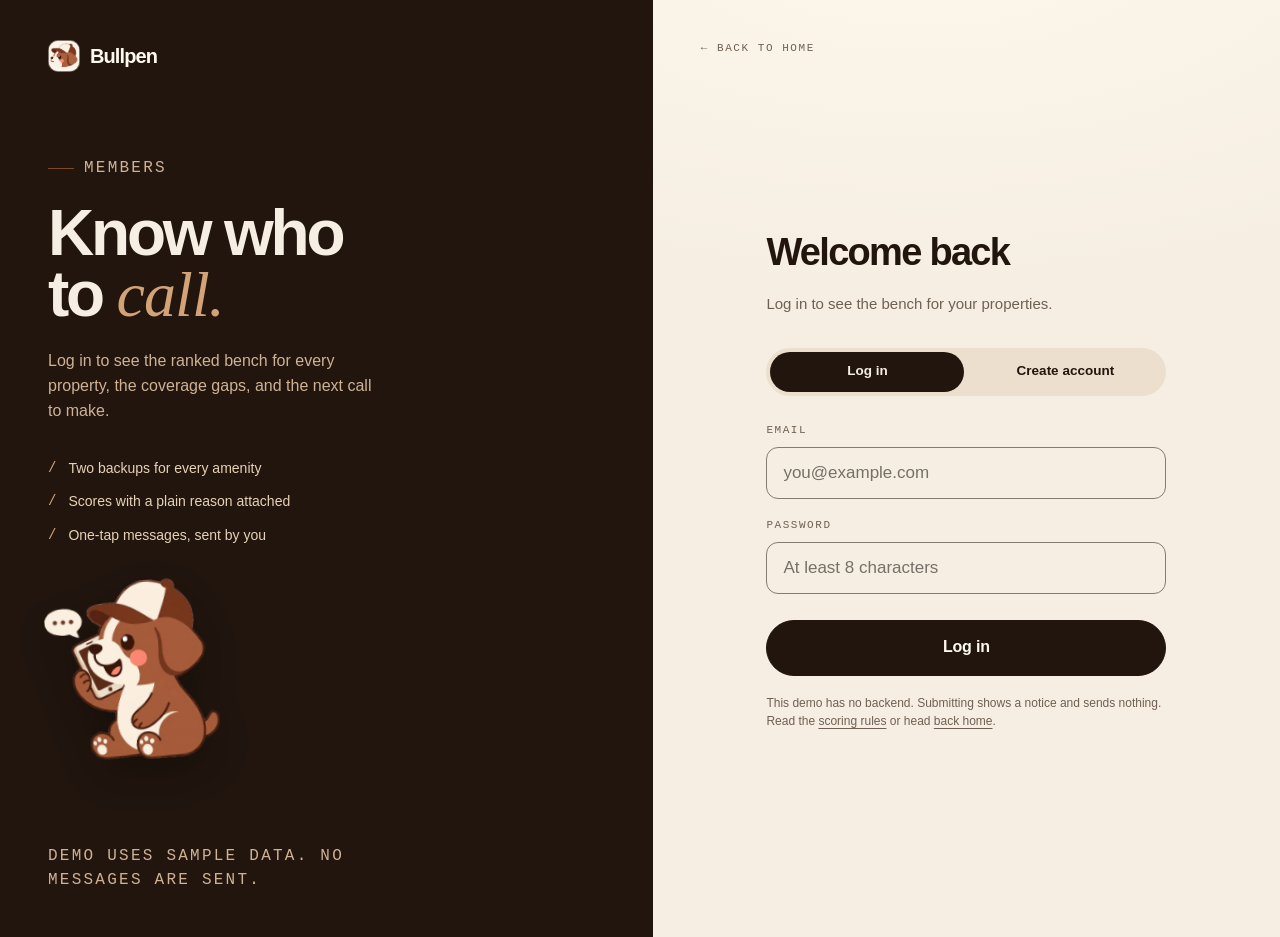
==== commit 5a604719: "Rebrand to Bullpen, restore mascot, coffee palette, Bricolage/Onest fonts, channel carousel" ====
--- a/login/index.html
+++ b/login/index.html
@@ -3,9 +3,9 @@
 <head>
 <meta charset="utf-8">
 <meta name="viewport" content="width=device-width, initial-scale=1">
-<title>Log in | Bullpup</title>
-<meta name="description" content="Log in to your Bullpup contractor bench.">
-<link rel="icon" href="../assets/favicon.svg" type="image/svg+xml">
+<title>Log in | Bullpen</title>
+<meta name="description" content="Log in to your Bullpen contractor bench.">
+<link rel="icon" href="../assets/favicon.png" type="image/png">
 <link rel="preload" href="../assets/fonts/InterTight-800.woff2" as="font" type="font/woff2" crossorigin>
 <link rel="preload" href="../assets/fonts/InstrumentSerif-400i.woff2" as="font" type="font/woff2" crossorigin>
 <link rel="stylesheet" href="../assets/fonts/fonts.css">
@@ -15,9 +15,9 @@
 <a class="skip" href="#main">Skip to form</a>
 
 <main class="auth" id="main" tabindex="-1">
-  <section class="auth__brand" aria-label="About Bullpup">
-    <a class="wordmark" href="../" aria-label="Bullpup home">
-      <span class="wordmark__dot" aria-hidden="true"></span>Bullpup
+  <section class="auth__brand" aria-label="About Bullpen">
+    <a class="wordmark" href="../" aria-label="Bullpen home">
+      <img class="wordmark__pup" src="../assets/mascot/pup-head.webp" alt="" width="32" height="32">Bullpen
     </a>
 
     <div class="auth__brand-mid">
@@ -29,6 +29,7 @@
         <li>Scores with a plain reason attached</li>
         <li>One-tap messages, sent by you</li>
       </ul>
+      <img class="auth__mascot" src="../assets/mascot/pup-phone.webp" alt="" width="766" height="815">
     </div>
 
     <p class="mono auth__brand-foot">Demo uses sample data. No messages are sent.</p>
--- a/assets/fonts/fonts.css
+++ b/assets/fonts/fonts.css
@@ -69,4 +69,63 @@
   font-display: swap;
   src: url('IBMPlexMono-500.woff2') format('woff2');
   unicode-range: U+0000-00FF, U+0131, U+0152-0153, U+02BB-02BC, U+02C6, U+02DA, U+02DC, U+0304, U+0308, U+0329, U+2000-206F, U+20AC, U+2122, U+2191, U+2193, U+2212, U+2215, U+FEFF, U+FFFD;
+}@font-face {
+  font-family: 'Bricolage Grotesque';
+  font-style: normal;
+  font-weight: 500;
+  font-stretch: 100%;
+  font-display: swap;
+  src: url('BricolageGrotesque-500.woff2') format('woff2');
+  unicode-range: U+0000-00FF, U+0131, U+0152-0153, U+02BB-02BC, U+02C6, U+02DA, U+02DC, U+0304, U+0308, U+0329, U+2000-206F, U+20AC, U+2122, U+2191, U+2193, U+2212, U+2215, U+FEFF, U+FFFD;
+}
+@font-face {
+  font-family: 'Bricolage Grotesque';
+  font-style: normal;
+  font-weight: 600;
+  font-stretch: 100%;
+  font-display: swap;
+  src: url('BricolageGrotesque-600.woff2') format('woff2');
+  unicode-range: U+0000-00FF, U+0131, U+0152-0153, U+02BB-02BC, U+02C6, U+02DA, U+02DC, U+0304, U+0308, U+0329, U+2000-206F, U+20AC, U+2122, U+2191, U+2193, U+2212, U+2215, U+FEFF, U+FFFD;
+}
+@font-face {
+  font-family: 'Bricolage Grotesque';
+  font-style: normal;
+  font-weight: 700;
+  font-stretch: 100%;
+  font-display: swap;
+  src: url('BricolageGrotesque-700.woff2') format('woff2');
+  unicode-range: U+0000-00FF, U+0131, U+0152-0153, U+02BB-02BC, U+02C6, U+02DA, U+02DC, U+0304, U+0308, U+0329, U+2000-206F, U+20AC, U+2122, U+2191, U+2193, U+2212, U+2215, U+FEFF, U+FFFD;
+}
+@font-face {
+  font-family: 'Bricolage Grotesque';
+  font-style: normal;
+  font-weight: 800;
+  font-stretch: 100%;
+  font-display: swap;
+  src: url('BricolageGrotesque-800.woff2') format('woff2');
+  unicode-range: U+0000-00FF, U+0131, U+0152-0153, U+02BB-02BC, U+02C6, U+02DA, U+02DC, U+0304, U+0308, U+0329, U+2000-206F, U+20AC, U+2122, U+2191, U+2193, U+2212, U+2215, U+FEFF, U+FFFD;
+}
+@font-face {
+  font-family: 'Onest';
+  font-style: normal;
+  font-weight: 400;
+  font-display: swap;
+  src: url('Onest-400.woff2') format('woff2');
+  unicode-range: U+0000-00FF, U+0131, U+0152-0153, U+02BB-02BC, U+02C6, U+02DA, U+02DC, U+0304, U+0308, U+0329, U+2000-206F, U+20AC, U+2122, U+2191, U+2193, U+2212, U+2215, U+FEFF, U+FFFD;
+}
+@font-face {
+  font-family: 'Onest';
+  font-style: normal;
+  font-weight: 500;
+  font-display: swap;
+  src: url('Onest-500.woff2') format('woff2');
+  unicode-range: U+0000-00FF, U+0131, U+0152-0153, U+02BB-02BC, U+02C6, U+02DA, U+02DC, U+0304, U+0308, U+0329, U+2000-206F, U+20AC, U+2122, U+2191, U+2193, U+2212, U+2215, U+FEFF, U+FFFD;
+}
+@font-face {
+  font-family: 'Onest';
+  font-style: normal;
+  font-weight: 600;
+  font-display: swap;
+  src: url('Onest-600.woff2') format('woff2');
+  unicode-range: U+0000-00FF, U+0131, U+0152-0153, U+02BB-02BC, U+02C6, U+02DA, U+02DC, U+0304, U+0308, U+0329, U+2000-206F, U+20AC, U+2122, U+2191, U+2193, U+2212, U+2215, U+FEFF, U+FFFD;
 }
--- a/assets/css/site.css
+++ b/assets/css/site.css
@@ -1,26 +1,30 @@
-/* Bullpup design system
+/* Bull 10 design system
    paper + ink + chestnut. No mascots. */
 
 :root {
-  --ink: #0a0a0a;
-  --ink-soft: #26251f;
-  --paper: #faf8f5;
-  --paper-bright: #fffdf9;
-  --bone: #efeae3;
-  --chestnut: #8a5a3b;
-  --chestnut-deep: #5f3720;
-  --brown-lit: #c89065;
-  --tan: #e9dfd1;
-  --tan-2: #d8c7b2;
-  --muted: #6b645b;
-  --muted-on-ink: #a89e92;
-  --line: rgba(10, 10, 10, 0.14);
-  --line-strong: rgba(10, 10, 10, 0.55);
-  --sans: "Inter Tight", "Helvetica Neue", Arial, sans-serif;
+  --ink: #21150e;
+  --ink-soft: #39281d;
+  --paper: #f6eee2;
+  --paper-bright: #fffaf1;
+  --bone: #ecdfcd;
+  --chestnut: #7b4a2c;
+  --chestnut-deep: #4b2d1b;
+  --brown-lit: #d3a377;
+  --tan: #e6d2b8;
+  --tan-2: #cfb296;
+  --muted: #6f6052;
+  --muted-on-ink: #b3a08c;
+  --line: rgba(33, 21, 14, 0.14);
+  --line-strong: rgba(33, 21, 14, 0.52);
+  --sans: "Onest", "Helvetica Neue", Arial, sans-serif;
+  --display: "Bricolage Grotesque", "Onest", "Helvetica Neue", Arial, sans-serif;
   --serif: "Instrument Serif", Georgia, serif;
   --mono: "IBM Plex Mono", ui-monospace, monospace;
   --ease: cubic-bezier(0.2, 0.7, 0.2, 1);
   --shell: 1320px;
+  --r-sm: 12px;
+  --r-md: 18px;
+  --r-lg: 28px;
 }
 
 * { box-sizing: border-box; }
@@ -29,7 +33,9 @@
 
 body {
   margin: 0;
-  background: var(--paper);
+  background:
+    radial-gradient(1100px 520px at 72% -8%, #fdf7ec 0%, transparent 70%),
+    var(--paper);
   color: var(--ink);
   font-family: var(--sans);
   font-size: 17px;
@@ -102,6 +108,7 @@
 }
 
 .wordmark {
+  font-family: var(--display);
   display: inline-flex;
   align-items: center;
   gap: 10px;
@@ -159,6 +166,7 @@
   height: 48px;
   padding: 0 22px;
   border: 1px solid var(--ink);
+  border-radius: 999px;
   background: transparent;
   font-size: 14.5px;
   font-weight: 600;
@@ -204,6 +212,7 @@
 }
 
 .hero h1 {
+  font-family: var(--display);
   margin: 26px 0 0;
   font-size: clamp(58px, 8.2vw, 124px);
   line-height: 0.9;
@@ -250,13 +259,17 @@
   position: absolute;
   inset: 18px -18px -18px 18px;
   border: 1px solid var(--line-strong);
+  border-radius: var(--r-lg);
   pointer-events: none;
 }
 
 .bench {
   position: relative;
+  will-change: transform;
   background: var(--paper-bright);
   border: 1px solid var(--ink);
+  border-radius: var(--r-lg);
+  overflow: hidden;
   box-shadow: 12px 12px 0 0 var(--chestnut);
 }
 
@@ -391,7 +404,7 @@
   bottom: 0;
   width: 64px;
   border: 0;
-  border-left: 1px solid rgba(250, 248, 245, 0.2);
+  border-left: 1px solid rgba(255, 250, 241, 0.2);
   background: var(--ink);
   color: var(--tan-2);
   font-size: 11px;
@@ -446,6 +459,7 @@
 }
 
 .section__head h2 {
+  font-family: var(--display);
   margin: 14px 0 0;
   font-size: clamp(40px, 5.2vw, 72px);
   line-height: 0.98;
@@ -469,7 +483,7 @@
   border-bottom: 1px solid var(--line);
   transition: background 0.3s var(--ease), padding-left 0.3s var(--ease);
 }
-.problem__row:hover { background: var(--bone); padding-left: 14px; }
+.problem__row:hover { background: var(--bone); padding-left: 14px; border-radius: 14px; }
 .problem__num { color: var(--muted); }
 .problem__name {
   font-size: clamp(24px, 3vw, 38px);
@@ -503,8 +517,9 @@
 .steps {
   display: grid;
   grid-template-columns: repeat(2, minmax(0, 1fr));
-  border-top: 1px solid var(--line-strong);
-  border-left: 1px solid var(--line-strong);
+  border: 1px solid var(--line-strong);
+  border-radius: var(--r-lg);
+  overflow: hidden;
 }
 .step {
   padding: 38px 36px 42px;
@@ -528,6 +543,7 @@
   background: var(--line-strong);
 }
 .step h3 {
+  font-family: var(--display);
   margin: 0;
   font-size: clamp(23px, 2.4vw, 30px);
   letter-spacing: -0.035em;
@@ -551,14 +567,14 @@
   align-items: start;
 }
 
-.weights { border-top: 1px solid rgba(250, 248, 245, 0.28); }
+.weights { border-top: 1px solid rgba(255, 250, 241, 0.28); }
 .weight {
   display: grid;
   grid-template-columns: 74px minmax(0, 1fr) 64px;
   gap: 18px;
   align-items: center;
   padding: 20px 0;
-  border-bottom: 1px solid rgba(250, 248, 245, 0.16);
+  border-bottom: 1px solid rgba(255, 250, 241, 0.16);
 }
 .weight__pct {
   font-family: var(--mono);
@@ -569,7 +585,7 @@
 .weight__bar {
   grid-column: 2 / 3;
   height: 4px;
-  background: rgba(250, 248, 245, 0.14);
+  background: rgba(255, 250, 241, 0.14);
   margin-top: -10px;
   overflow: hidden;
 }
@@ -598,7 +614,7 @@
   padding: 11px 0;
   color: var(--tan);
   font-size: 14.5px;
-  border-bottom: 1px solid rgba(250, 248, 245, 0.1);
+  border-bottom: 1px solid rgba(255, 250, 241, 0.1);
 }
 .rules li::before { content: "+"; color: var(--brown-lit); font-family: var(--mono); }
 
@@ -606,6 +622,7 @@
   background: var(--paper-bright);
   color: var(--ink);
   border: 1px solid var(--paper);
+  border-radius: var(--r-lg);
   padding: 28px;
   position: sticky;
   top: 96px;
@@ -618,7 +635,8 @@
   padding-bottom: 20px;
   border-bottom: 1px solid var(--line);
 }
-.scorecard h3 { margin: 0; font-size: 22px; letter-spacing: -0.03em; }
+.scorecard h3 {
+  font-family: var(--display); margin: 0; font-size: 22px; letter-spacing: -0.03em; }
 .scorecard__head p { margin: 4px 0 0; color: var(--muted); font-size: 13px; }
 .scorecard__score {
   display: flex;
@@ -655,19 +673,19 @@
 .properties {
   display: grid;
   grid-template-columns: repeat(3, minmax(0, 1fr));
-  gap: 0;
-  border-top: 1px solid var(--line-strong);
-  border-left: 1px solid var(--line-strong);
+  gap: 18px;
 }
 .property {
-  padding: 28px;
-  border-right: 1px solid var(--line-strong);
-  border-bottom: 1px solid var(--line-strong);
-  transition: background 0.3s var(--ease);
-}
-.property:hover { background: var(--paper-bright); }
+  padding: 26px;
+  border: 1px solid var(--line-strong);
+  border-radius: var(--r-md);
+  background: color-mix(in srgb, var(--paper-bright) 60%, transparent);
+  transition: background 0.3s var(--ease), transform 0.35s var(--ease);
+}
+.property:hover { background: var(--paper-bright); transform: translateY(-4px); }
 .property__loc { color: var(--muted); margin: 0 0 20px; }
 .property h3 {
+  font-family: var(--display);
   margin: 0;
   font-size: 24px;
   letter-spacing: -0.035em;
@@ -681,7 +699,8 @@
 }
 .chip {
   border: 1px solid var(--line-strong);
-  padding: 5px 8px;
+  border-radius: 999px;
+  padding: 5px 11px;
   font-family: var(--mono);
   font-size: 11px;
   letter-spacing: 0.1em;
@@ -704,10 +723,11 @@
 .cta {
   background: var(--ink);
   color: var(--paper-bright);
-  padding-block: 108px;
+  margin: 0 clamp(14px, 3vw, 40px) 40px;
+  padding-block: 96px;
+  border-radius: 32px;
   position: relative;
   overflow: hidden;
-  border-bottom: 1px solid var(--ink);
 }
 .cta::after {
   content: "";
@@ -716,12 +736,13 @@
   top: -160px;
   width: 520px;
   height: 520px;
-  border: 1px solid rgba(250, 248, 245, 0.16);
+  border: 1px solid rgba(255, 250, 241, 0.16);
   border-radius: 50%;
   pointer-events: none;
 }
 .cta__inner { position: relative; z-index: 1; }
 .cta h2 {
+  font-family: var(--display);
   max-width: 15ch;
   margin: 18px 0 0;
   font-size: clamp(44px, 6.6vw, 92px);
@@ -730,10 +751,10 @@
   font-weight: 750;
 }
 .cta h2 .serif { color: var(--brown-lit); }
-.cta p { margin: 28px 0 0; max-width: 52ch; color: rgba(250, 248, 245, 0.78); font-size: 18px; }
+.cta p { margin: 28px 0 0; max-width: 52ch; color: rgba(255, 250, 241, 0.78); font-size: 18px; }
 .cta__actions { display: flex; flex-wrap: wrap; gap: 12px; margin-top: 36px; }
 .cta .btn--paper { border-color: var(--paper-bright); }
-.cta .btn--ghost { border-color: rgba(250, 248, 245, 0.5); color: var(--paper-bright); }
+.cta .btn--ghost { border-color: rgba(255, 250, 241, 0.5); color: var(--paper-bright); }
 .cta .btn--ghost:hover { background: var(--paper-bright); color: var(--ink); border-color: var(--paper-bright); }
 .cta .eyebrow { color: var(--brown-lit); }
 .cta .eyebrow::before { background: var(--brown-lit); }
@@ -746,9 +767,10 @@
   grid-template-columns: 1.4fr 1fr 1fr 1fr;
   gap: 40px;
   padding-bottom: 56px;
-  border-bottom: 1px solid rgba(250, 248, 245, 0.14);
-}
-.footer .wordmark { color: var(--paper-bright); }
+  border-bottom: 1px solid rgba(255, 250, 241, 0.14);
+}
+.footer .wordmark {
+  font-family: var(--display); color: var(--paper-bright); }
 .footer__tag { margin: 16px 0 0; color: var(--muted-on-ink); font-size: 14px; max-width: 28ch; }
 .footer h3 { margin: 0 0 14px; color: var(--paper-bright); }
 .footer ul { list-style: none; margin: 0; padding: 0; display: grid; gap: 9px; }
@@ -793,12 +815,14 @@
   bottom: -520px;
   width: 440px;
   height: 440px;
-  border: 1px solid rgba(250, 248, 245, 0.16);
+  border: 1px solid rgba(255, 250, 241, 0.16);
   border-radius: 50%;
 }
-.auth__brand .wordmark { color: var(--paper-bright); }
+.auth__brand .wordmark {
+  font-family: var(--display); color: var(--paper-bright); }
 .auth__brand-mid { margin-block: auto; padding-block: 60px; position: relative; z-index: 1; }
 .auth__brand h1 {
+  font-family: var(--display);
   margin: 22px 0 0;
   font-size: clamp(44px, 5vw, 74px);
   line-height: 0.95;
@@ -817,23 +841,31 @@
 .auth__back { align-self: flex-start; color: var(--muted); }
 .auth__back:hover { color: var(--ink); }
 .auth__box { margin-block: auto; width: 100%; max-width: 400px; align-self: center; }
-.auth__box h2 { margin: 0; font-size: 38px; letter-spacing: -0.045em; font-weight: 750; }
+.auth__box h2 {
+  font-family: var(--display); margin: 0; font-size: 38px; letter-spacing: -0.045em; font-weight: 750; }
 .auth__sub { margin: 10px 0 0; color: var(--muted); font-size: 15px; }
 
 .tabs {
   display: flex;
+  gap: 4px;
   margin: 32px 0 26px;
-  border: 1px solid var(--ink);
+  padding: 4px;
+  background: var(--bone);
+  border-radius: 999px;
 }
 .tabs button {
   flex: 1;
-  height: 44px;
+  height: 40px;
   border: 0;
+  border-radius: 999px;
   background: transparent;
   font-size: 13.5px;
   font-weight: 600;
   cursor: pointer;
-}
+  transition: background 0.25s var(--ease), color 0.25s var(--ease);
+}
+.tabs button:hover { background: color-mix(in srgb, var(--paper-bright) 70%, transparent); }
+.tabs button[aria-pressed="true"]:hover { background: var(--ink); }
 .tabs button[aria-pressed="true"] { background: var(--ink); color: var(--paper); }
 
 .field { margin-bottom: 18px; }
@@ -841,9 +873,10 @@
 .field input {
   width: 100%;
   height: 52px;
-  padding: 0 14px;
+  padding: 0 16px;
   background: transparent;
   border: 1px solid var(--line-strong);
+  border-radius: var(--r-sm);
   transition: border-color 0.2s var(--ease), background 0.2s var(--ease);
 }
 .field input:focus {
@@ -861,8 +894,9 @@
 .form__submit { width: 100%; margin-top: 8px; }
 .form__note {
   margin: 18px 0 0;
-  padding: 13px 14px;
+  padding: 13px 16px;
   border-left: 3px solid var(--chestnut);
+  border-radius: 0 var(--r-sm) var(--r-sm) 0;
   background: var(--bone);
   font-size: 13px;
   color: var(--ink-soft);
@@ -920,7 +954,8 @@
   .cta::after { display: none; }
   .footer__grid { grid-template-columns: 1fr 1fr; gap: 32px; }
   .auth__panel, .auth__brand { padding: 26px 20px; }
-  .auth__brand h1 { font-size: 38px; max-width: none; }
+  .auth__brand h1 {
+  font-family: var(--display); font-size: 38px; max-width: none; }
   .auth__brand-mid { padding-block: 26px; }
   .auth__brand p { margin-top: 16px; font-size: 14px; }
   .auth__points { display: none; }
@@ -936,3 +971,215 @@
   }
   [data-reveal] { opacity: 1; transform: none; }
 }
+
+/* ---------- scroll progress + nav state ---------- */
+
+.scroll-progress {
+  position: fixed;
+  inset: 0 0 auto;
+  height: 2px;
+  z-index: 100;
+  pointer-events: none;
+  background: transparent;
+}
+.scroll-progress i {
+  display: block;
+  height: 100%;
+  background: var(--chestnut);
+  transform: scaleX(var(--progress, 0));
+  transform-origin: left;
+}
+
+.nav__inner { transition: height 0.3s var(--ease); }
+.nav.is-scrolled { box-shadow: 0 1px 0 var(--line), 0 12px 34px rgba(33, 21, 14, 0.07); }
+.nav.is-scrolled .nav__inner { height: 58px; }
+
+[data-reveal] {
+  filter: blur(6px);
+  transition: opacity 0.75s var(--ease), transform 0.75s var(--ease), filter 0.75s var(--ease);
+}
+[data-reveal].is-in { filter: blur(0); }
+
+/* ---------- channels carousel ---------- */
+
+.channels {
+  padding-block: 88px 92px;
+  border-bottom: 1px solid var(--line);
+  overflow: hidden;
+}
+.channels__head {
+  display: grid;
+  grid-template-columns: minmax(0, 0.9fr) minmax(0, 1.1fr);
+  gap: 48px;
+  align-items: end;
+  margin-bottom: 44px;
+}
+.channels h2 {
+  font-family: var(--display);
+  margin: 14px 0 0;
+  font-size: clamp(34px, 4.4vw, 60px);
+  line-height: 1;
+  letter-spacing: -0.045em;
+  font-weight: 750;
+}
+.channels__head > p { margin: 0 0 4px; color: var(--muted); max-width: 48ch; }
+
+.channels__carousel {
+  display: grid;
+  gap: 14px;
+  -webkit-mask-image: linear-gradient(90deg, transparent, #000 7%, #000 93%, transparent);
+  mask-image: linear-gradient(90deg, transparent, #000 7%, #000 93%, transparent);
+}
+.channels__row { overflow: hidden; }
+.channels__track {
+  display: flex;
+  width: max-content;
+  animation: channel-scroll 52s linear infinite;
+}
+.channels__row--reverse .channels__track {
+  animation-duration: 61s;
+  animation-direction: reverse;
+}
+.channels__row:hover .channels__track { animation-play-state: paused; }
+@keyframes channel-scroll {
+  to { transform: translateX(-50%); }
+}
+
+.channel {
+  display: flex;
+  align-items: center;
+  gap: 12px;
+  margin-right: 14px;
+  padding: 9px 20px 9px 9px;
+  border: 1px solid var(--line-strong);
+  border-radius: 999px;
+  background: color-mix(in srgb, var(--paper-bright) 62%, transparent);
+  transition: border-color 0.25s var(--ease), background 0.25s var(--ease);
+}
+.channel:hover { border-color: var(--chestnut); background: var(--paper-bright); }
+.channel__mark {
+  width: 36px;
+  height: 36px;
+  flex-shrink: 0;
+  display: grid;
+  place-items: center;
+  border-radius: 50%;
+  background: var(--chestnut);
+  color: var(--paper-bright);
+  font-family: var(--mono);
+  font-size: 13px;
+}
+.channel:nth-child(even) .channel__mark { background: var(--ink); }
+.channel__name {
+  font-size: 14.5px;
+  font-weight: 650;
+  letter-spacing: -0.015em;
+  line-height: 1.1;
+  white-space: nowrap;
+}
+.channel__name small {
+  display: block;
+  margin-top: 3px;
+  font-family: var(--mono);
+  font-size: 10px;
+  font-weight: 400;
+  letter-spacing: 0.08em;
+  text-transform: uppercase;
+  color: var(--muted);
+}
+
+@media (max-width: 900px) {
+  .channels__head { grid-template-columns: 1fr; gap: 18px; margin-bottom: 32px; }
+}
+@media (max-width: 640px) {
+  .channels { padding-block: 62px 66px; }
+  .channel__name small { display: none; }
+  .channel { padding: 8px 16px 8px 8px; }
+  .channel__mark { width: 30px; height: 30px; font-size: 11px; }
+  .cta { margin: 0 12px 24px; border-radius: 24px; }
+}
+
+@media (prefers-reduced-motion: reduce) {
+  .channels__track { animation: none; }
+}
+
+/* ---------- mascots ---------- */
+
+.wordmark__pup {
+  width: 32px;
+  height: 32px;
+  border-radius: 10px;
+  object-fit: cover;
+  border: 1px solid var(--line-strong);
+  background: var(--bone);
+}
+
+.hero-art { position: relative; }
+.hero-art__pup {
+  position: absolute;
+  left: -112px;
+  bottom: -46px;
+  width: 228px;
+  height: auto;
+  z-index: 0;
+  transform: rotate(-4deg);
+  filter: drop-shadow(0 18px 26px rgba(33, 21, 14, 0.16));
+  pointer-events: none;
+}
+
+.section { position: relative; }
+.section-mascot {
+  position: absolute;
+  right: max(24px, calc((100vw - var(--shell)) / 2 + 28px));
+  bottom: 44px;
+  width: 168px;
+  height: auto;
+  transform: rotate(3deg);
+  pointer-events: none;
+}
+
+.cta__pup {
+  position: absolute;
+  right: clamp(28px, 6vw, 90px);
+  bottom: -18px;
+  width: clamp(170px, 18vw, 260px);
+  height: auto;
+  z-index: 0;
+  transform: rotate(2deg);
+  filter: drop-shadow(0 20px 30px rgba(0, 0, 0, 0.28));
+  pointer-events: none;
+}
+
+.footer__pup {
+  width: 54px;
+  height: 54px;
+  margin-top: 18px;
+  border-radius: 50%;
+  border: 1px solid var(--line-strong);
+  background: var(--bone);
+  object-fit: cover;
+}
+
+.auth__mascot {
+  width: 168px;
+  height: auto;
+  margin-top: 34px;
+  transform: rotate(-4deg);
+  filter: drop-shadow(0 16px 24px rgba(0, 0, 0, 0.3));
+}
+
+@media (max-width: 1120px) {
+  .section-mascot { display: none; }
+  .hero-art__pup { left: -70px; width: 190px; }
+}
+
+@media (max-width: 900px) {
+  .hero-art__pup { left: -18px; bottom: -30px; width: 150px; }
+  .cta__pup { display: none; }
+  .auth__mascot { width: 130px; margin-top: 22px; }
+}
+
+@media (max-width: 640px) {
+  .hero-art__pup { display: none; }
+  .wordmark__pup { width: 28px; height: 28px; border-radius: 8px; }
+}
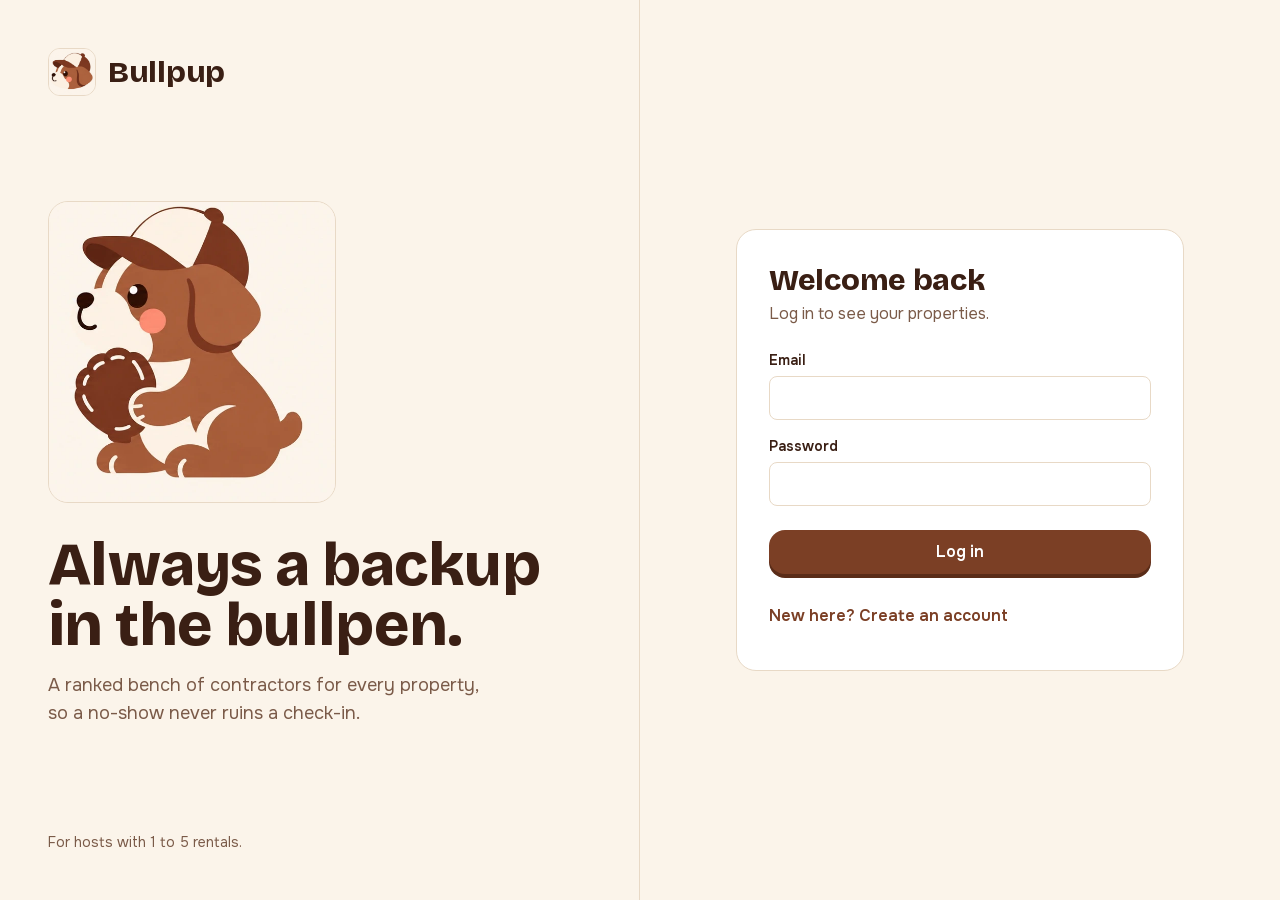
==== commit c8252371: "Revert UI to the original copied site" ====
--- a/login/index.html
+++ b/login/index.html
@@ -1,77 +1,2 @@
-<!DOCTYPE html>
-<html lang="en">
-<head>
-<meta charset="utf-8">
-<meta name="viewport" content="width=device-width, initial-scale=1">
-<title>Log in | Bullpen</title>
-<meta name="description" content="Log in to your Bullpen contractor bench.">
-<link rel="icon" href="../assets/favicon.png" type="image/png">
-<link rel="preload" href="../assets/fonts/InterTight-800.woff2" as="font" type="font/woff2" crossorigin>
-<link rel="preload" href="../assets/fonts/InstrumentSerif-400i.woff2" as="font" type="font/woff2" crossorigin>
-<link rel="stylesheet" href="../assets/fonts/fonts.css">
-<link rel="stylesheet" href="../assets/css/site.css">
-</head>
-<body>
-<a class="skip" href="#main">Skip to form</a>
-
-<main class="auth" id="main" tabindex="-1">
-  <section class="auth__brand" aria-label="About Bullpen">
-    <a class="wordmark" href="../" aria-label="Bullpen home">
-      <img class="wordmark__pup" src="../assets/mascot/pup-head.webp" alt="" width="32" height="32">Bullpen
-    </a>
-
-    <div class="auth__brand-mid">
-      <p class="mono eyebrow">Members</p>
-      <h1>Know who<br>to <span class="serif">call.</span></h1>
-      <p>Log in to see the ranked bench for every property, the coverage gaps, and the next call to make.</p>
-      <ul class="auth__points">
-        <li>Two backups for every amenity</li>
-        <li>Scores with a plain reason attached</li>
-        <li>One-tap messages, sent by you</li>
-      </ul>
-      <img class="auth__mascot" src="../assets/mascot/pup-phone.webp" alt="" width="766" height="815">
-    </div>
-
-    <p class="mono auth__brand-foot">Demo uses sample data. No messages are sent.</p>
-  </section>
-
-  <section class="auth__panel">
-    <a class="mono auth__back" href="../">&larr; Back to home</a>
-
-    <div class="auth__box">
-      <h2 id="auth-title">Welcome back</h2>
-      <p class="auth__sub" id="auth-sub">Log in to see the bench for your properties.</p>
-
-      <div class="tabs" role="group" aria-label="Account action">
-        <button type="button" id="tab-login" aria-pressed="true">Log in</button>
-        <button type="button" id="tab-register" aria-pressed="false">Create account</button>
-      </div>
-
-      <form id="auth-form" tabindex="-1" novalidate>
-        <div class="field">
-          <label class="mono" for="email">Email</label>
-          <input id="email" name="email" type="email" autocomplete="email" placeholder="you@example.com" required>
-        </div>
-        <div class="field">
-          <label class="mono" for="password">Password</label>
-          <input id="password" name="password" type="password" autocomplete="current-password" placeholder="At least 8 characters" minlength="8" required>
-        </div>
-        <div class="field" id="confirm-field" hidden>
-          <label class="mono" for="confirm-password">Confirm password</label>
-          <input id="confirm-password" name="confirm-password" type="password" autocomplete="new-password" placeholder="Repeat password">
-        </div>
-        <button class="btn btn--ink btn--lg form__submit" type="submit" id="auth-submit">Log in</button>
-        <p class="form__note" id="auth-note" role="status" aria-live="polite" hidden></p>
-      </form>
-
-      <p class="form__fine">
-        This demo has no backend. Submitting shows a notice and sends nothing.
-        Read the <a href="../#scores">scoring rules</a> or head <a href="../">back home</a>.
-      </p>
-    </div>
-  </section>
-</main>
-
-<script src="../assets/js/auth.js" defer></script>
-</body>
-</html>
+<!DOCTYPE html><!--7s9mUIiERMC29GiCe6VZT--><html lang="en" class="__variable_e9b148 __variable_408a5f"><head><meta charSet="utf-8"/><meta name="viewport" content="width=device-width, initial-scale=1"/><link rel="preload" href="../_next/static/media/5643d86c43b952f5-s.p.woff2" as="font" crossorigin="" type="font/woff2"/><link rel="preload" href="../_next/static/media/cd87a8f174d93ac6-s.p.woff2" as="font" crossorigin="" type="font/woff2"/><link rel="preload" as="image" href="../mascot/pup-head.webp"/><link rel="preload" as="image" href="../mascot/pup-glove.webp"/><link rel="stylesheet" href="../_next/static/css/d84547b8e7f5cf28.css" data-precedence="next"/><link rel="preload" as="script" fetchPriority="low" href="../_next/static/chunks/webpack-3c6641b5c29a46f2.js"/><script src="../_next/static/chunks/4bd1b696-c023c6e3521b1417.js" async=""></script><script src="../_next/static/chunks/255-27bd810b2b0e7027.js" async=""></script><script src="../_next/static/chunks/main-app-2ecc3bf42ae2d122.js" async=""></script><script src="../_next/static/chunks/210-b87b4162a7fa3243.js" async=""></script><script src="../_next/static/chunks/720-2128387cf983b18a.js" async=""></script><script src="../_next/static/chunks/app/layout-05d6f5af019afc07.js?v=3" async=""></script><script src="../_next/static/chunks/app/login/page-130d00e168b47a44.js?v=3" async=""></script><meta name="next-size-adjust" content=""/><title>Bullpup | Your contractor backup bench</title><meta name="description" content="A ranked backup bench of contractors for every rental property and amenity."/><link rel="icon" href="../mascot/pup-head.webp"/><script src="../_next/static/chunks/polyfills-42372ed130431b0a.js" noModule=""></script></head><body><div hidden=""><!--$--><!--/$--></div><div class="min-h-screen grid lg:grid-cols-2"><section class="hidden lg:flex flex-col justify-between p-12 border-r-[1.5px] border-line"><a href="../" class="flex items-center gap-3" data-testid="login-home-link"><img src="../mascot/pup-head.webp" alt="Bullpup puppy" class="h-12 w-12 rounded-xl border-[1.5px] border-line"/><span class="font-head text-3xl">Bullpup</span></a><div class="animate-rise"><img src="../mascot/pup-glove.webp" alt="Bullpup puppy holding a glove" class="w-72 rounded-card border-[1.5px] border-line"/><h1 class="mt-8 text-5xl lg:text-6xl text-espresso max-w-lg">Always a backup in the bullpen.</h1><p class="mt-4 text-lg text-cocoa max-w-md">A ranked bench of contractors for every property, so a no-show never ruins a check-in.</p></div><p class="text-sm text-cocoa">For hosts with 1 to 5 rentals.</p></section><section class="flex items-center justify-center p-5 sm:p-10"><div class="w-full max-w-md"><div class="lg:hidden flex items-center gap-3 mb-8"><img src="../mascot/pup-head.webp" alt="Bullpup puppy" class="h-12 w-12 rounded-xl border-[1.5px] border-line"/><span class="font-head text-3xl">Bullpup</span></div><form class="card p-6 sm:p-8 animate-rise" data-testid="auth-form"><h2 class="text-3xl text-espresso">Welcome back</h2><p class="mt-1 text-cocoa">Log in to see your properties.</p><div class="mt-6 flex flex-col gap-4"><label class="flex flex-col gap-1.5 text-sm font-semibold">Email<input class="field" type="email" required="" autoComplete="email" data-testid="login-email-input" value=""/></label><label class="flex flex-col gap-1.5 text-sm font-semibold">Password<input class="field" type="password" required="" autoComplete="current-password" data-testid="login-password-input" value=""/></label><button class="btn btn-primary w-full mt-2" data-testid="login-submit-button">Log in</button></div><button type="button" class="btn-link mt-4" data-testid="auth-toggle-mode-button">New here? Create an account</button></form></div></section></div><!--$--><!--/$--><section aria-label="Notifications alt+T" tabindex="-1" aria-live="polite" aria-relevant="additions text" aria-atomic="false"></section><script src="../_next/static/chunks/webpack-3c6641b5c29a46f2.js" id="_R_" async=""></script><script>(self.__next_f=self.__next_f||[]).push([0])</script><script>self.__next_f.push([1,"1:\"$Sreact.fragment\"\n2:I[2942,[\"210\",\"static/chunks/210-b87b4162a7fa3243.js\",\"720\",\"static/chunks/720-2128387cf983b18a.js\",\"177\",\"static/chunks/app/layout-05d6f5af019afc07.js\"],\"Providers\"]\n3:I[9766,[],\"\"]\n4:I[8924,[],\"\"]\n5:I[1402,[\"210\",\"static/chunks/210-b87b4162a7fa3243.js\",\"720\",\"static/chunks/720-2128387cf983b18a.js\",\"177\",\"static/chunks/app/layout-05d6f5af019afc07.js\"],\"\"]\n6:I[1959,[],\"ClientPageRoot\"]\n7:I[9107,[\"210\",\"static/chunks/210-b87b4162a7fa3243.js\",\"520\",\"static/chunks/app/login/page-130d00e168b47a44.js\"],\"default\"]\na:I[4431,[],\"OutletBoundary\"]\nc:I[5278,[],\"AsyncMetadataOutlet\"]\ne:I[4431,[],\"ViewportBoundary\"]\n10:I[4431,[],\"MetadataBoundary\"]\n11:\"$Sreact.suspense\"\n13:I[7150,[],\"\"]\n:HL[\"../_next/static/media/5643d86c43b952f5-s.p.woff2\",\"font\",{\"crossOrigin\":\"\",\"type\":\"font/woff2\"}]\n:HL[\"../_next/static/media/cd87a8f174d93ac6-s.p.woff2\",\"font\",{\"crossOrigin\":\"\",\"type\":\"font/woff2\"}]\n:HL[\"../_next/static/css/d84547b8e7f5cf28.css\",\"style\"]\n"])</script><script>self.__next_f.push([1,"0:{\"P\":null,\"b\":\"7s9mUIiERMC29GiCe6VZT\",\"p\":\"\",\"c\":[\"\",\"login\",\"\"],\"i\":false,\"f\":[[[\"\",{\"children\":[\"login\",{\"children\":[\"__PAGE__\",{}]}]},\"$undefined\",\"$undefined\",true],[\"\",[\"$\",\"$1\",\"c\",{\"children\":[[[\"$\",\"link\",\"0\",{\"rel\":\"stylesheet\",\"href\":\"../_next/static/css/d84547b8e7f5cf28.css\",\"precedence\":\"next\",\"crossOrigin\":\"$undefined\",\"nonce\":\"$undefined\"}]],[\"$\",\"html\",null,{\"lang\":\"en\",\"className\":\"__variable_e9b148 __variable_408a5f\",\"children\":[\"$\",\"body\",null,{\"children\":[[\"$\",\"$L2\",null,{\"children\":[\"$\",\"$L3\",null,{\"parallelRouterKey\":\"children\",\"error\":\"$undefined\",\"errorStyles\":\"$undefined\",\"errorScripts\":\"$undefined\",\"template\":[\"$\",\"$L4\",null,{}],\"templateStyles\":\"$undefined\",\"templateScripts\":\"$undefined\",\"notFound\":[[[\"$\",\"title\",null,{\"children\":\"404: This page could not be found.\"}],[\"$\",\"div\",null,{\"style\":{\"fontFamily\":\"system-ui,\\\"Segoe UI\\\",Roboto,Helvetica,Arial,sans-serif,\\\"Apple Color Emoji\\\",\\\"Segoe UI Emoji\\\"\",\"height\":\"100vh\",\"textAlign\":\"center\",\"display\":\"flex\",\"flexDirection\":\"column\",\"alignItems\":\"center\",\"justifyContent\":\"center\"},\"children\":[\"$\",\"div\",null,{\"children\":[[\"$\",\"style\",null,{\"dangerouslySetInnerHTML\":{\"__html\":\"body{color:#000;background:#fff;margin:0}.next-error-h1{border-right:1px solid rgba(0,0,0,.3)}@media (prefers-color-scheme:dark){body{color:#fff;background:#000}.next-error-h1{border-right:1px solid rgba(255,255,255,.3)}}\"}}],[\"$\",\"h1\",null,{\"className\":\"next-error-h1\",\"style\":{\"display\":\"inline-block\",\"margin\":\"0 20px 0 0\",\"padding\":\"0 23px 0 0\",\"fontSize\":24,\"fontWeight\":500,\"verticalAlign\":\"top\",\"lineHeight\":\"49px\"},\"children\":404}],[\"$\",\"div\",null,{\"style\":{\"display\":\"inline-block\"},\"children\":[\"$\",\"h2\",null,{\"style\":{\"fontSize\":14,\"fontWeight\":400,\"lineHeight\":\"49px\",\"margin\":0},\"children\":\"This page could not be found.\"}]}]]}]}]],[]],\"forbidden\":\"$undefined\",\"unauthorized\":\"$undefined\"}]}],[\"$\",\"$L5\",null,{\"src\":\"https://assets.emergent.sh/scripts/emergent-main.js\",\"strategy\":\"afterInteractive\"}]]}]}]]}],{\"children\":[\"login\",[\"$\",\"$1\",\"c\",{\"children\":[null,[\"$\",\"$L3\",null,{\"parallelRouterKey\":\"children\",\"error\":\"$undefined\",\"errorStyles\":\"$undefined\",\"errorScripts\":\"$undefined\",\"template\":[\"$\",\"$L4\",null,{}],\"templateStyles\":\"$undefined\",\"templateScripts\":\"$undefined\",\"notFound\":\"$undefined\",\"forbidden\":\"$undefined\",\"unauthorized\":\"$undefined\"}]]}],{\"children\":[\"__PAGE__\",[\"$\",\"$1\",\"c\",{\"children\":[[\"$\",\"$L6\",null,{\"Component\":\"$7\",\"searchParams\":{},\"params\":{},\"promises\":[\"$@8\",\"$@9\"]}],null,[\"$\",\"$La\",null,{\"children\":[\"$Lb\",[\"$\",\"$Lc\",null,{\"promise\":\"$@d\"}]]}]]}],{},null,false]},null,false]},null,false],[\"$\",\"$1\",\"h\",{\"children\":[null,[[\"$\",\"$Le\",null,{\"children\":\"$Lf\"}],[\"$\",\"meta\",null,{\"name\":\"next-size-adjust\",\"content\":\"\"}]],[\"$\",\"$L10\",null,{\"children\":[\"$\",\"div\",null,{\"hidden\":true,\"children\":[\"$\",\"$11\",null,{\"fallback\":null,\"children\":\"$L12\"}]}]}]]}],false]],\"m\":\"$undefined\",\"G\":[\"$13\",[]],\"s\":false,\"S\":true}\n"])</script><script>self.__next_f.push([1,"8:{}\n9:\"$0:f:0:1:2:children:2:children:1:props:children:0:props:params\"\n"])</script><script>self.__next_f.push([1,"f:[[\"$\",\"meta\",\"0\",{\"charSet\":\"utf-8\"}],[\"$\",\"meta\",\"1\",{\"name\":\"viewport\",\"content\":\"width=device-width, initial-scale=1\"}]]\nb:null\n"])</script><script>self.__next_f.push([1,"14:I[622,[],\"IconMark\"]\nd:{\"metadata\":[[\"$\",\"title\",\"0\",{\"children\":\"Bullpup | Your contractor backup bench\"}],[\"$\",\"meta\",\"1\",{\"name\":\"description\",\"content\":\"A ranked backup bench of contractors for every rental property and amenity.\"}],[\"$\",\"link\",\"2\",{\"rel\":\"icon\",\"href\":\"../mascot/pup-head.webp\"}],[\"$\",\"$L14\",\"3\",{}]],\"error\":null,\"digest\":\"$undefined\"}\n"])</script><script>self.__next_f.push([1,"12:\"$d:metadata\"\n"])</script>
+</body></html>
--- a/_next/static/css/d84547b8e7f5cf28.css
+++ b/_next/static/css/d84547b8e7f5cf28.css
@@ -0,0 +1,3 @@
+@font-face{font-family:Bricolage Grotesque;font-style:normal;font-weight:800;font-stretch:100%;font-display:swap;src:url(../media/f9b73ee62f4ac3b6-s.woff2) format("woff2");unicode-range:u+0102-0103,u+0110-0111,u+0128-0129,u+0168-0169,u+01a0-01a1,u+01af-01b0,u+0300-0301,u+0303-0304,u+0308-0309,u+0323,u+0329,u+1ea0-1ef9,u+20ab}@font-face{font-family:Bricolage Grotesque;font-style:normal;font-weight:800;font-stretch:100%;font-display:swap;src:url(../media/04f489a66292d07b-s.woff2) format("woff2");unicode-range:u+0100-02ba,u+02bd-02c5,u+02c7-02cc,u+02ce-02d7,u+02dd-02ff,u+0304,u+0308,u+0329,u+1d00-1dbf,u+1e00-1e9f,u+1ef2-1eff,u+2020,u+20a0-20ab,u+20ad-20c4,u+2113,u+2c60-2c7f,u+a720-a7ff}@font-face{font-family:Bricolage Grotesque;font-style:normal;font-weight:800;font-stretch:100%;font-display:swap;src:url(../media/5643d86c43b952f5-s.p.woff2) format("woff2");unicode-range:u+00??,u+0131,u+0152-0153,u+02bb-02bc,u+02c6,u+02da,u+02dc,u+0304,u+0308,u+0329,u+2000-206f,u+20ac,u+2122,u+2191,u+2193,u+2212,u+2215,u+feff,u+fffd}@font-face{font-family:Bricolage Grotesque Fallback;src:local("Arial");ascent-override:88.21%;descent-override:25.61%;line-gap-override:0.00%;size-adjust:105.43%}.__className_e9b148{font-family:Bricolage Grotesque,Bricolage Grotesque Fallback;font-weight:800;font-style:normal}.__variable_e9b148{--font-head:"Bricolage Grotesque","Bricolage Grotesque Fallback"}@font-face{font-family:Onest;font-style:normal;font-weight:400;font-display:swap;src:url(../media/be4f912c06e1e110-s.woff2) format("woff2");unicode-range:u+0460-052f,u+1c80-1c8a,u+20b4,u+2de0-2dff,u+a640-a69f,u+fe2e-fe2f}@font-face{font-family:Onest;font-style:normal;font-weight:400;font-display:swap;src:url(../media/6961d055d00ff7ec-s.woff2) format("woff2");unicode-range:u+0301,u+0400-045f,u+0490-0491,u+04b0-04b1,u+2116}@font-face{font-family:Onest;font-style:normal;font-weight:400;font-display:swap;src:url(../media/1dd116e7162c5f47-s.woff2) format("woff2");unicode-range:u+0302-0303,u+0305,u+0307-0308,u+0310,u+0312,u+0315,u+031a,u+0326-0327,u+032c,u+032f-0330,u+0332-0333,u+0338,u+033a,u+0346,u+034d,u+0391-03a1,u+03a3-03a9,u+03b1-03c9,u+03d1,u+03d5-03d6,u+03f0-03f1,u+03f4-03f5,u+2016-2017,u+2034-2038,u+203c,u+2040,u+2043,u+2047,u+2050,u+2057,u+205f,u+2070-2071,u+2074-209f,u+20d0-20dc,u+20e1,u+20e5-20ef,u+2100-2112,u+2114-2115,u+2117-2121,u+2123-214f,u+2190,u+2192,u+2194-21ae,u+21b0-21e5,u+21f1-21f2,u+21f4-2211,u+2213-2214,u+2216-22ff,u+2308-230b,u+2310,u+2319,u+231c-2321,u+2336-237a,u+237c,u+2395,u+239b-23b7,u+23d0,u+23dc-23e1,u+2474-2475,u+25af,u+25b3,u+25b7,u+25bd,u+25c1,u+25ca,u+25cc,u+25fb,u+266d-266f,u+27c0-27ff,u+2900-2aff,u+2b0e-2b11,u+2b30-2b4c,u+2bfe,u+3030,u+ff5b,u+ff5d,u+1d400-1d7ff,u+1ee??}@font-face{font-family:Onest;font-style:normal;font-weight:400;font-display:swap;src:url(../media/25408a68d73c6c69-s.woff2) format("woff2");unicode-range:u+0001-000c,u+000e-001f,u+007f-009f,u+20dd-20e0,u+20e2-20e4,u+2150-218f,u+2190,u+2192,u+2194-2199,u+21af,u+21e6-21f0,u+21f3,u+2218-2219,u+2299,u+22c4-22c6,u+2300-243f,u+2440-244a,u+2460-24ff,u+25a0-27bf,u+28??,u+2921-2922,u+2981,u+29bf,u+29eb,u+2b??,u+4dc0-4dff,u+fff9-fffb,u+10140-1018e,u+10190-1019c,u+101a0,u+101d0-101fd,u+102e0-102fb,u+10e60-10e7e,u+1d2c0-1d2d3,u+1d2e0-1d37f,u+1f0??,u+1f100-1f1ae,u+1f1e6-1f1ff,u+1f30d-1f30f,u+1f315,u+1f31c,u+1f31e,u+1f320-1f32c,u+1f336,u+1f378,u+1f37d,u+1f382,u+1f393-1f39f,u+1f3a7-1f3a8,u+1f3ac-1f3af,u+1f3c2,u+1f3c4-1f3c6,u+1f3ca-1f3ce,u+1f3d4-1f3e0,u+1f3ed,u+1f3f1-1f3f3,u+1f3f5-1f3f7,u+1f408,u+1f415,u+1f41f,u+1f426,u+1f43f,u+1f441-1f442,u+1f444,u+1f446-1f449,u+1f44c-1f44e,u+1f453,u+1f46a,u+1f47d,u+1f4a3,u+1f4b0,u+1f4b3,u+1f4b9,u+1f4bb,u+1f4bf,u+1f4c8-1f4cb,u+1f4d6,u+1f4da,u+1f4df,u+1f4e3-1f4e6,u+1f4ea-1f4ed,u+1f4f7,u+1f4f9-1f4fb,u+1f4fd-1f4fe,u+1f503,u+1f507-1f50b,u+1f50d,u+1f512-1f513,u+1f53e-1f54a,u+1f54f-1f5fa,u+1f610,u+1f650-1f67f,u+1f687,u+1f68d,u+1f691,u+1f694,u+1f698,u+1f6ad,u+1f6b2,u+1f6b9-1f6ba,u+1f6bc,u+1f6c6-1f6cf,u+1f6d3-1f6d7,u+1f6e0-1f6ea,u+1f6f0-1f6f3,u+1f6f7-1f6fc,u+1f700-1f80b,u+1f810-1f847,u+1f850-1f859,u+1f860-1f887,u+1f890-1f8ad,u+1f8b0-1f8bb,u+1f8c0-1f8c1,u+1f8d0-1f8d8,u+1f900-1f90b,u+1f93b,u+1f946,u+1f984,u+1f996,u+1f9e9,u+1fa00-1fa6f,u+1fa70-1fa7c,u+1fa80-1fac6,u+1fac8,u+1facc-1fadd,u+1fadf-1faeb,u+1faef-1fafa,u+1fb??}@font-face{font-family:Onest;font-style:normal;font-weight:400;font-display:swap;src:url(../media/a2a4a14ada96f862-s.woff2) format("woff2");unicode-range:u+0102-0103,u+0110-0111,u+0128-0129,u+0168-0169,u+01a0-01a1,u+01af-01b0,u+0300-0301,u+0303-0304,u+0308-0309,u+0323,u+0329,u+1ea0-1ef9,u+20ab}@font-face{font-family:Onest;font-style:normal;font-weight:400;font-display:swap;src:url(../media/c1b02c1a57568c67-s.woff2) format("woff2");unicode-range:u+0100-02ba,u+02bd-02c5,u+02c7-02cc,u+02ce-02d7,u+02dd-02ff,u+0304,u+0308,u+0329,u+1d00-1dbf,u+1e00-1e9f,u+1ef2-1eff,u+2020,u+20a0-20ab,u+20ad-20c4,u+2113,u+2c60-2c7f,u+a720-a7ff}@font-face{font-family:Onest;font-style:normal;font-weight:400;font-display:swap;src:url(../media/cd87a8f174d93ac6-s.p.woff2) format("woff2");unicode-range:u+00??,u+0131,u+0152-0153,u+02bb-02bc,u+02c6,u+02da,u+02dc,u+0304,u+0308,u+0329,u+2000-206f,u+20ac,u+2122,u+2191,u+2193,u+2212,u+2215,u+feff,u+fffd}@font-face{font-family:Onest;font-style:normal;font-weight:500;font-display:swap;src:url(../media/be4f912c06e1e110-s.woff2) format("woff2");unicode-range:u+0460-052f,u+1c80-1c8a,u+20b4,u+2de0-2dff,u+a640-a69f,u+fe2e-fe2f}@font-face{font-family:Onest;font-style:normal;font-weight:500;font-display:swap;src:url(../media/6961d055d00ff7ec-s.woff2) format("woff2");unicode-range:u+0301,u+0400-045f,u+0490-0491,u+04b0-04b1,u+2116}@font-face{font-family:Onest;font-style:normal;font-weight:500;font-display:swap;src:url(../media/1dd116e7162c5f47-s.woff2) format("woff2");unicode-range:u+0302-0303,u+0305,u+0307-0308,u+0310,u+0312,u+0315,u+031a,u+0326-0327,u+032c,u+032f-0330,u+0332-0333,u+0338,u+033a,u+0346,u+034d,u+0391-03a1,u+03a3-03a9,u+03b1-03c9,u+03d1,u+03d5-03d6,u+03f0-03f1,u+03f4-03f5,u+2016-2017,u+2034-2038,u+203c,u+2040,u+2043,u+2047,u+2050,u+2057,u+205f,u+2070-2071,u+2074-209f,u+20d0-20dc,u+20e1,u+20e5-20ef,u+2100-2112,u+2114-2115,u+2117-2121,u+2123-214f,u+2190,u+2192,u+2194-21ae,u+21b0-21e5,u+21f1-21f2,u+21f4-2211,u+2213-2214,u+2216-22ff,u+2308-230b,u+2310,u+2319,u+231c-2321,u+2336-237a,u+237c,u+2395,u+239b-23b7,u+23d0,u+23dc-23e1,u+2474-2475,u+25af,u+25b3,u+25b7,u+25bd,u+25c1,u+25ca,u+25cc,u+25fb,u+266d-266f,u+27c0-27ff,u+2900-2aff,u+2b0e-2b11,u+2b30-2b4c,u+2bfe,u+3030,u+ff5b,u+ff5d,u+1d400-1d7ff,u+1ee??}@font-face{font-family:Onest;font-style:normal;font-weight:500;font-display:swap;src:url(../media/25408a68d73c6c69-s.woff2) format("woff2");unicode-range:u+0001-000c,u+000e-001f,u+007f-009f,u+20dd-20e0,u+20e2-20e4,u+2150-218f,u+2190,u+2192,u+2194-2199,u+21af,u+21e6-21f0,u+21f3,u+2218-2219,u+2299,u+22c4-22c6,u+2300-243f,u+2440-244a,u+2460-24ff,u+25a0-27bf,u+28??,u+2921-2922,u+2981,u+29bf,u+29eb,u+2b??,u+4dc0-4dff,u+fff9-fffb,u+10140-1018e,u+10190-1019c,u+101a0,u+101d0-101fd,u+102e0-102fb,u+10e60-10e7e,u+1d2c0-1d2d3,u+1d2e0-1d37f,u+1f0??,u+1f100-1f1ae,u+1f1e6-1f1ff,u+1f30d-1f30f,u+1f315,u+1f31c,u+1f31e,u+1f320-1f32c,u+1f336,u+1f378,u+1f37d,u+1f382,u+1f393-1f39f,u+1f3a7-1f3a8,u+1f3ac-1f3af,u+1f3c2,u+1f3c4-1f3c6,u+1f3ca-1f3ce,u+1f3d4-1f3e0,u+1f3ed,u+1f3f1-1f3f3,u+1f3f5-1f3f7,u+1f408,u+1f415,u+1f41f,u+1f426,u+1f43f,u+1f441-1f442,u+1f444,u+1f446-1f449,u+1f44c-1f44e,u+1f453,u+1f46a,u+1f47d,u+1f4a3,u+1f4b0,u+1f4b3,u+1f4b9,u+1f4bb,u+1f4bf,u+1f4c8-1f4cb,u+1f4d6,u+1f4da,u+1f4df,u+1f4e3-1f4e6,u+1f4ea-1f4ed,u+1f4f7,u+1f4f9-1f4fb,u+1f4fd-1f4fe,u+1f503,u+1f507-1f50b,u+1f50d,u+1f512-1f513,u+1f53e-1f54a,u+1f54f-1f5fa,u+1f610,u+1f650-1f67f,u+1f687,u+1f68d,u+1f691,u+1f694,u+1f698,u+1f6ad,u+1f6b2,u+1f6b9-1f6ba,u+1f6bc,u+1f6c6-1f6cf,u+1f6d3-1f6d7,u+1f6e0-1f6ea,u+1f6f0-1f6f3,u+1f6f7-1f6fc,u+1f700-1f80b,u+1f810-1f847,u+1f850-1f859,u+1f860-1f887,u+1f890-1f8ad,u+1f8b0-1f8bb,u+1f8c0-1f8c1,u+1f8d0-1f8d8,u+1f900-1f90b,u+1f93b,u+1f946,u+1f984,u+1f996,u+1f9e9,u+1fa00-1fa6f,u+1fa70-1fa7c,u+1fa80-1fac6,u+1fac8,u+1facc-1fadd,u+1fadf-1faeb,u+1faef-1fafa,u+1fb??}@font-face{font-family:Onest;font-style:normal;font-weight:500;font-display:swap;src:url(../media/a2a4a14ada96f862-s.woff2) format("woff2");unicode-range:u+0102-0103,u+0110-0111,u+0128-0129,u+0168-0169,u+01a0-01a1,u+01af-01b0,u+0300-0301,u+0303-0304,u+0308-0309,u+0323,u+0329,u+1ea0-1ef9,u+20ab}@font-face{font-family:Onest;font-style:normal;font-weight:500;font-display:swap;src:url(../media/c1b02c1a57568c67-s.woff2) format("woff2");unicode-range:u+0100-02ba,u+02bd-02c5,u+02c7-02cc,u+02ce-02d7,u+02dd-02ff,u+0304,u+0308,u+0329,u+1d00-1dbf,u+1e00-1e9f,u+1ef2-1eff,u+2020,u+20a0-20ab,u+20ad-20c4,u+2113,u+2c60-2c7f,u+a720-a7ff}@font-face{font-family:Onest;font-style:normal;font-weight:500;font-display:swap;src:url(../media/cd87a8f174d93ac6-s.p.woff2) format("woff2");unicode-range:u+00??,u+0131,u+0152-0153,u+02bb-02bc,u+02c6,u+02da,u+02dc,u+0304,u+0308,u+0329,u+2000-206f,u+20ac,u+2122,u+2191,u+2193,u+2212,u+2215,u+feff,u+fffd}@font-face{font-family:Onest;font-style:normal;font-weight:600;font-display:swap;src:url(../media/be4f912c06e1e110-s.woff2) format("woff2");unicode-range:u+0460-052f,u+1c80-1c8a,u+20b4,u+2de0-2dff,u+a640-a69f,u+fe2e-fe2f}@font-face{font-family:Onest;font-style:normal;font-weight:600;font-display:swap;src:url(../media/6961d055d00ff7ec-s.woff2) format("woff2");unicode-range:u+0301,u+0400-045f,u+0490-0491,u+04b0-04b1,u+2116}@font-face{font-family:Onest;font-style:normal;font-weight:600;font-display:swap;src:url(../media/1dd116e7162c5f47-s.woff2) format("woff2");unicode-range:u+0302-0303,u+0305,u+0307-0308,u+0310,u+0312,u+0315,u+031a,u+0326-0327,u+032c,u+032f-0330,u+0332-0333,u+0338,u+033a,u+0346,u+034d,u+0391-03a1,u+03a3-03a9,u+03b1-03c9,u+03d1,u+03d5-03d6,u+03f0-03f1,u+03f4-03f5,u+2016-2017,u+2034-2038,u+203c,u+2040,u+2043,u+2047,u+2050,u+2057,u+205f,u+2070-2071,u+2074-209f,u+20d0-20dc,u+20e1,u+20e5-20ef,u+2100-2112,u+2114-2115,u+2117-2121,u+2123-214f,u+2190,u+2192,u+2194-21ae,u+21b0-21e5,u+21f1-21f2,u+21f4-2211,u+2213-2214,u+2216-22ff,u+2308-230b,u+2310,u+2319,u+231c-2321,u+2336-237a,u+237c,u+2395,u+239b-23b7,u+23d0,u+23dc-23e1,u+2474-2475,u+25af,u+25b3,u+25b7,u+25bd,u+25c1,u+25ca,u+25cc,u+25fb,u+266d-266f,u+27c0-27ff,u+2900-2aff,u+2b0e-2b11,u+2b30-2b4c,u+2bfe,u+3030,u+ff5b,u+ff5d,u+1d400-1d7ff,u+1ee??}@font-face{font-family:Onest;font-style:normal;font-weight:600;font-display:swap;src:url(../media/25408a68d73c6c69-s.woff2) format("woff2");unicode-range:u+0001-000c,u+000e-001f,u+007f-009f,u+20dd-20e0,u+20e2-20e4,u+2150-218f,u+2190,u+2192,u+2194-2199,u+21af,u+21e6-21f0,u+21f3,u+2218-2219,u+2299,u+22c4-22c6,u+2300-243f,u+2440-244a,u+2460-24ff,u+25a0-27bf,u+28??,u+2921-2922,u+2981,u+29bf,u+29eb,u+2b??,u+4dc0-4dff,u+fff9-fffb,u+10140-1018e,u+10190-1019c,u+101a0,u+101d0-101fd,u+102e0-102fb,u+10e60-10e7e,u+1d2c0-1d2d3,u+1d2e0-1d37f,u+1f0??,u+1f100-1f1ae,u+1f1e6-1f1ff,u+1f30d-1f30f,u+1f315,u+1f31c,u+1f31e,u+1f320-1f32c,u+1f336,u+1f378,u+1f37d,u+1f382,u+1f393-1f39f,u+1f3a7-1f3a8,u+1f3ac-1f3af,u+1f3c2,u+1f3c4-1f3c6,u+1f3ca-1f3ce,u+1f3d4-1f3e0,u+1f3ed,u+1f3f1-1f3f3,u+1f3f5-1f3f7,u+1f408,u+1f415,u+1f41f,u+1f426,u+1f43f,u+1f441-1f442,u+1f444,u+1f446-1f449,u+1f44c-1f44e,u+1f453,u+1f46a,u+1f47d,u+1f4a3,u+1f4b0,u+1f4b3,u+1f4b9,u+1f4bb,u+1f4bf,u+1f4c8-1f4cb,u+1f4d6,u+1f4da,u+1f4df,u+1f4e3-1f4e6,u+1f4ea-1f4ed,u+1f4f7,u+1f4f9-1f4fb,u+1f4fd-1f4fe,u+1f503,u+1f507-1f50b,u+1f50d,u+1f512-1f513,u+1f53e-1f54a,u+1f54f-1f5fa,u+1f610,u+1f650-1f67f,u+1f687,u+1f68d,u+1f691,u+1f694,u+1f698,u+1f6ad,u+1f6b2,u+1f6b9-1f6ba,u+1f6bc,u+1f6c6-1f6cf,u+1f6d3-1f6d7,u+1f6e0-1f6ea,u+1f6f0-1f6f3,u+1f6f7-1f6fc,u+1f700-1f80b,u+1f810-1f847,u+1f850-1f859,u+1f860-1f887,u+1f890-1f8ad,u+1f8b0-1f8bb,u+1f8c0-1f8c1,u+1f8d0-1f8d8,u+1f900-1f90b,u+1f93b,u+1f946,u+1f984,u+1f996,u+1f9e9,u+1fa00-1fa6f,u+1fa70-1fa7c,u+1fa80-1fac6,u+1fac8,u+1facc-1fadd,u+1fadf-1faeb,u+1faef-1fafa,u+1fb??}@font-face{font-family:Onest;font-style:normal;font-weight:600;font-display:swap;src:url(../media/a2a4a14ada96f862-s.woff2) format("woff2");unicode-range:u+0102-0103,u+0110-0111,u+0128-0129,u+0168-0169,u+01a0-01a1,u+01af-01b0,u+0300-0301,u+0303-0304,u+0308-0309,u+0323,u+0329,u+1ea0-1ef9,u+20ab}@font-face{font-family:Onest;font-style:normal;font-weight:600;font-display:swap;src:url(../media/c1b02c1a57568c67-s.woff2) format("woff2");unicode-range:u+0100-02ba,u+02bd-02c5,u+02c7-02cc,u+02ce-02d7,u+02dd-02ff,u+0304,u+0308,u+0329,u+1d00-1dbf,u+1e00-1e9f,u+1ef2-1eff,u+2020,u+20a0-20ab,u+20ad-20c4,u+2113,u+2c60-2c7f,u+a720-a7ff}@font-face{font-family:Onest;font-style:normal;font-weight:600;font-display:swap;src:url(../media/cd87a8f174d93ac6-s.p.woff2) format("woff2");unicode-range:u+00??,u+0131,u+0152-0153,u+02bb-02bc,u+02c6,u+02da,u+02dc,u+0304,u+0308,u+0329,u+2000-206f,u+20ac,u+2122,u+2191,u+2193,u+2212,u+2215,u+feff,u+fffd}@font-face{font-family:Onest;font-style:normal;font-weight:700;font-display:swap;src:url(../media/be4f912c06e1e110-s.woff2) format("woff2");unicode-range:u+0460-052f,u+1c80-1c8a,u+20b4,u+2de0-2dff,u+a640-a69f,u+fe2e-fe2f}@font-face{font-family:Onest;font-style:normal;font-weight:700;font-display:swap;src:url(../media/6961d055d00ff7ec-s.woff2) format("woff2");unicode-range:u+0301,u+0400-045f,u+0490-0491,u+04b0-04b1,u+2116}@font-face{font-family:Onest;font-style:normal;font-weight:700;font-display:swap;src:url(../media/1dd116e7162c5f47-s.woff2) format("woff2");unicode-range:u+0302-0303,u+0305,u+0307-0308,u+0310,u+0312,u+0315,u+031a,u+0326-0327,u+032c,u+032f-0330,u+0332-0333,u+0338,u+033a,u+0346,u+034d,u+0391-03a1,u+03a3-03a9,u+03b1-03c9,u+03d1,u+03d5-03d6,u+03f0-03f1,u+03f4-03f5,u+2016-2017,u+2034-2038,u+203c,u+2040,u+2043,u+2047,u+2050,u+2057,u+205f,u+2070-2071,u+2074-209f,u+20d0-20dc,u+20e1,u+20e5-20ef,u+2100-2112,u+2114-2115,u+2117-2121,u+2123-214f,u+2190,u+2192,u+2194-21ae,u+21b0-21e5,u+21f1-21f2,u+21f4-2211,u+2213-2214,u+2216-22ff,u+2308-230b,u+2310,u+2319,u+231c-2321,u+2336-237a,u+237c,u+2395,u+239b-23b7,u+23d0,u+23dc-23e1,u+2474-2475,u+25af,u+25b3,u+25b7,u+25bd,u+25c1,u+25ca,u+25cc,u+25fb,u+266d-266f,u+27c0-27ff,u+2900-2aff,u+2b0e-2b11,u+2b30-2b4c,u+2bfe,u+3030,u+ff5b,u+ff5d,u+1d400-1d7ff,u+1ee??}@font-face{font-family:Onest;font-style:normal;font-weight:700;font-display:swap;src:url(../media/25408a68d73c6c69-s.woff2) format("woff2");unicode-range:u+0001-000c,u+000e-001f,u+007f-009f,u+20dd-20e0,u+20e2-20e4,u+2150-218f,u+2190,u+2192,u+2194-2199,u+21af,u+21e6-21f0,u+21f3,u+2218-2219,u+2299,u+22c4-22c6,u+2300-243f,u+2440-244a,u+2460-24ff,u+25a0-27bf,u+28??,u+2921-2922,u+2981,u+29bf,u+29eb,u+2b??,u+4dc0-4dff,u+fff9-fffb,u+10140-1018e,u+10190-1019c,u+101a0,u+101d0-101fd,u+102e0-102fb,u+10e60-10e7e,u+1d2c0-1d2d3,u+1d2e0-1d37f,u+1f0??,u+1f100-1f1ae,u+1f1e6-1f1ff,u+1f30d-1f30f,u+1f315,u+1f31c,u+1f31e,u+1f320-1f32c,u+1f336,u+1f378,u+1f37d,u+1f382,u+1f393-1f39f,u+1f3a7-1f3a8,u+1f3ac-1f3af,u+1f3c2,u+1f3c4-1f3c6,u+1f3ca-1f3ce,u+1f3d4-1f3e0,u+1f3ed,u+1f3f1-1f3f3,u+1f3f5-1f3f7,u+1f408,u+1f415,u+1f41f,u+1f426,u+1f43f,u+1f441-1f442,u+1f444,u+1f446-1f449,u+1f44c-1f44e,u+1f453,u+1f46a,u+1f47d,u+1f4a3,u+1f4b0,u+1f4b3,u+1f4b9,u+1f4bb,u+1f4bf,u+1f4c8-1f4cb,u+1f4d6,u+1f4da,u+1f4df,u+1f4e3-1f4e6,u+1f4ea-1f4ed,u+1f4f7,u+1f4f9-1f4fb,u+1f4fd-1f4fe,u+1f503,u+1f507-1f50b,u+1f50d,u+1f512-1f513,u+1f53e-1f54a,u+1f54f-1f5fa,u+1f610,u+1f650-1f67f,u+1f687,u+1f68d,u+1f691,u+1f694,u+1f698,u+1f6ad,u+1f6b2,u+1f6b9-1f6ba,u+1f6bc,u+1f6c6-1f6cf,u+1f6d3-1f6d7,u+1f6e0-1f6ea,u+1f6f0-1f6f3,u+1f6f7-1f6fc,u+1f700-1f80b,u+1f810-1f847,u+1f850-1f859,u+1f860-1f887,u+1f890-1f8ad,u+1f8b0-1f8bb,u+1f8c0-1f8c1,u+1f8d0-1f8d8,u+1f900-1f90b,u+1f93b,u+1f946,u+1f984,u+1f996,u+1f9e9,u+1fa00-1fa6f,u+1fa70-1fa7c,u+1fa80-1fac6,u+1fac8,u+1facc-1fadd,u+1fadf-1faeb,u+1faef-1fafa,u+1fb??}@font-face{font-family:Onest;font-style:normal;font-weight:700;font-display:swap;src:url(../media/a2a4a14ada96f862-s.woff2) format("woff2");unicode-range:u+0102-0103,u+0110-0111,u+0128-0129,u+0168-0169,u+01a0-01a1,u+01af-01b0,u+0300-0301,u+0303-0304,u+0308-0309,u+0323,u+0329,u+1ea0-1ef9,u+20ab}@font-face{font-family:Onest;font-style:normal;font-weight:700;font-display:swap;src:url(../media/c1b02c1a57568c67-s.woff2) format("woff2");unicode-range:u+0100-02ba,u+02bd-02c5,u+02c7-02cc,u+02ce-02d7,u+02dd-02ff,u+0304,u+0308,u+0329,u+1d00-1dbf,u+1e00-1e9f,u+1ef2-1eff,u+2020,u+20a0-20ab,u+20ad-20c4,u+2113,u+2c60-2c7f,u+a720-a7ff}@font-face{font-family:Onest;font-style:normal;font-weight:700;font-display:swap;src:url(../media/cd87a8f174d93ac6-s.p.woff2) format("woff2");unicode-range:u+00??,u+0131,u+0152-0153,u+02bb-02bc,u+02c6,u+02da,u+02dc,u+0304,u+0308,u+0329,u+2000-206f,u+20ac,u+2122,u+2191,u+2193,u+2212,u+2215,u+feff,u+fffd}@font-face{font-family:Onest Fallback;src:local("Arial");ascent-override:92.20%;descent-override:28.99%;line-gap-override:0.00%;size-adjust:105.20%}.__className_408a5f{font-family:Onest,Onest Fallback;font-style:normal}.__variable_408a5f{--font-body:"Onest","Onest Fallback"}*,::backdrop,:after,:before{--tw-border-spacing-x:0;--tw-border-spacing-y:0;--tw-translate-x:0;--tw-translate-y:0;--tw-rotate:0;--tw-skew-x:0;--tw-skew-y:0;--tw-scale-x:1;--tw-scale-y:1;--tw-pan-x: ;--tw-pan-y: ;--tw-pinch-zoom: ;--tw-scroll-snap-strictness:proximity;--tw-gradient-from-position: ;--tw-gradient-via-position: ;--tw-gradient-to-position: ;--tw-ordinal: ;--tw-slashed-zero: ;--tw-numeric-figure: ;--tw-numeric-spacing: ;--tw-numeric-fraction: ;--tw-ring-inset: ;--tw-ring-offset-width:0px;--tw-ring-offset-color:#fff;--tw-ring-color:rgb(59 130 246/0.5);--tw-ring-offset-shadow:0 0 #0000;--tw-ring-shadow:0 0 #0000;--tw-shadow:0 0 #0000;--tw-shadow-colored:0 0 #0000;--tw-blur: ;--tw-brightness: ;--tw-contrast: ;--tw-grayscale: ;--tw-hue-rotate: ;--tw-invert: ;--tw-saturate: ;--tw-sepia: ;--tw-drop-shadow: ;--tw-backdrop-blur: ;--tw-backdrop-brightness: ;--tw-backdrop-contrast: ;--tw-backdrop-grayscale: ;--tw-backdrop-hue-rotate: ;--tw-backdrop-invert: ;--tw-backdrop-opacity: ;--tw-backdrop-saturate: ;--tw-backdrop-sepia: ;--tw-contain-size: ;--tw-contain-layout: ;--tw-contain-paint: ;--tw-contain-style: }/*
+! tailwindcss v3.4.17 | MIT License | https://tailwindcss.com
+*/*,:after,:before{box-sizing:border-box;border:0 solid #e5e7eb}:after,:before{--tw-content:""}:host,html{line-height:1.5;-webkit-text-size-adjust:100%;tab-size:4;font-family:ui-sans-serif,system-ui,sans-serif,Apple Color Emoji,Segoe UI Emoji,Segoe UI Symbol,Noto Color Emoji;font-feature-settings:normal;font-variation-settings:normal;-webkit-tap-highlight-color:transparent}body{margin:0;line-height:inherit}hr{height:0;color:inherit;border-top-width:1px}abbr:where([title]){-webkit-text-decoration:underline dotted;text-decoration:underline dotted}h1,h2,h3,h4,h5,h6{font-size:inherit;font-weight:inherit}a{color:inherit;text-decoration:inherit}b,strong{font-weight:bolder}code,kbd,pre,samp{font-family:ui-monospace,SFMono-Regular,Menlo,Monaco,Consolas,Liberation Mono,Courier New,monospace;font-feature-settings:normal;font-variation-settings:normal;font-size:1em}small{font-size:80%}sub,sup{font-size:75%;line-height:0;position:relative;vertical-align:initial}sub{bottom:-.25em}sup{top:-.5em}table{text-indent:0;border-color:inherit;border-collapse:collapse}button,input,optgroup,select,textarea{font-family:inherit;font-feature-settings:inherit;font-variation-settings:inherit;font-size:100%;font-weight:inherit;line-height:inherit;letter-spacing:inherit;color:inherit;margin:0;padding:0}button,select{text-transform:none}button,input:where([type=button]),input:where([type=reset]),input:where([type=submit]){-webkit-appearance:button;background-color:initial;background-image:none}:-moz-focusring{outline:auto}:-moz-ui-invalid{box-shadow:none}progress{vertical-align:initial}::-webkit-inner-spin-button,::-webkit-outer-spin-button{height:auto}[type=search]{-webkit-appearance:textfield;outline-offset:-2px}::-webkit-search-decoration{-webkit-appearance:none}::-webkit-file-upload-button{-webkit-appearance:button;font:inherit}summary{display:list-item}blockquote,dd,dl,figure,h1,h2,h3,h4,h5,h6,hr,p,pre{margin:0}fieldset{margin:0}fieldset,legend{padding:0}menu,ol,ul{list-style:none;margin:0;padding:0}dialog{padding:0}textarea{resize:vertical}input::placeholder,textarea::placeholder{opacity:1;color:#9ca3af}[role=button],button{cursor:pointer}:disabled{cursor:default}audio,canvas,embed,iframe,img,object,svg,video{display:block;vertical-align:middle}img,video{max-width:100%;height:auto}[hidden]:where(:not([hidden=until-found])){display:none}.card{border-radius:20px;--tw-bg-opacity:1;background-color:rgb(255 255 255/var(--tw-bg-opacity,1));border:1.5px solid var(--line)}.btn{display:inline-flex;min-height:44px;-webkit-user-select:none;user-select:none;align-items:center;justify-content:center;gap:.5rem;border-radius:16px;padding-left:1.25rem;padding-right:1.25rem;font-weight:600;transition:transform 80ms ease,box-shadow 80ms ease,background-color .15s ease}.btn:disabled{cursor:not-allowed;opacity:.6}.btn-primary{background:var(--cap);color:#fff;box-shadow:0 4px 0 0 var(--cap-lip);margin-bottom:4px}.btn-primary:hover:not(:disabled){background:#874630}.btn-primary:active:not(:disabled){transform:translateY(4px);box-shadow:0 0 0 0 var(--cap-lip)}.btn-secondary{background:#fff;color:var(--cap);border:1.5px solid var(--line);box-shadow:0 4px 0 0 var(--line);margin-bottom:4px}.btn-secondary:hover:not(:disabled){background:#fffaf3}.btn-secondary:active:not(:disabled){transform:translateY(4px);box-shadow:0 0 0 0 var(--line)}.btn-link{display:inline-flex;min-height:44px;align-items:center;gap:.25rem;font-weight:600;text-underline-offset:4px}.btn-link:hover{text-decoration-line:underline}.btn-link{color:var(--cap)}.field{min-height:44px;width:100%;border-radius:8px;--tw-bg-opacity:1;background-color:rgb(255 255 255/var(--tw-bg-opacity,1));padding-left:.75rem;padding-right:.75rem;font-size:1rem;line-height:1.5rem;outline:2px solid transparent;outline-offset:2px;border:1.5px solid var(--line);color:var(--espresso);transition:border-color .15s ease}.field:focus{border-color:var(--cap)}.badge{display:inline-flex;align-items:center;gap:.25rem;white-space:nowrap;border-radius:9999px;padding:.125rem .625rem;font-size:.75rem;line-height:1rem;font-weight:600}.badge-warn{background:#fbe3da;color:#8a3418}.badge-ready{background:#e5ebd8;color:#3b4e22}.badge-neutral{background:#f4ebdf;color:var(--cocoa)}.chip{display:inline-flex;align-items:center;border-radius:8px;padding:.25rem .625rem;font-size:.875rem;line-height:1.25rem;font-weight:500;border:1.5px solid var(--line)}.sr-only{position:absolute;width:1px;height:1px;padding:0;margin:-1px;overflow:hidden;clip:rect(0,0,0,0);white-space:nowrap;border-width:0}.pointer-events-none{pointer-events:none}.pointer-events-auto{pointer-events:auto}.visible{visibility:visible}.invisible{visibility:hidden}.fixed{position:fixed}.absolute{position:absolute}.relative{position:relative}.sticky{position:sticky}.inset-0{inset:0}.inset-x-0{left:0;right:0}.inset-x-6{left:1.5rem;right:1.5rem}.inset-y-0{top:0;bottom:0}.-bottom-12{bottom:-3rem}.-left-12{left:-3rem}.-right-12{right:-3rem}.-top-12{top:-3rem}.-top-2{top:-.5rem}.bottom-0{bottom:0}.bottom-10{bottom:2.5rem}.bottom-16{bottom:4rem}.bottom-6{bottom:1.5rem}.left-0{left:0}.left-1{left:.25rem}.left-1\/2{left:50%}.left-2{left:.5rem}.left-\[50\%\]{left:50%}.right-0{right:0}.right-1{right:.25rem}.right-2{right:.5rem}.right-3{right:.75rem}.right-4{right:1rem}.top-0{top:0}.top-1{top:.25rem}.top-1\/2{top:50%}.top-16{top:4rem}.top-3{top:.75rem}.top-4{top:1rem}.top-6{top:1.5rem}.top-\[1px\]{top:1px}.top-\[50\%\]{top:50%}.top-\[60\%\]{top:60%}.top-full{top:100%}.z-10{z-index:10}.z-40{z-index:40}.z-50{z-index:50}.z-\[100\]{z-index:100}.z-\[1\]{z-index:1}.-mx-1{margin-left:-.25rem;margin-right:-.25rem}.mx-auto{margin-left:auto;margin-right:auto}.my-1{margin-top:.25rem;margin-bottom:.25rem}.my-4{margin-top:1rem;margin-bottom:1rem}.-ml-4{margin-left:-1rem}.-mt-2{margin-top:-.5rem}.-mt-4{margin-top:-1rem}.mb-1{margin-bottom:.25rem}.mb-1\.5{margin-bottom:.375rem}.mb-6{margin-bottom:1.5rem}.mb-8{margin-bottom:2rem}.ml-1{margin-left:.25rem}.ml-4{margin-left:1rem}.ml-6{margin-left:1.5rem}.ml-auto{margin-left:auto}.mr-2{margin-right:.5rem}.mt-0\.5{margin-top:.125rem}.mt-1{margin-top:.25rem}.mt-1\.5{margin-top:.375rem}.mt-10{margin-top:2.5rem}.mt-2{margin-top:.5rem}.mt-24{margin-top:6rem}.mt-3{margin-top:.75rem}.mt-4{margin-top:1rem}.mt-5{margin-top:1.25rem}.mt-6{margin-top:1.5rem}.mt-8{margin-top:2rem}.mt-auto{margin-top:auto}.block{display:block}.inline-block{display:inline-block}.flex{display:flex}.inline-flex{display:inline-flex}.table{display:table}.grid{display:grid}.hidden{display:none}.aspect-square{aspect-ratio:1/1}.h-1\.5{height:.375rem}.h-10{height:2.5rem}.h-11{height:2.75rem}.h-12{height:3rem}.h-16{height:4rem}.h-2{height:.5rem}.h-2\.5{height:.625rem}.h-20{height:5rem}.h-28{height:7rem}.h-3{height:.75rem}.h-3\.5{height:.875rem}.h-32{height:8rem}.h-36{height:9rem}.h-4{height:1rem}.h-40{height:10rem}.h-5{height:1.25rem}.h-56{height:14rem}.h-64{height:16rem}.h-7{height:1.75rem}.h-8{height:2rem}.h-9{height:2.25rem}.h-\[1px\]{height:1px}.h-\[300vh\]{height:300vh}.h-\[320vh\]{height:320vh}.h-\[420px\]{height:420px}.h-\[calc\(100vh-4rem\)\]{height:calc(100vh - 4rem)}.h-\[var\(--radix-navigation-menu-viewport-height\)\]{height:var(--radix-navigation-menu-viewport-height)}.h-\[var\(--radix-select-trigger-height\)\]{height:var(--radix-select-trigger-height)}.h-auto{height:auto}.h-full{height:100%}.h-px{height:1px}.max-h-72{max-height:18rem}.max-h-\[--radix-context-menu-content-available-height\]{max-height:var(--radix-context-menu-content-available-height)}.max-h-\[--radix-select-content-available-height\]{max-height:var(--radix-select-content-available-height)}.max-h-\[300px\]{max-height:300px}.max-h-\[420px\]{max-height:420px}.max-h-\[92vh\]{max-height:92vh}.max-h-\[var\(--radix-dropdown-menu-content-available-height\)\]{max-height:var(--radix-dropdown-menu-content-available-height)}.max-h-screen{max-height:100vh}.min-h-\[112px\]{min-height:112px}.min-h-\[120px\]{min-height:120px}.min-h-\[170px\]{min-height:170px}.min-h-\[32px\]{min-height:32px}.min-h-\[44px\]{min-height:44px}.min-h-\[56px\]{min-height:56px}.min-h-\[60px\]{min-height:60px}.min-h-\[64px\]{min-height:64px}.min-h-\[90px\]{min-height:90px}.min-h-screen{min-height:100vh}.w-10{width:2.5rem}.w-11{width:2.75rem}.w-12{width:3rem}.w-16{width:4rem}.w-2{width:.5rem}.w-2\.5{width:.625rem}.w-24{width:6rem}.w-28{width:7rem}.w-3{width:.75rem}.w-3\.5{width:.875rem}.w-3\/4{width:75%}.w-32{width:8rem}.w-36{width:9rem}.w-4{width:1rem}.w-44{width:11rem}.w-48{width:12rem}.w-64{width:16rem}.w-7{width:1.75rem}.w-72{width:18rem}.w-8{width:2rem}.w-9{width:2.25rem}.w-\[100px\]{width:100px}.w-\[1px\]{width:1px}.w-\[80vw\]{width:80vw}.w-\[calc\(100\%-1\.5rem\)\]{width:calc(100% - 1.5rem)}.w-\[calc\(100\%-2rem\)\]{width:calc(100% - 2rem)}.w-full{width:100%}.w-max{width:max-content}.w-px{width:1px}.min-w-0{min-width:0}.min-w-10{min-width:2.5rem}.min-w-8{min-width:2rem}.min-w-9{min-width:2.25rem}.min-w-\[12rem\]{min-width:12rem}.min-w-\[8rem\]{min-width:8rem}.min-w-\[var\(--radix-select-trigger-width\)\]{min-width:var(--radix-select-trigger-width)}.max-w-2xl{max-width:42rem}.max-w-3xl{max-width:48rem}.max-w-6xl{max-width:72rem}.max-w-7xl{max-width:80rem}.max-w-\[250px\]{max-width:250px}.max-w-lg{max-width:32rem}.max-w-max{max-width:max-content}.max-w-md{max-width:28rem}.max-w-xl{max-width:36rem}.flex-1{flex:1 1 0%}.shrink-0{flex-shrink:0}.grow{flex-grow:1}.grow-0{flex-grow:0}.basis-full{flex-basis:100%}.caption-bottom{caption-side:bottom}.border-collapse{border-collapse:collapse}.origin-\[--radix-context-menu-content-transform-origin\]{transform-origin:var(--radix-context-menu-content-transform-origin)}.origin-\[--radix-dropdown-menu-content-transform-origin\]{transform-origin:var(--radix-dropdown-menu-content-transform-origin)}.origin-\[--radix-hover-card-content-transform-origin\]{transform-origin:var(--radix-hover-card-content-transform-origin)}.origin-\[--radix-menubar-content-transform-origin\]{transform-origin:var(--radix-menubar-content-transform-origin)}.origin-\[--radix-popover-content-transform-origin\]{transform-origin:var(--radix-popover-content-transform-origin)}.origin-\[--radix-select-content-transform-origin\]{transform-origin:var(--radix-select-content-transform-origin)}.origin-\[--radix-tooltip-content-transform-origin\]{transform-origin:var(--radix-tooltip-content-transform-origin)}.origin-left{transform-origin:left}.-translate-x-1\/2{--tw-translate-x:-50%}.-translate-x-1\/2,.-translate-y-1\/2{transform:translate(var(--tw-translate-x),var(--tw-translate-y)) rotate(var(--tw-rotate)) skewX(var(--tw-skew-x)) skewY(var(--tw-skew-y)) scaleX(var(--tw-scale-x)) scaleY(var(--tw-scale-y))}.-translate-y-1\/2{--tw-translate-y:-50%}.translate-x-\[-50\%\]{--tw-translate-x:-50%}.translate-x-\[-50\%\],.translate-y-\[-50\%\]{transform:translate(var(--tw-translate-x),var(--tw-translate-y)) rotate(var(--tw-rotate)) skewX(var(--tw-skew-x)) skewY(var(--tw-skew-y)) scaleX(var(--tw-scale-x)) scaleY(var(--tw-scale-y))}.translate-y-\[-50\%\]{--tw-translate-y:-50%}.-rotate-1{--tw-rotate:-1deg}.-rotate-1,.-rotate-2{transform:translate(var(--tw-translate-x),var(--tw-translate-y)) rotate(var(--tw-rotate)) skewX(var(--tw-skew-x)) skewY(var(--tw-skew-y)) scaleX(var(--tw-scale-x)) scaleY(var(--tw-scale-y))}.-rotate-2{--tw-rotate:-2deg}.rotate-1{--tw-rotate:1deg}.rotate-1,.rotate-45{transform:translate(var(--tw-translate-x),var(--tw-translate-y)) rotate(var(--tw-rotate)) skewX(var(--tw-skew-x)) skewY(var(--tw-skew-y)) scaleX(var(--tw-scale-x)) scaleY(var(--tw-scale-y))}.rotate-45{--tw-rotate:45deg}.rotate-90{--tw-rotate:90deg}.rotate-90,.scale-\[1\.02\]{transform:translate(var(--tw-translate-x),var(--tw-translate-y)) rotate(var(--tw-rotate)) skewX(var(--tw-skew-x)) skewY(var(--tw-skew-y)) scaleX(var(--tw-scale-x)) scaleY(var(--tw-scale-y))}.scale-\[1\.02\]{--tw-scale-x:1.02;--tw-scale-y:1.02}.transform{transform:translate(var(--tw-translate-x),var(--tw-translate-y)) rotate(var(--tw-rotate)) skewX(var(--tw-skew-x)) skewY(var(--tw-skew-y)) scaleX(var(--tw-scale-x)) scaleY(var(--tw-scale-y))}@keyframes marquee{0%{transform:translateX(0)}to{transform:translateX(-50%)}}.animate-marquee{animation:marquee 40s linear infinite}@keyframes pulse{50%{opacity:.5}}.animate-pulse{animation:pulse 2s cubic-bezier(.4,0,.6,1) infinite}@keyframes rise{0%{opacity:0;transform:translateY(10px)}to{opacity:1;transform:none}}.animate-rise{animation:rise .45s ease-out both}.cursor-default{cursor:default}.cursor-pointer{cursor:pointer}.touch-none{touch-action:none}.select-none{-webkit-user-select:none;user-select:none}.resize-y{resize:vertical}.resize{resize:both}.list-disc{list-style-type:disc}.list-none{list-style-type:none}.grid-cols-2{grid-template-columns:repeat(2,minmax(0,1fr))}.flex-row{flex-direction:row}.flex-col{flex-direction:column}.flex-col-reverse{flex-direction:column-reverse}.flex-wrap{flex-wrap:wrap}.place-items-center{place-items:center}.items-start{align-items:flex-start}.items-end{align-items:flex-end}.items-center{align-items:center}.justify-center{justify-content:center}.justify-between{justify-content:space-between}.gap-1{gap:.25rem}.gap-1\.5{gap:.375rem}.gap-10{gap:2.5rem}.gap-12{gap:3rem}.gap-2{gap:.5rem}.gap-3{gap:.75rem}.gap-4{gap:1rem}.gap-5{gap:1.25rem}.gap-6{gap:1.5rem}.gap-8{gap:2rem}.space-x-1>:not([hidden])~:not([hidden]){--tw-space-x-reverse:0;margin-right:calc(.25rem * var(--tw-space-x-reverse));margin-left:calc(.25rem * calc(1 - var(--tw-space-x-reverse)))}.space-x-2>:not([hidden])~:not([hidden]){--tw-space-x-reverse:0;margin-right:calc(.5rem * var(--tw-space-x-reverse));margin-left:calc(.5rem * calc(1 - var(--tw-space-x-reverse)))}.space-y-1>:not([hidden])~:not([hidden]){--tw-space-y-reverse:0;margin-top:calc(.25rem * calc(1 - var(--tw-space-y-reverse)));margin-bottom:calc(.25rem * var(--tw-space-y-reverse))}.space-y-1\.5>:not([hidden])~:not([hidden]){--tw-space-y-reverse:0;margin-top:calc(.375rem * calc(1 - var(--tw-space-y-reverse)));margin-bottom:calc(.375rem * var(--tw-space-y-reverse))}.space-y-2>:not([hidden])~:not([hidden]){--tw-space-y-reverse:0;margin-top:calc(.5rem * calc(1 - var(--tw-space-y-reverse)));margin-bottom:calc(.5rem * var(--tw-space-y-reverse))}.space-y-4>:not([hidden])~:not([hidden]){--tw-space-y-reverse:0;margin-top:calc(1rem * calc(1 - var(--tw-space-y-reverse)));margin-bottom:calc(1rem * var(--tw-space-y-reverse))}.self-start{align-self:flex-start}.self-center{align-self:center}.justify-self-center{justify-self:center}.overflow-auto{overflow:auto}.overflow-hidden{overflow:hidden}.overflow-x-auto{overflow-x:auto}.overflow-y-auto{overflow-y:auto}.overflow-x-hidden{overflow-x:hidden}.truncate{overflow:hidden;text-overflow:ellipsis;white-space:nowrap}.whitespace-normal{white-space:normal}.whitespace-nowrap{white-space:nowrap}.break-words{overflow-wrap:break-word}.\!rounded-field{border-radius:8px!important}.rounded-\[16px\]{border-radius:16px}.rounded-\[32px\]{border-radius:32px}.rounded-\[inherit\]{border-radius:inherit}.rounded-btn{border-radius:16px}.rounded-card{border-radius:20px}.rounded-field{border-radius:8px}.rounded-full{border-radius:9999px}.rounded-lg{border-radius:.5rem}.rounded-md{border-radius:.375rem}.rounded-sm{border-radius:.125rem}.rounded-xl{border-radius:.75rem}.rounded-t-\[10px\]{border-top-left-radius:10px;border-top-right-radius:10px}.rounded-tl-sm{border-top-left-radius:.125rem}.border{border-width:1px}.border-2{border-width:2px}.border-\[1\.5px\]{border-width:1.5px}.border-\[2px\]{border-width:2px}.border-y{border-top-width:1px;border-bottom-width:1px}.border-y-\[1\.5px\]{border-top-width:1.5px;border-bottom-width:1.5px}.border-b{border-bottom-width:1px}.border-b-\[1\.5px\]{border-bottom-width:1.5px}.border-l{border-left-width:1px}.border-r{border-right-width:1px}.border-r-\[1\.5px\]{border-right-width:1.5px}.border-t{border-top-width:1px}.border-t-\[1\.5px\]{border-top-width:1.5px}.border-dashed{border-style:dashed}.border-\[\#F0C6B5\]{--tw-border-opacity:1;border-color:rgb(240 198 181/var(--tw-border-opacity,1))}.border-cap{--tw-border-opacity:1;border-color:rgb(123 63 37/var(--tw-border-opacity,1))}.border-espresso{--tw-border-opacity:1;border-color:rgb(58 31 20/var(--tw-border-opacity,1))}.border-line{--tw-border-opacity:1;border-color:rgb(232 217 198/var(--tw-border-opacity,1))}.border-transparent{border-color:transparent}.border-l-transparent{border-left-color:transparent}.border-t-transparent{border-top-color:transparent}.\!bg-white{--tw-bg-opacity:1!important;background-color:rgb(255 255 255/var(--tw-bg-opacity,1))!important}.bg-\[\#F3E3CC\]{--tw-bg-opacity:1;background-color:rgb(243 227 204/var(--tw-bg-opacity,1))}.bg-\[\#F4EEE6\]{--tw-bg-opacity:1;background-color:rgb(244 238 230/var(--tw-bg-opacity,1))}.bg-\[\#FCF4EC\]{--tw-bg-opacity:1;background-color:rgb(252 244 236/var(--tw-bg-opacity,1))}.bg-black\/80{background-color:rgb(0 0 0/.8)}.bg-blush{--tw-bg-opacity:1;background-color:rgb(251 227 218/var(--tw-bg-opacity,1))}.bg-blush\/60{background-color:rgb(251 227 218/.6)}.bg-cream{--tw-bg-opacity:1;background-color:rgb(251 244 234/var(--tw-bg-opacity,1))}.bg-cream\/60{background-color:rgb(251 244 234/.6)}.bg-cream\/70{background-color:rgb(251 244 234/.7)}.bg-cream\/95{background-color:rgb(251 244 234/.95)}.bg-espresso{--tw-bg-opacity:1;background-color:rgb(58 31 20/var(--tw-bg-opacity,1))}.bg-espresso\/40{background-color:rgb(58 31 20/.4)}.bg-sage{--tw-bg-opacity:1;background-color:rgb(229 235 216/var(--tw-bg-opacity,1))}.bg-transparent{background-color:initial}.bg-white{--tw-bg-opacity:1;background-color:rgb(255 255 255/var(--tw-bg-opacity,1))}.fill-current{fill:currentColor}.object-contain{object-fit:contain}.object-cover{object-fit:cover}.p-0{padding:0}.p-1{padding:.25rem}.p-12{padding:3rem}.p-2{padding:.5rem}.p-3{padding:.75rem}.p-4{padding:1rem}.p-5{padding:1.25rem}.p-6{padding:1.5rem}.p-8{padding:2rem}.p-\[1px\]{padding:1px}.\!px-3{padding-left:.75rem!important;padding-right:.75rem!important}.\!py-1{padding-top:.25rem!important;padding-bottom:.25rem!important}.\!py-2{padding-top:.5rem!important;padding-bottom:.5rem!important}.\!py-2\.5{padding-top:.625rem!important;padding-bottom:.625rem!important}.px-1\.5{padding-left:.375rem;padding-right:.375rem}.px-2{padding-left:.5rem;padding-right:.5rem}.px-2\.5{padding-left:.625rem;padding-right:.625rem}.px-3{padding-left:.75rem;padding-right:.75rem}.px-4{padding-left:1rem;padding-right:1rem}.px-6{padding-left:1.5rem;padding-right:1.5rem}.px-7{padding-left:1.75rem;padding-right:1.75rem}.px-8{padding-left:2rem;padding-right:2rem}.py-0\.5{padding-top:.125rem;padding-bottom:.125rem}.py-1{padding-top:.25rem;padding-bottom:.25rem}.py-1\.5{padding-top:.375rem;padding-bottom:.375rem}.py-10{padding-top:2.5rem;padding-bottom:2.5rem}.py-14{padding-top:3.5rem;padding-bottom:3.5rem}.py-2{padding-top:.5rem;padding-bottom:.5rem}.py-24{padding-top:6rem;padding-bottom:6rem}.py-3{padding-top:.75rem;padding-bottom:.75rem}.py-4{padding-top:1rem;padding-bottom:1rem}.py-5{padding-top:1.25rem;padding-bottom:1.25rem}.py-6{padding-top:1.5rem;padding-bottom:1.5rem}.py-8{padding-top:2rem;padding-bottom:2rem}.pb-2{padding-bottom:.5rem}.pb-20{padding-bottom:5rem}.pb-24{padding-bottom:6rem}.pb-4{padding-bottom:1rem}.pl-2{padding-left:.5rem}.pl-2\.5{padding-left:.625rem}.pl-4{padding-left:1rem}.pl-5{padding-left:1.25rem}.pl-8{padding-left:2rem}.pr-2{padding-right:.5rem}.pr-2\.5{padding-right:.625rem}.pr-6{padding-right:1.5rem}.pr-8{padding-right:2rem}.pt-0{padding-top:0}.pt-1{padding-top:.25rem}.pt-12{padding-top:3rem}.pt-2{padding-top:.5rem}.pt-3{padding-top:.75rem}.pt-4{padding-top:1rem}.pt-5{padding-top:1.25rem}.text-left{text-align:left}.text-center{text-align:center}.align-middle{vertical-align:middle}.font-head{font-family:var(--font-head),sans-serif}.\!text-sm{font-size:.875rem!important;line-height:1.25rem!important}.text-2xl{font-size:1.5rem;line-height:2rem}.text-3xl{font-size:1.875rem;line-height:2.25rem}.text-4xl{font-size:2.25rem;line-height:2.5rem}.text-5xl{font-size:3rem;line-height:1}.text-\[0\.8rem\]{font-size:.8rem}.text-base{font-size:1rem;line-height:1.5rem}.text-lg{font-size:1.125rem;line-height:1.75rem}.text-sm{font-size:.875rem;line-height:1.25rem}.text-xl{font-size:1.25rem;line-height:1.75rem}.text-xs{font-size:.75rem;line-height:1rem}.font-medium{font-weight:500}.font-normal{font-weight:400}.font-semibold{font-weight:600}.uppercase{text-transform:uppercase}.capitalize{text-transform:capitalize}.leading-\[0\.95\]{line-height:.95}.leading-none{line-height:1}.leading-snug{line-height:1.375}.leading-tight{line-height:1.25}.tracking-tight{letter-spacing:-.025em}.tracking-wider{letter-spacing:.05em}.tracking-widest{letter-spacing:.1em}.text-\[\#E8A98F\]{--tw-text-opacity:1;color:rgb(232 169 143/var(--tw-text-opacity,1))}.text-blush-ink{--tw-text-opacity:1;color:rgb(138 52 24/var(--tw-text-opacity,1))}.text-blush-ink\/90{color:rgb(138 52 24/.9)}.text-cap{--tw-text-opacity:1;color:rgb(123 63 37/var(--tw-text-opacity,1))}.text-cocoa{--tw-text-opacity:1;color:rgb(122 90 72/var(--tw-text-opacity,1))}.text-cream{--tw-text-opacity:1;color:rgb(251 244 234/var(--tw-text-opacity,1))}.text-current{color:currentColor}.text-espresso{--tw-text-opacity:1;color:rgb(58 31 20/var(--tw-text-opacity,1))}.text-espresso\/80{color:rgb(58 31 20/.8)}.text-sage-ink{--tw-text-opacity:1;color:rgb(59 78 34/var(--tw-text-opacity,1))}.text-white{--tw-text-opacity:1;color:rgb(255 255 255/var(--tw-text-opacity,1))}.underline{text-decoration-line:underline}.underline-offset-4{text-underline-offset:4px}.opacity-0{opacity:0}.opacity-50{opacity:.5}.opacity-60{opacity:.6}.opacity-70{opacity:.7}.opacity-90{opacity:.9}.shadow{--tw-shadow:0 1px 3px 0 rgb(0 0 0/0.1),0 1px 2px -1px rgb(0 0 0/0.1);--tw-shadow-colored:0 1px 3px 0 var(--tw-shadow-color),0 1px 2px -1px var(--tw-shadow-color)}.shadow,.shadow-lg{box-shadow:var(--tw-ring-offset-shadow,0 0 #0000),var(--tw-ring-shadow,0 0 #0000),var(--tw-shadow)}.shadow-lg{--tw-shadow:0 10px 15px -3px rgb(0 0 0/0.1),0 4px 6px -4px rgb(0 0 0/0.1);--tw-shadow-colored:0 10px 15px -3px var(--tw-shadow-color),0 4px 6px -4px var(--tw-shadow-color)}.shadow-md{--tw-shadow:0 4px 6px -1px rgb(0 0 0/0.1),0 2px 4px -2px rgb(0 0 0/0.1);--tw-shadow-colored:0 4px 6px -1px var(--tw-shadow-color),0 2px 4px -2px var(--tw-shadow-color)}.shadow-md,.shadow-sm{box-shadow:var(--tw-ring-offset-shadow,0 0 #0000),var(--tw-ring-shadow,0 0 #0000),var(--tw-shadow)}.shadow-sm{--tw-shadow:0 1px 2px 0 rgb(0 0 0/0.05);--tw-shadow-colored:0 1px 2px 0 var(--tw-shadow-color)}.outline-none{outline:2px solid transparent;outline-offset:2px}.outline{outline-style:solid}.ring{--tw-ring-offset-shadow:var(--tw-ring-inset) 0 0 0 var(--tw-ring-offset-width) var(--tw-ring-offset-color);--tw-ring-shadow:var(--tw-ring-inset) 0 0 0 calc(3px + var(--tw-ring-offset-width)) var(--tw-ring-color)}.ring,.ring-0{box-shadow:var(--tw-ring-offset-shadow),var(--tw-ring-shadow),var(--tw-shadow,0 0 #0000)}.ring-0{--tw-ring-offset-shadow:var(--tw-ring-inset) 0 0 0 var(--tw-ring-offset-width) var(--tw-ring-offset-color);--tw-ring-shadow:var(--tw-ring-inset) 0 0 0 calc(0px + var(--tw-ring-offset-width)) var(--tw-ring-color)}.ring-1{--tw-ring-offset-shadow:var(--tw-ring-inset) 0 0 0 var(--tw-ring-offset-width) var(--tw-ring-offset-color);--tw-ring-shadow:var(--tw-ring-inset) 0 0 0 calc(1px + var(--tw-ring-offset-width)) var(--tw-ring-color);box-shadow:var(--tw-ring-offset-shadow),var(--tw-ring-shadow),var(--tw-shadow,0 0 #0000)}.filter{filter:var(--tw-blur) var(--tw-brightness) var(--tw-contrast) var(--tw-grayscale) var(--tw-hue-rotate) var(--tw-invert) var(--tw-saturate) var(--tw-sepia) var(--tw-drop-shadow)}.transition{transition-property:color,background-color,border-color,text-decoration-color,fill,stroke,opacity,box-shadow,transform,filter,-webkit-backdrop-filter;transition-property:color,background-color,border-color,text-decoration-color,fill,stroke,opacity,box-shadow,transform,filter,backdrop-filter;transition-property:color,background-color,border-color,text-decoration-color,fill,stroke,opacity,box-shadow,transform,filter,backdrop-filter,-webkit-backdrop-filter;transition-timing-function:cubic-bezier(.4,0,.2,1);transition-duration:.15s}.transition-all{transition-property:all;transition-timing-function:cubic-bezier(.4,0,.2,1);transition-duration:.15s}.transition-colors{transition-property:color,background-color,border-color,text-decoration-color,fill,stroke;transition-timing-function:cubic-bezier(.4,0,.2,1);transition-duration:.15s}.transition-opacity{transition-property:opacity;transition-timing-function:cubic-bezier(.4,0,.2,1);transition-duration:.15s}.transition-transform{transition-property:transform;transition-timing-function:cubic-bezier(.4,0,.2,1);transition-duration:.15s}.duration-1000{transition-duration:1s}.duration-150{transition-duration:.15s}.duration-200{transition-duration:.2s}.duration-300{transition-duration:.3s}.ease-in-out{transition-timing-function:cubic-bezier(.4,0,.2,1)}@keyframes enter{0%{opacity:var(--tw-enter-opacity,1);transform:translate3d(var(--tw-enter-translate-x,0),var(--tw-enter-translate-y,0),0) scale3d(var(--tw-enter-scale,1),var(--tw-enter-scale,1),var(--tw-enter-scale,1)) rotate(var(--tw-enter-rotate,0))}}@keyframes exit{to{opacity:var(--tw-exit-opacity,1);transform:translate3d(var(--tw-exit-translate-x,0),var(--tw-exit-translate-y,0),0) scale3d(var(--tw-exit-scale,1),var(--tw-exit-scale,1),var(--tw-exit-scale,1)) rotate(var(--tw-exit-rotate,0))}}.animate-in{animation-name:enter;animation-duration:.15s;--tw-enter-opacity:initial;--tw-enter-scale:initial;--tw-enter-rotate:initial;--tw-enter-translate-x:initial;--tw-enter-translate-y:initial}.fade-in-0{--tw-enter-opacity:0}.zoom-in-95{--tw-enter-scale:.95}.duration-1000{animation-duration:1s}.duration-150{animation-duration:.15s}.duration-200{animation-duration:.2s}.duration-300{animation-duration:.3s}.ease-in-out{animation-timing-function:cubic-bezier(.4,0,.2,1)}:root{--cream:#fbf4ea;--line:#e8d9c6;--cap:#7b3f25;--cap-lip:#5a2c18;--espresso:#3a1f14;--cocoa:#7a5a48}*{box-shadow:none}body,html{overflow-x:clip;background:var(--cream);color:var(--espresso);font-family:var(--font-body),sans-serif;-webkit-font-smoothing:antialiased}::selection{background:#fbe3da;color:#8a3418}.font-head,h1,h2,h3{font-family:var(--font-head),sans-serif;font-weight:800;letter-spacing:-.01em}:focus-visible{outline:3px solid #e8a98f;outline-offset:2px}.file\:border-0::file-selector-button{border-width:0}.file\:bg-transparent::file-selector-button{background-color:initial}.file\:text-sm::file-selector-button{font-size:.875rem;line-height:1.25rem}.file\:font-medium::file-selector-button{font-weight:500}.after\:absolute:after{content:var(--tw-content);position:absolute}.after\:inset-y-0:after{content:var(--tw-content);top:0;bottom:0}.after\:left-1\/2:after{content:var(--tw-content);left:50%}.after\:w-1:after{content:var(--tw-content);width:.25rem}.after\:-translate-x-1\/2:after{content:var(--tw-content);--tw-translate-x:-50%;transform:translate(var(--tw-translate-x),var(--tw-translate-y)) rotate(var(--tw-rotate)) skewX(var(--tw-skew-x)) skewY(var(--tw-skew-y)) scaleX(var(--tw-scale-x)) scaleY(var(--tw-scale-y))}.first\:rounded-l-md:first-child{border-top-left-radius:.375rem;border-bottom-left-radius:.375rem}.first\:border-l:first-child{border-left-width:1px}.last\:rounded-r-md:last-child{border-top-right-radius:.375rem;border-bottom-right-radius:.375rem}.focus-within\:relative:focus-within{position:relative}.focus-within\:z-20:focus-within{z-index:20}.hover\:bg-\[\#FFFCF7\]:hover{--tw-bg-opacity:1;background-color:rgb(255 252 247/var(--tw-bg-opacity,1))}.hover\:bg-cream:hover{--tw-bg-opacity:1;background-color:rgb(251 244 234/var(--tw-bg-opacity,1))}.hover\:text-espresso:hover{--tw-text-opacity:1;color:rgb(58 31 20/var(--tw-text-opacity,1))}.hover\:underline:hover{text-decoration-line:underline}.focus\:opacity-100:focus,.hover\:opacity-100:hover{opacity:1}.focus\:outline-none:focus{outline:2px solid transparent;outline-offset:2px}.focus\:ring-1:focus{--tw-ring-offset-shadow:var(--tw-ring-inset) 0 0 0 var(--tw-ring-offset-width) var(--tw-ring-offset-color);--tw-ring-shadow:var(--tw-ring-inset) 0 0 0 calc(1px + var(--tw-ring-offset-width)) var(--tw-ring-color)}.focus\:ring-1:focus,.focus\:ring-2:focus{box-shadow:var(--tw-ring-offset-shadow),var(--tw-ring-shadow),var(--tw-shadow,0 0 #0000)}.focus\:ring-2:focus{--tw-ring-offset-shadow:var(--tw-ring-inset) 0 0 0 var(--tw-ring-offset-width) var(--tw-ring-offset-color);--tw-ring-shadow:var(--tw-ring-inset) 0 0 0 calc(2px + var(--tw-ring-offset-width)) var(--tw-ring-color)}.focus\:ring-offset-2:focus{--tw-ring-offset-width:2px}.focus-visible\:outline-none:focus-visible{outline:2px solid transparent;outline-offset:2px}.focus-visible\:ring-1:focus-visible{--tw-ring-offset-shadow:var(--tw-ring-inset) 0 0 0 var(--tw-ring-offset-width) var(--tw-ring-offset-color);--tw-ring-shadow:var(--tw-ring-inset) 0 0 0 calc(1px + var(--tw-ring-offset-width)) var(--tw-ring-color);box-shadow:var(--tw-ring-offset-shadow),var(--tw-ring-shadow),var(--tw-shadow,0 0 #0000)}.focus-visible\:ring-2:focus-visible{--tw-ring-offset-shadow:var(--tw-ring-inset) 0 0 0 var(--tw-ring-offset-width) var(--tw-ring-offset-color);--tw-ring-shadow:var(--tw-ring-inset) 0 0 0 calc(2px + var(--tw-ring-offset-width)) var(--tw-ring-color);box-shadow:var(--tw-ring-offset-shadow),var(--tw-ring-shadow),var(--tw-shadow,0 0 #0000)}.focus-visible\:ring-offset-1:focus-visible{--tw-ring-offset-width:1px}.focus-visible\:ring-offset-2:focus-visible{--tw-ring-offset-width:2px}.disabled\:pointer-events-none:disabled{pointer-events:none}.disabled\:cursor-not-allowed:disabled{cursor:not-allowed}.disabled\:opacity-50:disabled{opacity:.5}.group:hover .group-hover\:opacity-100{opacity:1}.group.destructive .group-\[\.destructive\]\:text-red-300{--tw-text-opacity:1;color:rgb(252 165 165/var(--tw-text-opacity,1))}.group.toaster .group-\[\.toaster\]\:shadow-lg{--tw-shadow:0 10px 15px -3px rgb(0 0 0/0.1),0 4px 6px -4px rgb(0 0 0/0.1);--tw-shadow-colored:0 10px 15px -3px var(--tw-shadow-color),0 4px 6px -4px var(--tw-shadow-color);box-shadow:var(--tw-ring-offset-shadow,0 0 #0000),var(--tw-ring-shadow,0 0 #0000),var(--tw-shadow)}.group.destructive .group-\[\.destructive\]\:hover\:text-red-50:hover{--tw-text-opacity:1;color:rgb(254 242 242/var(--tw-text-opacity,1))}.group.destructive .group-\[\.destructive\]\:focus\:ring-red-400:focus{--tw-ring-opacity:1;--tw-ring-color:rgb(248 113 113/var(--tw-ring-opacity,1))}.group.destructive .group-\[\.destructive\]\:focus\:ring-offset-red-600:focus{--tw-ring-offset-color:#dc2626}.peer:disabled~.peer-disabled\:cursor-not-allowed{cursor:not-allowed}.peer:disabled~.peer-disabled\:opacity-70{opacity:.7}.has-\[\:disabled\]\:opacity-50:has(:disabled){opacity:.5}.aria-selected\:opacity-100[aria-selected=true]{opacity:1}.data-\[disabled\=true\]\:pointer-events-none[data-disabled=true],.data-\[disabled\]\:pointer-events-none[data-disabled]{pointer-events:none}.data-\[panel-group-direction\=vertical\]\:h-px[data-panel-group-direction=vertical]{height:1px}.data-\[panel-group-direction\=vertical\]\:w-full[data-panel-group-direction=vertical]{width:100%}.data-\[side\=bottom\]\:translate-y-1[data-side=bottom]{--tw-translate-y:0.25rem}.data-\[side\=bottom\]\:translate-y-1[data-side=bottom],.data-\[side\=left\]\:-translate-x-1[data-side=left]{transform:translate(var(--tw-translate-x),var(--tw-translate-y)) rotate(var(--tw-rotate)) skewX(var(--tw-skew-x)) skewY(var(--tw-skew-y)) scaleX(var(--tw-scale-x)) scaleY(var(--tw-scale-y))}.data-\[side\=left\]\:-translate-x-1[data-side=left]{--tw-translate-x:-0.25rem}.data-\[side\=right\]\:translate-x-1[data-side=right]{--tw-translate-x:0.25rem}.data-\[side\=right\]\:translate-x-1[data-side=right],.data-\[side\=top\]\:-translate-y-1[data-side=top]{transform:translate(var(--tw-translate-x),var(--tw-translate-y)) rotate(var(--tw-rotate)) skewX(var(--tw-skew-x)) skewY(var(--tw-skew-y)) scaleX(var(--tw-scale-x)) scaleY(var(--tw-scale-y))}.data-\[side\=top\]\:-translate-y-1[data-side=top]{--tw-translate-y:-0.25rem}.data-\[state\=checked\]\:translate-x-4[data-state=checked]{--tw-translate-x:1rem;transform:translate(var(--tw-translate-x),var(--tw-translate-y)) rotate(var(--tw-rotate)) skewX(var(--tw-skew-x)) skewY(var(--tw-skew-y)) scaleX(var(--tw-scale-x)) scaleY(var(--tw-scale-y))}.data-\[state\=unchecked\]\:translate-x-0[data-state=unchecked],.data-\[swipe\=cancel\]\:translate-x-0[data-swipe=cancel]{--tw-translate-x:0px;transform:translate(var(--tw-translate-x),var(--tw-translate-y)) rotate(var(--tw-rotate)) skewX(var(--tw-skew-x)) skewY(var(--tw-skew-y)) scaleX(var(--tw-scale-x)) scaleY(var(--tw-scale-y))}.data-\[swipe\=end\]\:translate-x-\[var\(--radix-toast-swipe-end-x\)\][data-swipe=end]{--tw-translate-x:var(--radix-toast-swipe-end-x)}.data-\[swipe\=end\]\:translate-x-\[var\(--radix-toast-swipe-end-x\)\][data-swipe=end],.data-\[swipe\=move\]\:translate-x-\[var\(--radix-toast-swipe-move-x\)\][data-swipe=move]{transform:translate(var(--tw-translate-x),var(--tw-translate-y)) rotate(var(--tw-rotate)) skewX(var(--tw-skew-x)) skewY(var(--tw-skew-y)) scaleX(var(--tw-scale-x)) scaleY(var(--tw-scale-y))}.data-\[swipe\=move\]\:translate-x-\[var\(--radix-toast-swipe-move-x\)\][data-swipe=move]{--tw-translate-x:var(--radix-toast-swipe-move-x)}.data-\[panel-group-direction\=vertical\]\:flex-col[data-panel-group-direction=vertical]{flex-direction:column}.data-\[disabled\=true\]\:opacity-50[data-disabled=true],.data-\[disabled\]\:opacity-50[data-disabled]{opacity:.5}.data-\[state\=active\]\:shadow[data-state=active]{--tw-shadow:0 1px 3px 0 rgb(0 0 0/0.1),0 1px 2px -1px rgb(0 0 0/0.1);--tw-shadow-colored:0 1px 3px 0 var(--tw-shadow-color),0 1px 2px -1px var(--tw-shadow-color);box-shadow:var(--tw-ring-offset-shadow,0 0 #0000),var(--tw-ring-shadow,0 0 #0000),var(--tw-shadow)}.data-\[swipe\=move\]\:transition-none[data-swipe=move]{transition-property:none}.data-\[state\=closed\]\:duration-300[data-state=closed]{transition-duration:.3s}.data-\[state\=open\]\:duration-500[data-state=open]{transition-duration:.5s}.data-\[motion\^\=from-\]\:animate-in[data-motion^=from-],.data-\[state\=open\]\:animate-in[data-state=open],.data-\[state\=visible\]\:animate-in[data-state=visible]{animation-name:enter;animation-duration:.15s;--tw-enter-opacity:initial;--tw-enter-scale:initial;--tw-enter-rotate:initial;--tw-enter-translate-x:initial;--tw-enter-translate-y:initial}.data-\[motion\^\=to-\]\:animate-out[data-motion^=to-],.data-\[state\=closed\]\:animate-out[data-state=closed],.data-\[state\=hidden\]\:animate-out[data-state=hidden],.data-\[swipe\=end\]\:animate-out[data-swipe=end]{animation-name:exit;animation-duration:.15s;--tw-exit-opacity:initial;--tw-exit-scale:initial;--tw-exit-rotate:initial;--tw-exit-translate-x:initial;--tw-exit-translate-y:initial}.data-\[motion\^\=from-\]\:fade-in[data-motion^=from-]{--tw-enter-opacity:0}.data-\[motion\^\=to-\]\:fade-out[data-motion^=to-],.data-\[state\=closed\]\:fade-out-0[data-state=closed]{--tw-exit-opacity:0}.data-\[state\=closed\]\:fade-out-80[data-state=closed]{--tw-exit-opacity:0.8}.data-\[state\=hidden\]\:fade-out[data-state=hidden]{--tw-exit-opacity:0}.data-\[state\=open\]\:fade-in-0[data-state=open],.data-\[state\=visible\]\:fade-in[data-state=visible]{--tw-enter-opacity:0}.data-\[state\=closed\]\:zoom-out-95[data-state=closed]{--tw-exit-scale:.95}.data-\[state\=open\]\:zoom-in-90[data-state=open]{--tw-enter-scale:.9}.data-\[state\=open\]\:zoom-in-95[data-state=open]{--tw-enter-scale:.95}.data-\[motion\=from-end\]\:slide-in-from-right-52[data-motion=from-end]{--tw-enter-translate-x:13rem}.data-\[motion\=from-start\]\:slide-in-from-left-52[data-motion=from-start]{--tw-enter-translate-x:-13rem}.data-\[motion\=to-end\]\:slide-out-to-right-52[data-motion=to-end]{--tw-exit-translate-x:13rem}.data-\[motion\=to-start\]\:slide-out-to-left-52[data-motion=to-start]{--tw-exit-translate-x:-13rem}.data-\[side\=bottom\]\:slide-in-from-top-2[data-side=bottom]{--tw-enter-translate-y:-0.5rem}.data-\[side\=left\]\:slide-in-from-right-2[data-side=left]{--tw-enter-translate-x:0.5rem}.data-\[side\=right\]\:slide-in-from-left-2[data-side=right]{--tw-enter-translate-x:-0.5rem}.data-\[side\=top\]\:slide-in-from-bottom-2[data-side=top]{--tw-enter-translate-y:0.5rem}.data-\[state\=closed\]\:slide-out-to-bottom[data-state=closed]{--tw-exit-translate-y:100%}.data-\[state\=closed\]\:slide-out-to-left[data-state=closed]{--tw-exit-translate-x:-100%}.data-\[state\=closed\]\:slide-out-to-left-1\/2[data-state=closed]{--tw-exit-translate-x:-50%}.data-\[state\=closed\]\:slide-out-to-right-full[data-state=closed],.data-\[state\=closed\]\:slide-out-to-right[data-state=closed]{--tw-exit-translate-x:100%}.data-\[state\=closed\]\:slide-out-to-top[data-state=closed]{--tw-exit-translate-y:-100%}.data-\[state\=closed\]\:slide-out-to-top-\[48\%\][data-state=closed]{--tw-exit-translate-y:-48%}.data-\[state\=open\]\:slide-in-from-bottom[data-state=open]{--tw-enter-translate-y:100%}.data-\[state\=open\]\:slide-in-from-left[data-state=open]{--tw-enter-translate-x:-100%}.data-\[state\=open\]\:slide-in-from-left-1\/2[data-state=open]{--tw-enter-translate-x:-50%}.data-\[state\=open\]\:slide-in-from-right[data-state=open]{--tw-enter-translate-x:100%}.data-\[state\=open\]\:slide-in-from-top[data-state=open]{--tw-enter-translate-y:-100%}.data-\[state\=open\]\:slide-in-from-top-\[48\%\][data-state=open]{--tw-enter-translate-y:-48%}.data-\[state\=open\]\:slide-in-from-top-full[data-state=open]{--tw-enter-translate-y:-100%}.data-\[state\=closed\]\:duration-300[data-state=closed]{animation-duration:.3s}.data-\[state\=open\]\:duration-500[data-state=open]{animation-duration:.5s}.data-\[panel-group-direction\=vertical\]\:after\:left-0[data-panel-group-direction=vertical]:after{content:var(--tw-content);left:0}.data-\[panel-group-direction\=vertical\]\:after\:h-1[data-panel-group-direction=vertical]:after{content:var(--tw-content);height:.25rem}.data-\[panel-group-direction\=vertical\]\:after\:w-full[data-panel-group-direction=vertical]:after{content:var(--tw-content);width:100%}.data-\[panel-group-direction\=vertical\]\:after\:-translate-y-1\/2[data-panel-group-direction=vertical]:after{content:var(--tw-content);--tw-translate-y:-50%;transform:translate(var(--tw-translate-x),var(--tw-translate-y)) rotate(var(--tw-rotate)) skewX(var(--tw-skew-x)) skewY(var(--tw-skew-y)) scaleX(var(--tw-scale-x)) scaleY(var(--tw-scale-y))}.data-\[panel-group-direction\=vertical\]\:after\:translate-x-0[data-panel-group-direction=vertical]:after{content:var(--tw-content);--tw-translate-x:0px}.data-\[panel-group-direction\=vertical\]\:after\:translate-x-0[data-panel-group-direction=vertical]:after,.group[data-state=open] .group-data-\[state\=open\]\:rotate-180{transform:translate(var(--tw-translate-x),var(--tw-translate-y)) rotate(var(--tw-rotate)) skewX(var(--tw-skew-x)) skewY(var(--tw-skew-y)) scaleX(var(--tw-scale-x)) scaleY(var(--tw-scale-y))}.group[data-state=open] .group-data-\[state\=open\]\:rotate-180{--tw-rotate:180deg}@media (min-width:640px){.sm\:inset-x-10{left:2.5rem;right:2.5rem}.sm\:-left-6{left:-1.5rem}.sm\:-right-4{right:-1rem}.sm\:bottom-0{bottom:0}.sm\:right-0{right:0}.sm\:top-auto{top:auto}.sm\:mt-0{margin-top:0}.sm\:block{display:block}.sm\:inline-flex{display:inline-flex}.sm\:h-11{height:2.75rem}.sm\:h-32{height:8rem}.sm\:h-40{height:10rem}.sm\:h-44{height:11rem}.sm\:h-52{height:13rem}.sm\:h-72{height:18rem}.sm\:h-\[520px\]{height:520px}.sm\:w-11{width:2.75rem}.sm\:w-32{width:8rem}.sm\:w-40{width:10rem}.sm\:w-44{width:11rem}.sm\:w-64{width:16rem}.sm\:w-\[440px\]{width:440px}.sm\:max-w-sm{max-width:24rem}.sm\:grid-cols-2{grid-template-columns:repeat(2,minmax(0,1fr))}.sm\:grid-cols-3{grid-template-columns:repeat(3,minmax(0,1fr))}.sm\:flex-row{flex-direction:row}.sm\:flex-col{flex-direction:column}.sm\:items-center{align-items:center}.sm\:justify-end{justify-content:flex-end}.sm\:gap-2\.5{gap:.625rem}.sm\:gap-8{gap:2rem}.sm\:space-x-2>:not([hidden])~:not([hidden]){--tw-space-x-reverse:0;margin-right:calc(.5rem * var(--tw-space-x-reverse));margin-left:calc(.5rem * calc(1 - var(--tw-space-x-reverse)))}.sm\:space-x-4>:not([hidden])~:not([hidden]){--tw-space-x-reverse:0;margin-right:calc(1rem * var(--tw-space-x-reverse));margin-left:calc(1rem * calc(1 - var(--tw-space-x-reverse)))}.sm\:space-y-0>:not([hidden])~:not([hidden]){--tw-space-y-reverse:0;margin-top:calc(0px * calc(1 - var(--tw-space-y-reverse)));margin-bottom:calc(0px * var(--tw-space-y-reverse))}.sm\:rounded-lg{border-radius:.5rem}.sm\:p-10{padding:2.5rem}.sm\:p-14{padding:3.5rem}.sm\:p-5{padding:1.25rem}.sm\:p-6{padding:1.5rem}.sm\:p-8{padding:2rem}.sm\:px-5{padding-left:1.25rem;padding-right:1.25rem}.sm\:px-6{padding-left:1.5rem;padding-right:1.5rem}.sm\:px-8{padding-left:2rem;padding-right:2rem}.sm\:py-12{padding-top:3rem;padding-bottom:3rem}.sm\:py-14{padding-top:3.5rem;padding-bottom:3.5rem}.sm\:py-32{padding-top:8rem;padding-bottom:8rem}.sm\:pb-28{padding-bottom:7rem}.sm\:pl-\[max\(2rem\2c calc\(\(100vw-80rem\)\/2\+2rem\)\)\]{padding-left:max(2rem,calc((100vw - 80rem) / 2 + 2rem))}.sm\:pt-20{padding-top:5rem}.sm\:text-left{text-align:left}.sm\:text-2xl{font-size:1.5rem;line-height:2rem}.sm\:text-3xl{font-size:1.875rem;line-height:2.25rem}.sm\:text-4xl{font-size:2.25rem;line-height:2.5rem}.sm\:text-5xl{font-size:3rem;line-height:1}.sm\:text-6xl{font-size:3.75rem;line-height:1}.sm\:text-base{font-size:1rem;line-height:1.5rem}.data-\[state\=open\]\:sm\:slide-in-from-bottom-full[data-state=open]{--tw-enter-translate-y:100%}}@media (min-width:768px){.md\:absolute{position:absolute}.md\:flex{display:flex}.md\:hidden{display:none}.md\:h-full{height:100%}.md\:w-\[var\(--radix-navigation-menu-viewport-width\)\]{width:var(--radix-navigation-menu-viewport-width)}.md\:w-auto{width:auto}.md\:max-w-\[420px\]{max-width:420px}.md\:grid-cols-\[1fr_auto\]{grid-template-columns:1fr auto}.md\:grid-cols-\[260px_1fr\]{grid-template-columns:260px 1fr}.md\:text-2xl{font-size:1.5rem;line-height:2rem}.md\:text-lg{font-size:1.125rem;line-height:1.75rem}.md\:text-sm{font-size:.875rem;line-height:1.25rem}}@media (min-width:1024px){.lg\:flex{display:flex}.lg\:hidden{display:none}.lg\:grid-cols-2{grid-template-columns:repeat(2,minmax(0,1fr))}.lg\:grid-cols-5{grid-template-columns:repeat(5,minmax(0,1fr))}.lg\:grid-cols-\[0\.8fr_1\.2fr\]{grid-template-columns:.8fr 1.2fr}.lg\:grid-cols-\[1\.15fr_0\.85fr\]{grid-template-columns:1.15fr .85fr}.lg\:grid-cols-\[1\.1fr_0\.9fr\]{grid-template-columns:1.1fr .9fr}.lg\:flex-row{flex-direction:row}.lg\:items-end{align-items:flex-end}.lg\:justify-between{justify-content:space-between}.lg\:text-5xl{font-size:3rem;line-height:1}.lg\:text-6xl{font-size:3.75rem;line-height:1}.lg\:text-7xl{font-size:4.5rem;line-height:1}}@media (min-width:1280px){.xl\:text-8xl{font-size:6rem;line-height:1}}.\[\&\+div\]\:text-xs+div{font-size:.75rem;line-height:1rem}.\[\&\:has\(\>\.day-range-end\)\]\:rounded-r-md:has(>.day-range-end){border-top-right-radius:.375rem;border-bottom-right-radius:.375rem}.\[\&\:has\(\>\.day-range-start\)\]\:rounded-l-md:has(>.day-range-start){border-top-left-radius:.375rem;border-bottom-left-radius:.375rem}.\[\&\:has\(\[aria-selected\]\)\]\:rounded-md:has([aria-selected]){border-radius:.375rem}.first\:\[\&\:has\(\[aria-selected\]\)\]\:rounded-l-md:has([aria-selected]):first-child{border-top-left-radius:.375rem;border-bottom-left-radius:.375rem}.last\:\[\&\:has\(\[aria-selected\]\)\]\:rounded-r-md:has([aria-selected]):last-child{border-top-right-radius:.375rem;border-bottom-right-radius:.375rem}.\[\&\:has\(\[aria-selected\]\.day-range-end\)\]\:rounded-r-md:has([aria-selected].day-range-end){border-top-right-radius:.375rem;border-bottom-right-radius:.375rem}.\[\&\:has\(\[role\=checkbox\]\)\]\:pr-0:has([role=checkbox]){padding-right:0}.\[\&\>\[role\=checkbox\]\]\:translate-y-\[2px\]>[role=checkbox]{--tw-translate-y:2px;transform:translate(var(--tw-translate-x),var(--tw-translate-y)) rotate(var(--tw-rotate)) skewX(var(--tw-skew-x)) skewY(var(--tw-skew-y)) scaleX(var(--tw-scale-x)) scaleY(var(--tw-scale-y))}.\[\&\>span\]\:line-clamp-1>span{overflow:hidden;display:-webkit-box;-webkit-box-orient:vertical;-webkit-line-clamp:1}.\[\&\>svg\+div\]\:translate-y-\[-3px\]>svg+div{--tw-translate-y:-3px;transform:translate(var(--tw-translate-x),var(--tw-translate-y)) rotate(var(--tw-rotate)) skewX(var(--tw-skew-x)) skewY(var(--tw-skew-y)) scaleX(var(--tw-scale-x)) scaleY(var(--tw-scale-y))}.\[\&\>svg\]\:absolute>svg{position:absolute}.\[\&\>svg\]\:left-4>svg{left:1rem}.\[\&\>svg\]\:top-4>svg{top:1rem}.\[\&\>svg\]\:size-4>svg{width:1rem;height:1rem}.\[\&\>svg\]\:h-3\.5>svg{height:.875rem}.\[\&\>svg\]\:w-3\.5>svg{width:.875rem}.\[\&\>svg\]\:shrink-0>svg{flex-shrink:0}.\[\&\>svg\~\*\]\:pl-7>svg~*{padding-left:1.75rem}.\[\&\>tr\]\:last\:border-b-0:last-child>tr{border-bottom-width:0}.\[\&\[data-panel-group-direction\=vertical\]\>div\]\:rotate-90[data-panel-group-direction=vertical]>div{--tw-rotate:90deg}.\[\&\[data-panel-group-direction\=vertical\]\>div\]\:rotate-90[data-panel-group-direction=vertical]>div,.\[\&\[data-state\=open\]\>svg\]\:rotate-180[data-state=open]>svg{transform:translate(var(--tw-translate-x),var(--tw-translate-y)) rotate(var(--tw-rotate)) skewX(var(--tw-skew-x)) skewY(var(--tw-skew-y)) scaleX(var(--tw-scale-x)) scaleY(var(--tw-scale-y))}.\[\&\[data-state\=open\]\>svg\]\:rotate-180[data-state=open]>svg{--tw-rotate:180deg}.\[\&_\[cmdk-group-heading\]\]\:px-2 [cmdk-group-heading]{padding-left:.5rem;padding-right:.5rem}.\[\&_\[cmdk-group-heading\]\]\:py-1\.5 [cmdk-group-heading]{padding-top:.375rem;padding-bottom:.375rem}.\[\&_\[cmdk-group-heading\]\]\:text-xs [cmdk-group-heading]{font-size:.75rem;line-height:1rem}.\[\&_\[cmdk-group-heading\]\]\:font-medium [cmdk-group-heading]{font-weight:500}.\[\&_\[cmdk-group\]\:not\(\[hidden\]\)_\~\[cmdk-group\]\]\:pt-0 [cmdk-group]:not([hidden])~[cmdk-group]{padding-top:0}.\[\&_\[cmdk-group\]\]\:px-2 [cmdk-group]{padding-left:.5rem;padding-right:.5rem}.\[\&_\[cmdk-input-wrapper\]_svg\]\:h-5 [cmdk-input-wrapper] svg{height:1.25rem}.\[\&_\[cmdk-input-wrapper\]_svg\]\:w-5 [cmdk-input-wrapper] svg{width:1.25rem}.\[\&_\[cmdk-input\]\]\:h-12 [cmdk-input]{height:3rem}.\[\&_\[cmdk-item\]\]\:px-2 [cmdk-item]{padding-left:.5rem;padding-right:.5rem}.\[\&_\[cmdk-item\]\]\:py-3 [cmdk-item]{padding-top:.75rem;padding-bottom:.75rem}.\[\&_\[cmdk-item\]_svg\]\:h-5 [cmdk-item] svg{height:1.25rem}.\[\&_\[cmdk-item\]_svg\]\:w-5 [cmdk-item] svg{width:1.25rem}.\[\&_p\]\:leading-relaxed p{line-height:1.625}.\[\&_svg\]\:pointer-events-none svg{pointer-events:none}.\[\&_svg\]\:size-4 svg{width:1rem;height:1rem}.\[\&_svg\]\:shrink-0 svg{flex-shrink:0}.\[\&_tr\:last-child\]\:border-0 tr:last-child{border-width:0}.\[\&_tr\]\:border-b tr{border-bottom-width:1px}
